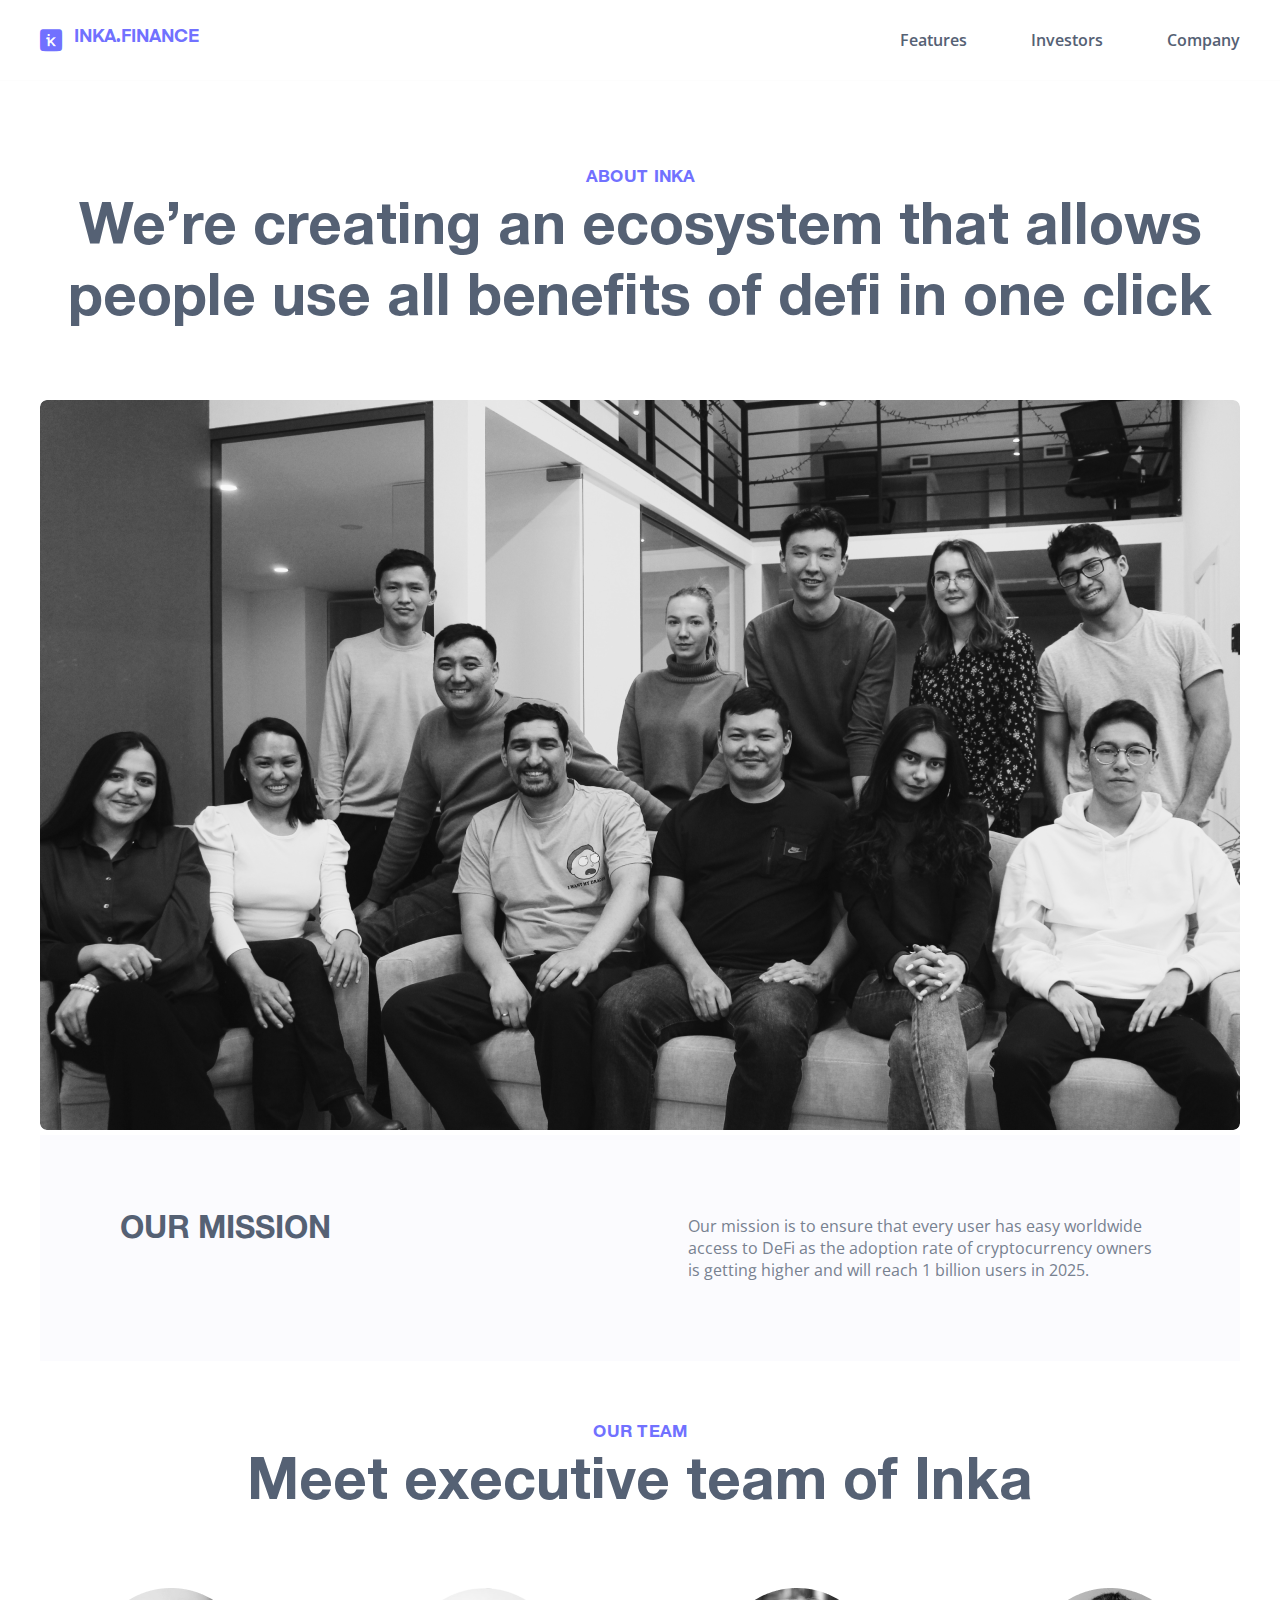
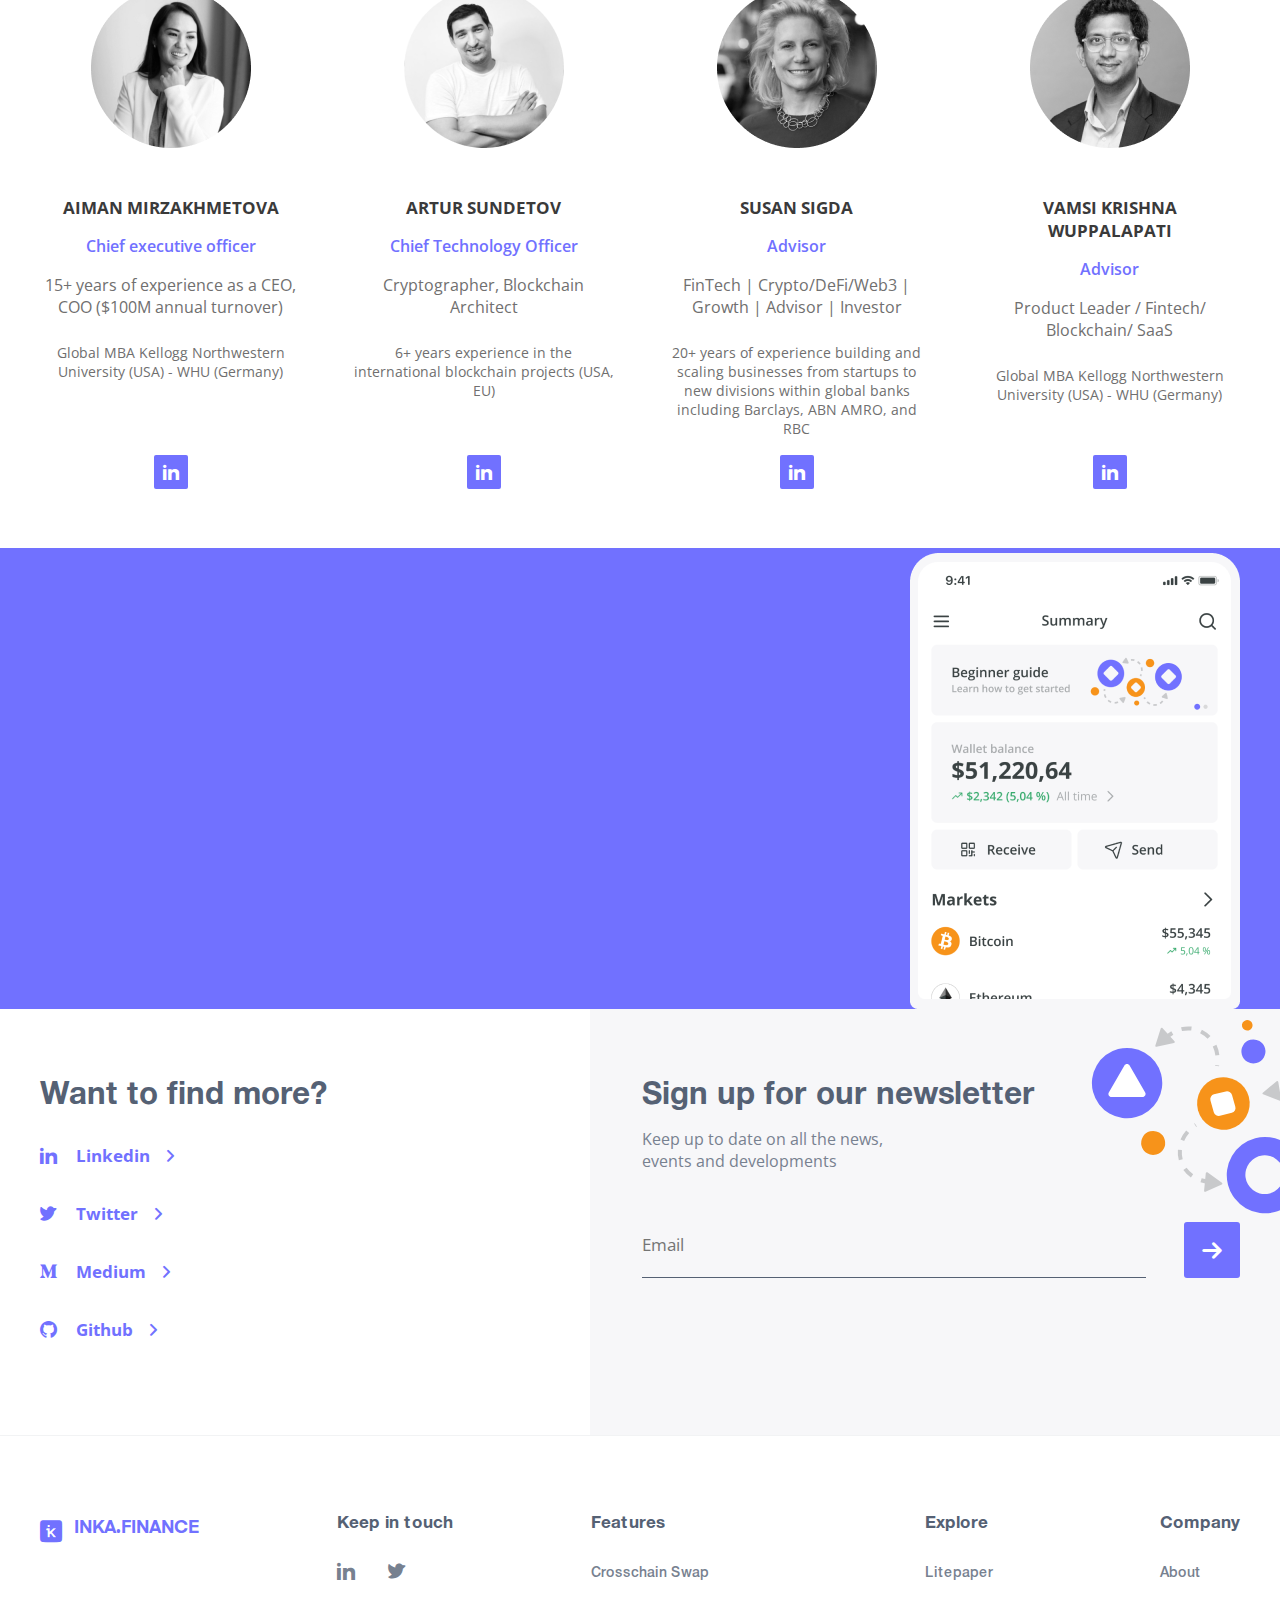
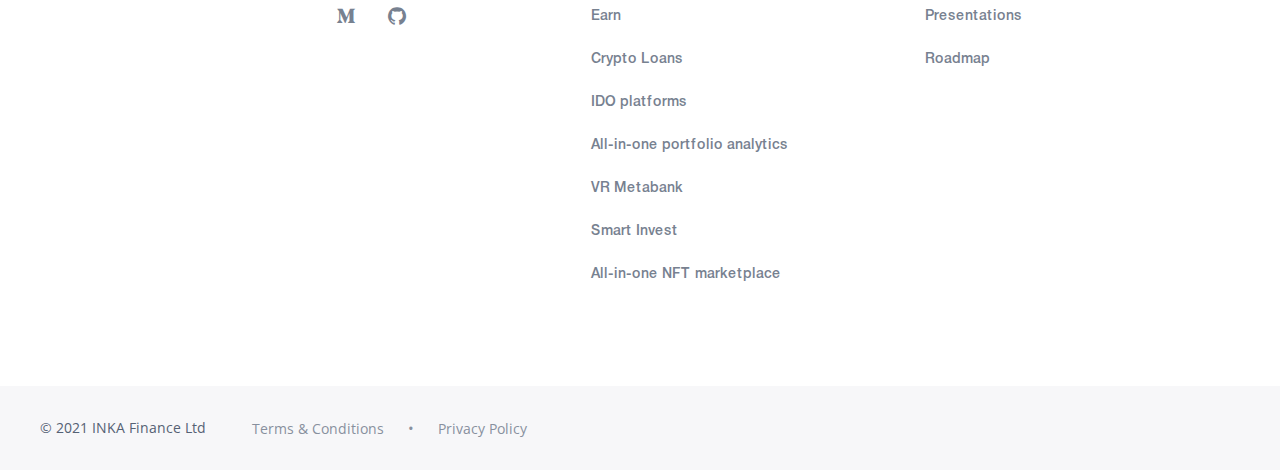
==== about-us.html @ 7fefb29f "update 02.16.2022" ====
<!DOCTYPE html>
<html lang="en">
<head>
    <meta charset="UTF-8">
    <meta http-equiv="X-UA-Compatible" content="IE=edge">
    <meta name="viewport" content="width=device-width, initial-scale=1.0">
    <title>Inka.Finance</title>
    <link rel="shortcut icon" href="favicon.png" type="image/x-icon">
    <link rel="stylesheet" href="assets/fonts/icons.css">
    <link rel="stylesheet" href="assets/fonts/fonts.css">
    <link href="https://fonts.googleapis.com/css?family=Open+Sans:300,regular,500,600,700,800" 
          rel="stylesheet" />
    <link rel="stylesheet" href="css/style.css">
</head>
<body class="lock">
    <div class="wrapper">
        <div class="preloader">
            <div class="preloader__pr">
                <img src="assets/images/preloader_03.gif" alt="preloader" width="300">
            </div>
        </div>
        <header class="header white">
            <div class="container">
                <a href="index.html" class="logo">
                    <div class="icon-logo-light"></div>
                    <span class="logo__text">inka.finance</span>
                </a>
                <nav class="header__nav nav">
                    <ul class="nav__list">
                        <li class="nav__list-item nav__has-child">
                            <a class="header__nav-link">Features</a>
                            <ul class="nav__sub-menu nav__sub-menu_features">
                                <div class="nav__sub-menu-body">
                                    <a href="#"><h3 class="nav__title">Discover Inka <span class="icon-arrow"></span></h3></a>
                                    <div class="nav__sub-menu-list">
                                        <li class="nav__list-item item">
                                            <a href="index.html#swap">
                                                <div class="item__image">
                                                    <img src="assets/images/menu/cross-chain.svg" alt="cross-chain">
                                                </div>
                                                <div class="item__text">
                                                    <h4 class="item__title">Cross-chain swap</h4>
                                                    <p>Swap crypto across different networks</p>
                                                </div>
                                            </a>
                                        </li>
                                        <li class="nav__list-item item">
                                            <a href="index.html#earn">
                                                <div class="item__image">
                                                    <img src="assets/images/menu/earn.svg" alt="earn">
                                                </div>
                                                <div class="item__text">
                                                    <h4 class="item__title">Earn</h4>
                                                    <p>Get up to 15% in crypto</p>
                                                </div>
                                            </a>
                                        </li>
                                        <li class="nav__list-item item">
                                            <a href="index.html#crypto-loans">
                                                <div class="item__image">
                                                    <img src="assets/images/menu/crypto-loans.svg" alt="crypto">
                                                </div>
                                                <div class="item__text">
                                                    <h4 class="item__title">Crypto Loans</h4>
                                                    <p>Borrow crypto using BTC or ETH </p>
                                                </div>
                                            </a>
                                        </li>
                                        <li class="nav__list-item item">
                                            <a href="index.html#ido-platforms">
                                                <div class="item__image">
                                                    <img src="assets/images/menu/IDO.svg" alt="IDO">
                                                </div>
                                                <div class="item__text">
                                                    <h4 class="item__title">IDO Platforms</h4>
                                                    <p>Invest in DeFi projects</p>
                                                </div>
                                            </a>
                                        </li>
                                        <li class="nav__list-item item">
                                            <a href="index.html#smart-invest">
                                                <div class="item__image">
                                                    <img src="assets/images/menu/smart-invest.svg" alt="smart-invest">
                                                </div>
                                                <div class="item__text">
                                                    <h4 class="item__title">Smart invest</h4>
                                                    <p>Let our AI to help your form portfolio</p>
                                                </div>
                                            </a>
                                        </li>
                                        <li class="nav__list-item item">
                                            <a href="index.html#vr-metabank">
                                                <div class="item__image">
                                                    <img src="assets/images/menu/vr-metabank.svg" alt="vr-metabank">
                                                </div>
                                                <div class="item__text">
                                                    <h4 class="item__title">VR metabank</h4>
                                                    <p>Use our services in virtual reality</p>
                                                </div>
                                            </a>
                                        </li>
                                        <li class="nav__list-item item">
                                            <a href="index.html#marketplace">
                                                <div class="item__image">
                                                    <img src="assets/images/menu/all-in-one.svg" alt="all-in-one">
                                                </div>
                                                <div class="item__text">
                                                    <h4 class="item__title">All in one NFT Marketplace</h4>
                                                    <p>Buy/sell/store crypto collectibles</p>
                                                </div>
                                            </a>
                                        </li>
                                        <li class="nav__list-item item">
                                            <a href="./index.html#portfolio">
                                                <div class="item__image">
                                                    <img src="assets/images/menu/all-in-one-wallet.svg" alt="all-in-one-wallet">
                                                </div>
                                                <div class="item__text">
                                                    <h4 class="item__title">All in one Portfolio Analytics</h4>
                                                    <p>Wallet with detailed analytics of your investments</p>
                                                </div>
                                            </a>
                                        </li>
                                    </div>
                                </div>
                            </ul>
                        </li>
                        <li class="nav__list-item nav__has-child">
                            <a class="header__nav-link">Investors</a>
                            <ul class="nav__sub-menu nav__sub-menu_investors">
                                <div class="nav__sub-menu-body">
                                    <h3 class="nav__title nav__title_mb">Investors</h3>
                                    <div class="nav__sub-menu-list">
                                        <li class="nav__list-item item">
                                            <a href="https://docsend.com/view/747i7c9jv3ng6vki" target="_blank">
                                                <div class="item__image">
                                                    <span class="icon-presentation"></span>
                                                </div>
                                                <div class="item__text">
                                                    <h4 class="item__title">Presentation</span></h4>
                                                    <p>Open presentation to see details</p>
                                                </div>
                                            </a>
                                        </li>
                                        <li class="nav__list-item item">
                                            <a href="https://docsend.com/view/4gwsfbhxuqc28wjc" target="_blank">
                                                <div class="item__image">
                                                    <span class="icon-paper"></span>
                                                </div>
                                                <div class="item__text">
                                                    <h4 class="item__title">Litepaper</span></h4>
                                                    <p>Check out litepaper to learn more</p>
                                                </div>
                                            </a>
                                        </li>
                                        <li class="nav__list-item item">
                                            <a href="index.html#roadmap">
                                                <div class="item__image">
                                                    <span class="icon-roadmap"></span>
                                                </div>
                                                <div class="item__text">
                                                    <h4 class="item__title">Roadmap</span></h4>
                                                    <p>See the current and coming features</p>
                                                </div>
                                            </a>
                                        </li>
                                    </div>
                                    <div class="nav__email">
                                        <h3 class="nav__title">We are fundraising</h3>
                                        <p>Invest in the future with us. Contact us to learn more</p>
                                        <div>
                                            <span class="icon-envelope"></span>
                                            <a href="mailto:a.mirzakhmetova@inka.finance">a.mirzakhmetova@inka.finance</a>
                                        </div>
                                        <img class="nav__bg-investors" src="assets/images/menu/bg-investors.svg" alt="bg-investors">
                                    </div>
                                </div>
                            </ul>
                        </li>
                        <li class="nav__list-item nav__has-child">
                            <a class="header__nav-link">Company</a>
                            <ul class="nav__sub-menu nav__sub-menu_company">
                                <div class="nav__sub-menu-body">
                                    <div class="nav__sub-menu-list">
                                        <li class="nav__list-item item">
                                            <a href="about-us.html">
                                                <h4 class="item__title">About us</h4>
                                            </a>
                                        </li>
                                    </div>
        
                                </div>
                            </ul>
                        </li>
                    </ul>
                </nav>
                <div class="header__menu"><div></div></div>
            </div>
        </header>
        <main>
            <section class="about-us">
                <div class="container">
                    <h2 class="suptitle">About inka</h2>
                    <h1 class="title">
                        We’re creating an ecosystem that allows people use all benefits of defi in one click
                    </h1>
                    <div class="about-us__image">
                        <img src="assets/images/about-us/team.png" alt="team">
                    </div>
                    <div class="about-us__our-mission">
                        <h2 class="title2">
                            our mission
                        </h2>
                        <p class="description">
                            Our mission is to ensure that every user has easy worldwide access to DeFi as the adoption rate of cryptocurrency owners is getting higher and will reach 1 billion users in 2025.
                        </p>
                    </div>
                </div>
            </section>
            <section class="our-team">
                <div class="container">
                    <h2 class="suptitle">
                        our team
                    </h2>
                    <h1 class="title">Meet executive team of Inka</h1>

                    <div class="our-team__items">
                        <div class="our-team__item item">
                            <div class="item__image">
                                <img src="assets/images/about-us/1.png" alt="1">
                            </div>
                            <h3 class="item__title">Aiman Mirzakhmetova</h3>
                            <h4 class="item__role">Chief executive officer</h4>
                            <p class="item__description">15+ years of experience as a CEO, COO ($100M annual turnover)
                            </p>
                            <p class="item__exp">Global MBA Kellogg Northwestern 
                                University (USA) - WHU (Germany)</p>
                            <a href="https://www.linkedin.com/in/aiman-mirzakhmetova/" target="_blank" class="item__social">
                                <span class="icon-linkedin"></span>
                            </a>
                        </div>
                        <div class="our-team__item item">
                            <div class="item__image">
                                <img src="assets/images/about-us/2.png" alt="2">
                            </div>
                            <h3 class="item__title">Artur sundetov</h3>
                            <h4 class="item__role"> Chief Technology Officer</h4>
                            <p class="item__description">Cryptographer, Blockchain Architect
                            </p>
                            <p class="item__exp">6+ years experience in the international 
                                blockchain projects (USA, EU)</p>
                            <a href="https://www.linkedin.com/in/sundetar/" target="_blank" class="item__social">
                                <span class="icon-linkedin"></span>
                            </a>
                        </div>
                        <div class="our-team__item item">
                            <div class="item__image">
                                <img src="assets/images/about-us/4.png" alt="4">
                            </div>
                            <h3 class="item__title">Susan Sigda</h3>
                            <h4 class="item__role">Advisor</h4>
                            <p class="item__description">FinTech | Crypto/DeFi/Web3 | Growth | Advisor | Investor
                            </p>
                            <p class="item__exp">20+ years of experience building and scaling businesses from startups to new
                                divisions within global banks including Barclays, ABN AMRO, and RBC</p>
                            <a href="https://www.linkedin.com/in/susansigda/" target="_blank" class="item__social">
                                <span class="icon-linkedin"></span>
                            </a>
                        </div>
                        <div class="our-team__item item">
                            <div class="item__image">
                                <img src="assets/images/about-us/3.png" alt="3">
                            </div>
                            <h3 class="item__title">Vamsi krishna wuppalapati</h3>
                            <h4 class="item__role">Advisor</h4>
                            <p class="item__description">Product Leader / Fintech/ Blockchain/ SaaS 

                            </p>
                            <p class="item__exp">Global MBA Kellogg Northwestern
                                University (USA) - WHU (Germany)</p>
                            <a href="https://www.linkedin.com/in/vamsi-krishna-wuppalapati-6b8b0111/" target="_blank" class="item__social">
                                <span class="icon-linkedin"></span>
                            </a>
                        </div>
                        
                    </div>
                </div>
            </section>
            <section class="use-all-benefits">
                <div class="banner banner_blue">
                     <div class="container">
                         <div class="banner__content">
                             <h1 class="banner__title">
                                 Use all benefits <br>
                                 of defi in one app
                             </h1>
                             <h3 class="banner__subtitle">
                                 Inka is the easiest place to buy and sell, earn interest, borrow, swap <br> cryptocurrency and NFT across different blockchain netwokrs in one app
                             </h3>
                             <h2 class="banner__suptitle">
                                 Coming soon on
                             </h2>
                             <div class="banner__buttons">
                                 <a href="#" disabled>
                                     <img src="assets/images/banners/app-store.svg" alt="app-store">
                                 </a>
                                 <a href="#" disabled>
                                     <img src="assets/images/banners/google-play.svg" alt="google-play">
                                 </a>
                             </div>
                         </div>
                         <div class="banner__image">
                             <img src="assets/images/banners/phone.png" alt="phone">
                         </div>
                     </div>
                </div>
            </section>
            <section class="cta">
                <div class="container">
                    <div class="cta__social">
                        <h2 class="title2">Want to find more?</h2>
                        <ul class="cta__list">
                            <li class="cta__list-item"><a href="https://www.linkedin.com/company/inka-finance" target="_blank"><span class="icon-linkedin"></span> Linkedin</a></li>
                            <li class="cta__list-item"><a href="https://twitter.com/inka_finance" ><span class="icon-twitter"></span>Twitter</a></li>
                            <li class="cta__list-item"><a href="https://inka-finance.medium.com" ><span class="icon-Medium"></span> Medium</a></li>
                            <li class="cta__list-item"><a href="https://github.com/Inka-Finance" ><span class="icon-github"></span>Github</a></li>
                        </ul>
                    </div>
                    <div class="cta__sign-up">
                         <h2 class="title2">Sign up for our newsletter</h2>
                         <p class="description">Keep up to date on all the news, events and developments</p>
                         <form action="" method="POST" id="0" class="cta__form" autocomplete="off">
                            <input type="text" id="email" name="email" class="cta__input" placeholder="Email">
                            <input id="honeypot" class="cta__honeypot" type="text" name="honeypot" value="">
                            <button type="submit" class="cta__btn icon-arrowl"></button>
                        </form>
                        <div class="cta__error">
                            Entered value does not match email format <br>
                            <div>ex: inka@finance@mail.com</div> 
                        </div>
                         
                    </div>
                </div>
                <img class="cta__img-for-bg" src="assets/images/sign-up.svg" alt="sign-up">
            </section>
         </main>
         <footer class="footer">
             <div class="footer__top">
                 <div class="container">
                     <a href="#" class="logo logo_dark">
                         <div class="icon-logo-light"></div>
                         <span class="logo__text">inka.finance</span>
                     </a>
                     <ul class="footer__list footer__social">
                         <h4 class="footer__title">Keep in touch</h4>
                         <div>
                         <li class="footer__list-item"><a href="https://www.linkedin.com/company/inka-finance/" class="icon-linkedin" target="_blank"></a><a href="https://twitter.com/inka_finance" class="icon-twitter" target="_blank"></a></li>
                         <li class="footer__list-item"><a href="https://inka-finance.medium.com" class="icon-Medium" target="_blank"></a><a href="https://github.com/Inka-Finance " class="icon-github" target="_blank"></a></li>
                         </div>
                     </ul>
                     <ul class="footer__list">
                        <h4 class="footer__title">Features</h4>
                        <li class="footer__list-item"><a href="index.html#swap">Crosschain Swap</a></li>
                        <li class="footer__list-item"><a href="index.html#earn">Earn</a></li>
                        <li class="footer__list-item"><a href="index.html#crypto-loans">Crypto Loans</a></li>
                        <li class="footer__list-item"><a href="index.html#ido-platforms">IDO platforms</a></li>
                        <li class="footer__list-item"><a href="index.html#portfolio">All-in-one portfolio analytics</a></li>
                        <li class="footer__list-item"><a href="index.html#vr-metabank">VR Metabank</a></li>
                        <li class="footer__list-item"><a href="index.html#smart-invest">Smart Invest</a></li>
                        <li class="footer__list-item"><a href="index.html#marketplace">All-in-one NFT marketplace</a></li>
                    </ul>
                     <ul class="footer__list">
                         <h4 class="footer__title">Explore</h4>
                         <li class="footer__list-item"><a href="https://docsend.com/view/4gwsfbhxuqc28wjc" target="_blank">Litepaper</a></li>
                         <li class="footer__list-item"><a href="https://docsend.com/view/747i7c9jv3ng6vki" target="_blank">Presentations</a></li>
                         <li class="footer__list-item"><a href="index.html#roadmap">Roadmap</a></li>
                     </ul>
                     <ul class="footer__list">
                         <h4 class="footer__title">Company</h4>
                         <li class="footer__list-item"><a href="about-us.html">About</a></li>
                     </ul>
                 </div>
             </div>
             <div class="footer__bottom">
                 <div class="container">
                     <span class="copyright">
                         © 2021 INKA Finance Ltd
                     </span>
                     <div>
                         <a href="terms-of-use.html" target="_blank">
                             Terms & Conditions
                         </a>
                     <span class="footer__dot">&bull;</span>
                         <a href="https://www.termsfeed.com/live/e58cbe23-321e-45a3-ae4c-c6cd169a164f" target="_blank">
                             Privacy Policy
                         </a>
                     </div>
                        
                 </div>
             </div>
         </footer>
     </div>
     <script src="assets/scripts/GSAP/umd/gsap.js"></script>
     <script src="assets/scripts/GSAP/umd/ScrollTrigger.js"></script>
     <script src="assets/scripts/animation-text.js"></script>
     <script src="assets/scripts/header.js"></script>
     <script src="https://ajax.googleapis.com/ajax/libs/jquery/3.5.1/jquery.min.js"></script>
     <script src="assets/scripts/signUpForm.js"></script>
 </body>
 </html>
---- assets/fonts/icons.css ----
@font-face {
  font-family: 'icomoon';
  src:  url('icomoon.eot?iobhyb');
  src:  url('icomoon.eot?iobhyb#iefix') format('embedded-opentype'),
    url('icomoon.ttf?iobhyb') format('truetype'),
    url('icomoon.woff?iobhyb') format('woff'),
    url('icomoon.svg?iobhyb#icomoon') format('svg');
  font-weight: normal;
  font-style: normal;
  font-display: block;
}

[class^="icon-"], [class*=" icon-"] {
  /* use !important to prevent issues with browser extensions that change fonts */
  font-family: 'icomoon' !important;
  speak: never;
  font-style: normal;
  font-weight: normal;
  font-variant: normal;
  text-transform: none;
  line-height: 1;

  /* Better Font Rendering =========== */
  -webkit-font-smoothing: antialiased;
  -moz-osx-font-smoothing: grayscale;
}

.icon-envelope::before{
  content: "\e90c";
  color: #9ea5b0;
}
.icon-presentation:before {
  content: "\e90a";
}
.icon-roadmap:before {
  content: "\e90b";
}
.icon-Polygon:before {
  content: "\e909";
}
.icon-check:before {
  content: "\e908";
}
.icon-arrowl:before {
  content: "\e901";
}
.icon-github:before {
  content: "\e902";
}
.icon-linkedin:before {
  content: "\e903";
}
.icon-logo-light:before {
  content: "\e904";
}
.icon-Medium:before {
  content: "\e905";
}
.icon-paper:before {
  content: "\e906";
}
.icon-twitter:before {
  content: "\e907";
}
.icon-arrow:before {
  content: "\e900";
}
.icon-spinner3:before {
  content: "\e97c";
}
.icon-happy2:before {
  content: "\e9e0";
}
---- assets/fonts/fonts.css ----
@font-face {
    font-family: 'Helvetica Neue';
    src: url('HelveticaNeueCyr-Bold.eot');
    src: local('HelveticaNeueCyr-Bold'),
        url('HelveticaNeueCyr-Bold.eot?#iefix') format('embedded-opentype'),
        url('HelveticaNeueCyr-Bold.ttf') format('truetype');
    font-weight: bold;
    font-style: normal;
}

@font-face {
    font-family: 'Helvetica Neue';
    src: url('HelveticaNeueCyr-Medium.eot');
    src: local('HelveticaNeueCyr-Medium'),
        url('HelveticaNeueCyr-Medium.eot?#iefix') format('embedded-opentype'),
        url('HelveticaNeueCyr-Medium.ttf') format('truetype');
    font-weight: 500;
    font-style: normal;
}

@font-face {
  font-family: "Eina01-Bold";
  src: url("2d57f676e3d6955778fb8acac0176b9a.eot"); /* IE9*/
  src: url("2d57f676e3d6955778fb8acac0176b9a.eot?#iefix") format("embedded-opentype"), /* IE6-IE8 */
  url("2d57f676e3d6955778fb8acac0176b9a.woff2") format("woff2"), /* chrome、firefox */
  url("2d57f676e3d6955778fb8acac0176b9a.woff") format("woff"), /* chrome、firefox */
  url("2d57f676e3d6955778fb8acac0176b9a.ttf") format("truetype"), /* chrome、firefox、opera、Safari, Android, iOS 4.2+*/
  url("2d57f676e3d6955778fb8acac0176b9a.svg#Eina01-Bold") format("svg"); /* iOS 4.1- */
}

@font-face { 
    font-family: "Helvetica";
    src:
    url("HelveticaBold.ttf") format("truetype");
    font-style: normal;
    font-weight: 700;
}
---- css/style.css ----
* {
  margin: 0;
  padding: 0;
  -webkit-box-sizing: border-box;
          box-sizing: border-box;
}

html {
  scroll-behavior: smooth;
}

.preloader.hide {
  opacity: 0;
  visibility: hidden;
}

.preloader {
  width: 100%;
  height: 100vh;
  background: #fff;
  position: fixed;
  top: 0;
  left: 0;
  z-index: 100;
  display: -webkit-box;
  display: -ms-flexbox;
  display: flex;
  -webkit-box-pack: center;
      -ms-flex-pack: center;
          justify-content: center;
  -webkit-box-align: center;
      -ms-flex-align: center;
          align-items: center;
  opacity: 1;
  -webkit-transition: all ease 0.3s;
  transition: all ease 0.3s;
}

img {
  image-rendering: -webkit-optimize-contrast;
  image-rendering: optimizeSpeed;
}

body {
  font-family: Open Sans;
  font-size: 16px;
  color: #556174;
}

@media screen and (max-width: 490px) {
  body {
    font-size: 14px;
  }
}

a {
  text-decoration: none;
}

li {
  list-style: none;
}

.wrapper {
  min-width: 100%;
  position: relative;
  overflow: hidden;
}

.container {
  padding: 0 10px;
  width: 100%;
  margin: 0 auto;
  display: -webkit-box;
  display: -ms-flexbox;
  display: flex;
}

@media screen and (min-width: 1200px) {
  .container {
    max-width: 1200px;
    padding: 0;
  }
}

section {
  padding-top: 64px;
}

.suptitle {
  font-family: Helvetica;
  font-size: 17px;
  text-transform: uppercase;
  color: #7171FF;
}

.title {
  font-family: Helvetica Neue;
  font-weight: bold;
  font-size: 58px;
  line-height: 71px;
  margin: 8px 0 16px 0px;
  color: #556174;
}

.title2 {
  font-family: Helvetica Neue;
  font-weight: bold;
  font-size: 31.25px;
  margin-bottom: 16px;
}

.description {
  color: #778190;
}

.logo {
  display: -webkit-box;
  display: -ms-flexbox;
  display: flex;
  -webkit-box-align: center;
      -ms-flex-align: center;
          align-items: center;
  color: #fff;
}

.logo_dark {
  color: #7171FF;
}

.logo .icon-logo-light {
  font-size: 22px;
}

.logo__text {
  font-family: Eina01-Bold;
  text-transform: uppercase;
  font-size: 18px;
  margin-left: 12px;
  margin-bottom: 5px;
}

.header {
  position: fixed;
  top: 0;
  left: 0;
  width: 100%;
  padding: 25px 0;
  border-bottom: 1px solid rgba(234, 234, 234, 0.11);
  background: #7171FF;
  z-index: 20;
  -webkit-transition: background 0.3s ease;
  transition: background 0.3s ease;
}

.header .nav__title {
  font-weight: bold;
  font-size: 21.25px;
  margin-bottom: 32px;
  width: auto;
}

.header .nav__title .icon-arrow {
  font-size: 14px;
  margin-left: 7px;
  color: #556174;
}

.header .nav a:hover .nav__title, .header .nav a:hover .item__title {
  color: #7171FF;
}

.header .nav__list {
  display: -ms-grid;
  display: grid;
  grid-auto-flow: column;
  gap: 64px;
}

.header .nav__list > li {
  position: relative;
}

.header .nav__list > li:hover::before {
  content: "\e909";
  color: #fff;
  font-family: icomoon;
  position: absolute;
  left: 50%;
  bottom: -20px;
  -webkit-transform: translateX(-10px);
          transform: translateX(-10px);
}

.header .nav__list > li::after {
  content: "";
  position: absolute;
  width: 100%;
  bottom: -20px;
  left: 0;
  height: 20px;
  background: transparent;
}

.header .nav__sub-menu {
  top: 38px;
  right: -50%;
  position: absolute;
  visibility: hidden;
  opacity: 0;
  -webkit-transition: all 0.3s ease;
  transition: all 0.3s ease;
  -webkit-box-shadow: 5px 44px 63px 7px rgba(34, 60, 80, 0.2);
  box-shadow: 5px 44px 63px 7px rgba(34, 60, 80, 0.2);
}

.header .nav__sub-menu a {
  color: #556174;
}

.header .nav__sub-menu li a {
  display: -ms-grid;
  display: grid;
  grid-auto-flow: column;
  gap: 16px;
}

.header .nav__sub-menu li a .item__text {
  display: -ms-grid;
  display: grid;
  grid-auto-flow: row;
  justify-items: start;
  gap: 4px;
  width: 295px;
}

.header .nav__sub-menu li a .item__title {
  font-weight: 600;
  font-size: 14px;
  color: #556174;
}

.header .nav__sub-menu li a p {
  font-size: 14px;
  color: rgba(101, 108, 108, 0.65);
}

.header .nav__sub-menu_company {
  right: 0;
}

.header .nav__sub-menu_company .nav__sub-menu-body {
  width: 200px;
}

.header .nav__sub-menu_company .nav__sub-menu-list {
  -ms-grid-rows: 1fr;
      grid-template-rows: 1fr;
}

.header .nav__sub-menu_company a:hover .item__title::after {
  content: "\e900";
  margin-left: 63px;
  color: #7171FF;
  font-family: icomoon;
  font-size: 12px;
}

.header .nav__sub-menu_investors {
  overflow: hidden;
}

.header .nav__sub-menu_investors .nav__sub-menu-body {
  display: -webkit-box;
  display: -ms-flexbox;
  display: flex;
  -webkit-box-pack: justify;
      -ms-flex-pack: justify;
          justify-content: space-between;
  padding: 8px;
  -webkit-box-align: stretch;
      -ms-flex-align: stretch;
          align-items: stretch;
}

.header .nav__sub-menu_investors .nav__title {
  margin-bottom: 16px;
}

.header .nav__sub-menu_investors .nav__title_mb {
  display: none;
}

.header .nav__sub-menu_investors li a {
  -webkit-box-align: start;
      -ms-flex-align: start;
          align-items: flex-start;
}

.header .nav__sub-menu_investors a:hover .item__title {
  color: #556174;
}

.header .nav__sub-menu_investors a:hover .item__title::after {
  content: "\e900";
  margin-left: 12px;
  color: #7171FF;
  font-family: icomoon;
  font-size: 12px;
}

.header .nav__sub-menu_investors a:hover .item__image {
  color: #7171FF;
}

.header .nav__sub-menu_investors .item__image {
  color: #9EA5B0;
}

.header .nav__sub-menu_investors .nav__email {
  background: #F7F7F9;
  border-radius: 0px 10px 9px 0px;
  position: relative;
  width: -webkit-fit-content;
  width: -moz-fit-content;
  width: fit-content;
}

.header .nav__sub-menu_investors .nav__email p, .header .nav__sub-menu_investors .nav__email a {
  font-size: 14px;
  color: rgba(101, 108, 108, 0.65);
  margin-bottom: 18px;
}

.header .nav__sub-menu_investors .nav__email a {
  text-decoration: underline;
}

.header .nav__sub-menu_investors .nav__email .icon-envelope {
  margin-right: 8px;
}

.header .nav__sub-menu_investors .nav__email .nav__bg-investors {
  position: absolute;
  bottom: -20px;
  right: -20px;
}

.header .nav__sub-menu_investors .nav__sub-menu-list, .header .nav__sub-menu_investors .nav__email {
  padding: 19px;
}

.header .nav__sub-menu-body {
  padding: 32px 30px;
  background: #FFFFFF;
  -webkit-box-shadow: 0px 8px 8px -4px rgba(24, 39, 75, 0.08);
          box-shadow: 0px 8px 8px -4px rgba(24, 39, 75, 0.08);
  border-radius: 10px;
  width: 100vw;
  max-width: 754px;
}

.header .nav .nav__has-child:hover {
  cursor: pointer;
}

.header .nav__list-item:hover .nav__sub-menu {
  visibility: visible;
  opacity: 1;
}

.header .nav__sub-menu-list {
  display: -ms-grid;
  display: grid;
  grid-auto-flow: column;
  -ms-grid-rows: 1fr 1fr 1fr 1fr;
      grid-template-rows: 1fr 1fr 1fr 1fr;
  gap: 24px;
  max-height: 261px;
}

.header.white {
  background: #fff;
}

.header.white .logo {
  color: #7171FF;
}

.header.white .header__menu div, .header.white .header__menu::before, .header.white .header__menu::after {
  background: #7171FF;
}

.header.white .header__nav a {
  color: #556174;
}

.header .container {
  -webkit-box-pack: justify;
      -ms-flex-pack: justify;
          justify-content: space-between;
  -webkit-box-align: center;
      -ms-flex-align: center;
          align-items: center;
}

.header__nav-link {
  font-weight: 600;
  font-size: 16px;
  color: #fff;
}

.header__menu {
  display: none;
}

@media screen and (max-width: 1180px) {
  .header__menu {
    display: -webkit-box;
    display: -ms-flexbox;
    display: flex;
    width: 25px;
    height: 17px;
    position: relative;
    display: flex;
    -webkit-box-align: center;
        -ms-flex-align: center;
            align-items: center;
    cursor: pointer;
  }
  .header__menu div {
    width: 25px;
    height: 2px;
    background: #fff;
  }
  .header__menu::before, .header__menu::after {
    width: 25px;
    height: 2.14px;
    background: #fff;
    -webkit-transition: all ease 0.3s;
    transition: all ease 0.3s;
  }
  .header__menu::before, .header__menu::after {
    content: "";
    position: absolute;
  }
  .header__menu::before {
    top: 0;
  }
  .header__menu::after {
    bottom: 0;
  }
  .header__menu.active div {
    display: none;
  }
  .header__menu.active::before {
    top: 7px;
    -webkit-transform: rotate(45deg);
            transform: rotate(45deg);
  }
  .header__menu.active::after {
    top: 7px;
    bottom: auto;
    -webkit-transform: rotate(-45deg);
            transform: rotate(-45deg);
  }
  .header__nav {
    display: none;
    background: white !important;
  }
  /*-------------------------------------*/
  .nav_active {
    position: absolute;
    display: -webkit-box;
    display: -ms-flexbox;
    display: flex;
    top: 76px;
    left: 0;
    padding: 16px 9px;
    width: 100%;
    border-top: 1px solid rgba(234, 234, 234, 0.99);
    min-height: calc(100vh - 76px);
    overflow-y: scroll;
    overflow-x: hidden;
    background: #fff;
  }
  .nav_active .nav__list {
    width: 100%;
    -webkit-box-pack: justify;
        -ms-flex-pack: justify;
            justify-content: space-between;
    -webkit-box-align: start;
        -ms-flex-align: start;
            align-items: start;
    gap: 0;
  }
  .nav_active .nav__has-child {
    padding: 8px 11px;
    position: static !important;
  }
  .nav_active .nav__has-child:hover .nav__sub-menu {
    visibility: hidden;
    opacity: 0;
  }
  .nav_active .nav__has-child.active {
    background: #7171FF;
    border-radius: 2px;
  }
  .nav_active .nav__has-child.active > a {
    color: #fff;
  }
  .nav_active .nav__has-child.active .nav__sub-menu {
    visibility: visible;
    opacity: 1;
  }
  .nav_active .nav__has-child .nav__sub-menu {
    width: 100%;
    max-width: none;
    left: 0;
    top: 60px;
    padding: 0;
    -webkit-box-shadow: none;
            box-shadow: none;
  }
  .nav_active .nav__has-child .nav__sub-menu .nav__sub-menu-body {
    padding: 32px 20px;
    -webkit-box-shadow: none;
            box-shadow: none;
    -webkit-box-orient: vertical;
    -webkit-box-direction: normal;
        -ms-flex-direction: column;
            flex-direction: column;
  }
  .nav_active .nav__has-child .nav__sub-menu .nav__sub-menu-body .nav__sub-menu-list {
    max-height: none;
    padding: 0;
    -ms-grid-rows: 1fr;
        grid-template-rows: 1fr;
    grid-auto-flow: row;
    justify-items: start;
  }
  .nav_active .nav__has-child .nav__sub-menu .nav__email {
    margin-top: 24px;
    min-height: 234px;
    width: 100%;
  }
  .nav_active .nav__has-child .nav__sub-menu .nav__email .nav__bg-investors {
    bottom: 0;
    right: 0;
  }
  .nav_active .nav__has-child .nav__title_mb {
    display: block;
  }
  body.lock {
    overflow: hidden;
  }
}

.first-screen {
  width: 100%;
  height: 100vh;
  background: #7171FF;
}

.first-screen .container {
  height: 100%;
  display: -webkit-box;
  display: -ms-flexbox;
  display: flex;
  -webkit-box-align: end;
      -ms-flex-align: end;
          align-items: flex-end;
}

.first-screen__content {
  -ms-flex-item-align: center;
      -ms-grid-row-align: center;
      align-self: center;
  color: #fff;
  -webkit-box-flex: 1;
      -ms-flex-positive: 1;
          flex-grow: 1;
}

.first-screen .suptitle {
  color: #fff;
}

.first-screen .title {
  text-transform: uppercase;
  max-width: 614px;
  color: #fff;
}

.first-screen__description {
  max-width: 490px;
  margin-bottom: 32px;
}

.first-screen__image {
  position: relative;
  width: 50%;
  height: 656px;
}

.first-screen__image img {
  width: 1166px;
  height: 656px;
  position: absolute;
  bottom: 0;
  left: -300px;
  pointer-events: none;
}

.first-screen__btn {
  background: #fff;
  border: none;
  padding: 14px 26px;
  font-size: 16px;
  color: #7171FF;
  font-family: Helvetica Neue;
  font-weight: bold;
  border-radius: 4px;
  cursor: pointer;
}

.first-screen .icon-paper {
  margin-right: 8px;
}

@media screen and (max-width: 1006px) {
  .first-screen {
    padding-top: 163px;
    height: auto;
  }
  .first-screen .container {
    -webkit-box-orient: vertical;
    -webkit-box-direction: normal;
        -ms-flex-direction: column;
            flex-direction: column;
  }
  .first-screen__content {
    text-align: center;
    display: -webkit-box;
    display: -ms-flexbox;
    display: flex;
    -webkit-box-orient: vertical;
    -webkit-box-direction: normal;
        -ms-flex-direction: column;
            flex-direction: column;
    -webkit-box-align: center;
        -ms-flex-align: center;
            align-items: center;
  }
  .first-screen form {
    -ms-flex-item-align: stretch;
        -ms-grid-row-align: stretch;
        align-self: stretch;
    width: 100%;
  }
  .first-screen__btn {
    width: 100%;
  }
}

@media screen and (max-width: 600px) {
  .title {
    font-size: 33.2px;
    line-height: 41px;
  }
  .suptitle {
    font-size: 12px;
  }
}

@media screen and (max-width: 850px) {
  .first-screen {
    overflow: hidden;
  }
  .first-screen__image {
    width: 100%;
    margin-top: 73px;
    height: 461px;
    -webkit-transform: translateY(40px);
            transform: translateY(40px);
  }
  .first-screen__image img {
    width: 100%;
    height: 100%;
    left: 10px;
    -o-object-fit: cover;
       object-fit: cover;
    -o-object-position: top;
       object-position: top;
  }
  .first-screen__btn {
    -ms-flex-item-align: stretch;
        -ms-grid-row-align: stretch;
        align-self: stretch;
  }
}

.save-your-time {
  padding-top: 64px;
}

.save-your-time .container {
  -webkit-box-orient: vertical;
  -webkit-box-direction: normal;
      -ms-flex-direction: column;
          flex-direction: column;
  text-align: center;
  -webkit-box-align: center;
      -ms-flex-align: center;
          align-items: center;
}

.save-your-time .suptitle {
  color: #7171FF;
}

.save-your-time .description {
  max-width: 522px;
  margin-bottom: 48px;
}

.visible, .invisible {
  opacity: 0.0;
  -webkit-transition: opacity 0.5s ease;
  transition: opacity 0.5s ease;
}

.visible {
  opacity: 1.0;
}

.banner {
  width: 100%;
  border-radius: 7px;
  padding: 56px 80px 49px 80px;
  display: -webkit-box;
  display: -ms-flexbox;
  display: flex;
  -webkit-box-pack: justify;
      -ms-flex-pack: justify;
          justify-content: space-between;
  color: #fff;
  position: relative;
  overflow: hidden;
}

.banner__content {
  text-align: start;
  max-width: 500px;
  width: 100%;
  position: relative;
  opacity: 0;
  -webkit-transform: translateY(20px);
          transform: translateY(20px);
  display: -webkit-box;
  display: -ms-flexbox;
  display: flex;
  -webkit-box-orient: vertical;
  -webkit-box-direction: normal;
      -ms-flex-direction: column;
          flex-direction: column;
}

.banner__content .banner__image {
  height: 270px;
}

.banner__content .banner__image img {
  width: 100%;
  height: 100%;
  -o-object-fit: contain;
     object-fit: contain;
  -o-object-position: center;
     object-position: center;
}

.banner__image img {
  width: 100%;
  height: 100%;
  -o-object-fit: contain;
     object-fit: contain;
}

.banner_portfolio, .banner__content {
  max-width: 622px;
}

.banner__suptitle {
  letter-spacing: 0.04em;
  text-transform: uppercase;
  font-size: 14px;
}

.banner__title {
  font-family: Helvetica Neue;
  font-weight: bold;
  font-size: 31.25px;
  line-height: 38px;
  margin: 16px 0;
  text-transform: uppercase;
  max-width: 465px;
}

.banner__subtitle {
  font-size: 16px;
  font-weight: normal;
  margin-bottom: 32px;
}

.banner__btn {
  position: relative;
  margin-top: auto;
  background: none;
  border: none;
  font-weight: bold;
  font-size: 17px;
  color: #fff;
  display: -webkit-box;
  display: -ms-flexbox;
  display: flex;
  -webkit-box-align: center;
      -ms-flex-align: center;
          align-items: center;
  cursor: pointer;
}

.banner__btn span {
  margin-left: 25px;
}

.banner .banner__image_bottom {
  -ms-flex-item-align: end;
      align-self: flex-end;
  position: relative;
  width: 100%;
  max-width: 1px;
  height: 240px;
}

.banner .banner__image_bottom .banner__image_small {
  display: none;
}

.banner .banner__image_bottom img {
  width: auto;
  height: auto;
  position: absolute;
  bottom: -55px;
  right: 0;
}

.banner__slider {
  width: 100%;
  height: 200px;
  position: relative;
}

.banner__slider .slide {
  width: 100%;
  height: 100%;
}

.banner__slider .slide__image {
  margin-bottom: 20px;
}

.banner__slider .slide__title {
  font-family: Helvetica;
  margin-bottom: 16px;
}

.banner__slider .slide__subtitle {
  font-size: 14px;
  max-width: 180px;
}

.banner__slider .swiper-pagination {
  text-align: start;
}

.banner__slider .swiper-pagination-bullet {
  width: 7.2px;
  height: 7.18px;
  color: rgba(85, 97, 116, 0.26);
}

.banner__slider .swiper-pagination-bullet-active {
  color: #7171FF;
}

.banner__buttons {
  margin-top: 20px;
  display: -webkit-box;
  display: -ms-flexbox;
  display: flex;
  width: 100%;
  max-width: 350px;
  -webkit-box-pack: justify;
      -ms-flex-pack: justify;
          justify-content: space-between;
}

.banner_blue {
  background: #7171FF;
}

.banner_white {
  background: #F7F7F9;
  margin: 24px 0;
  color: #556174;
}

.banner_white .banner__suptitle {
  color: #7171FF;
}

.banner_white .banner__btn {
  color: #556174;
}

.banner_orange {
  background: #F7931A;
}

.banner_gray {
  background: #556174;
}

.banner_gradient {
  background: linear-gradient(223.03deg, #7171FF 5.21%, #F68084 100%);
}

.two-banners {
  display: -ms-grid;
  display: grid;
  grid-auto-flow: column;
  width: 100%;
  margin-bottom: 24px;
  gap: 22px;
}

.two-banners .banner {
  max-width: 590px;
}

@media screen and (max-width: 938px) {
  .banner {
    -webkit-box-orient: vertical;
    -webkit-box-direction: normal;
        -ms-flex-direction: column;
            flex-direction: column;
    -webkit-box-align: center;
        -ms-flex-align: center;
            align-items: center;
  }
  .banner__content {
    margin-bottom: 32px;
  }
  .banner .banner__image_bottom {
    width: auto;
    max-width: none;
    -ms-flex-item-align: center;
        -ms-grid-row-align: center;
        align-self: center;
    height: 100%;
  }
  .banner .banner__image_bottom .banner__image_small {
    display: block;
    bottom: 0;
  }
  .banner .banner__image_bottom .banner__image_big {
    display: none;
  }
  .banner .banner__image_bottom img {
    width: 100%;
    height: 100%;
    position: relative;
  }
  .two-banners {
    grid-auto-flow: row;
  }
  .two-banners .banner {
    max-width: none;
  }
}

@media screen and (max-width: 530px) {
  .banner {
    padding: 32px;
  }
  .banner__suptitle {
    font-size: 12px;
  }
  .banner__title {
    font-size: 25px;
  }
}

.one-app {
  background: #FBFBFE;
}

.one-app .title {
  margin-bottom: 66px;
}

.one-app .container {
  text-align: start;
  -webkit-box-orient: vertical;
  -webkit-box-direction: normal;
      -ms-flex-direction: column;
          flex-direction: column;
  -webkit-box-align: start;
      -ms-flex-align: start;
          align-items: flex-start;
  max-width: 990px;
}

.one-app__brands {
  width: 100%;
  height: calc(100vw/2);
  max-height: 445px;
  display: -ms-grid;
  display: grid;
  grid-auto-flow: column;
  -ms-grid-columns: 1fr 1fr 1fr 1fr;
      grid-template-columns: 1fr 1fr 1fr 1fr;
  -ms-grid-rows: 1fr 1fr 1fr;
      grid-template-rows: 1fr 1fr 1fr;
  position: relative;
  margin-bottom: 41px;
  gap: 15px;
  -webkit-transition: all 0.3s ease;
  transition: all 0.3s ease;
}

.one-app__brands-item {
  width: 100%;
  height: 100%;
  display: -webkit-box;
  display: -ms-flexbox;
  display: flex;
  -webkit-box-pack: center;
      -ms-flex-pack: center;
          justify-content: center;
  -webkit-box-align: center;
      -ms-flex-align: center;
          align-items: center;
  border-radius: 5px;
  position: relative;
  -webkit-transition: 0.3s all ease;
  transition: 0.3s all ease;
}

.one-app__brands-item img {
  position: absolute;
  -webkit-transition: all 0.3s ease;
  transition: all 0.3s ease;
  -o-object-position: center;
     object-position: center;
  -o-object-fit: contain;
     object-fit: contain;
}

.one-app__brands-item::before {
  content: "";
  position: absolute;
  top: 0;
  left: 0;
  width: 100%;
  height: 100%;
  background: #7171FF;
  opacity: 0;
  -webkit-transition: all 0.3s ease;
  transition: all 0.3s ease;
}

.one-app__brands-item:nth-child(2) {
  background: #53DEE9;
  -webkit-transform: rotate(-7.52deg) translateY(-40px) translateX(-40px);
          transform: rotate(-7.52deg) translateY(-40px) translateX(-40px);
}

.one-app__brands-item:nth-child(3) {
  -webkit-transform: rotate(4.82deg) translateY(-30px);
          transform: rotate(4.82deg) translateY(-30px);
  border: 1px solid #E5E5E5;
}

.one-app__brands-item:nth-child(4) {
  -webkit-transform: rotate(-4.57deg) translateY(-30px);
          transform: rotate(-4.57deg) translateY(-30px);
}

.one-app__brands-item:nth-child(4), .one-app__brands-item:nth-child(8) {
  background: #1E1E1E;
}

.one-app__brands-item:nth-child(5) {
  background: linear-gradient(244.69deg, #B5519F 1.21%, #35B6C5 99.91%);
  -webkit-transform: rotate(5.66deg);
          transform: rotate(5.66deg);
}

.one-app__brands-item:nth-child(6) {
  background: #2081E2;
}

.one-app__brands-item:nth-child(7) {
  background: #FEDA03;
  -webkit-transform: rotate(6.55deg);
          transform: rotate(6.55deg);
}

.one-app__brands-item:nth-child(8) {
  -webkit-transform: rotate(2.9deg);
          transform: rotate(2.9deg);
}

.one-app__brands-item:nth-child(9) {
  -webkit-transform: rotate(7.98deg);
          transform: rotate(7.98deg);
  border: 1px solid #E5E5E5;
}

.one-app__brands-item:nth-child(10) {
  background: #F5BB50;
  -webkit-transform: rotate(-11.28deg) translateY(1rem) translateX(-2rem);
          transform: rotate(-11.28deg) translateY(1rem) translateX(-2rem);
}

.one-app__brands-item:nth-child(11) {
  -webkit-transform: rotate(9.32deg) translateY(20px);
          transform: rotate(9.32deg) translateY(20px);
  border: 1px solid #E5E5E5;
  background: white;
}

.one-app__brands-item:nth-child(12) {
  -webkit-transform: rotate(7.98deg) translateY(-20px);
          transform: rotate(7.98deg) translateY(-20px);
  border: 1px solid #E5E5E5;
  background: white;
}

.one-app__brands-item:nth-child(13) {
  -webkit-transform: rotate(-10.85deg) translateY(30px);
          transform: rotate(-10.85deg) translateY(30px);
  background: white;
  border: 1px solid #E5E5E5;
}

.one-app__logo {
  position: absolute;
  width: 100%;
  height: 100%;
  top: 0;
  left: 0;
  z-index: 10;
  display: -webkit-box;
  display: -ms-flexbox;
  display: flex;
  -webkit-box-pack: center;
      -ms-flex-pack: center;
          justify-content: center;
  -webkit-box-align: center;
      -ms-flex-align: center;
          align-items: center;
}

.one-app__logo img {
  -webkit-transform: translateY(-20px);
          transform: translateY(-20px);
  opacity: 0;
  -webkit-transition: all ease 0.5s;
  transition: all ease 0.5s;
}

.one-app__reviews {
  width: 100%;
  display: -webkit-box;
  display: -ms-flexbox;
  display: flex;
  -webkit-box-pack: justify;
      -ms-flex-pack: justify;
          justify-content: space-between;
  -webkit-box-align: start;
      -ms-flex-align: start;
          align-items: flex-start;
}

.one-app__reviews .item {
  max-width: 295px;
  width: 100%;
  -webkit-box-shadow: 0px 8px 8px -4px rgba(24, 39, 75, 0.08);
          box-shadow: 0px 8px 8px -4px rgba(24, 39, 75, 0.08);
  border-radius: 5px;
  padding: 32px 16px;
  background: #fff;
  z-index: 10;
  -webkit-transition: all 0.3s ease;
  transition: all 0.3s ease;
}

.one-app__reviews .item__info {
  display: -webkit-box;
  display: -ms-flexbox;
  display: flex;
  margin-bottom: 16px;
}

.one-app__reviews .item__column {
  display: -webkit-box;
  display: -ms-flexbox;
  display: flex;
  -webkit-box-orient: vertical;
  -webkit-box-direction: normal;
      -ms-flex-direction: column;
          flex-direction: column;
  margin-left: 15.24px;
}

.one-app__reviews .item__title {
  font-weight: bold;
  font-size: 16px;
  margin-bottom: 2px;
}

.one-app__reviews .item__subtitle {
  font-weight: 600;
  font-size: 12px;
  color: #7171FF;
}

.one-app__reviews .item__text {
  font-weight: 600;
  font-size: 14px;
}

.one-app__reviews .item:nth-child(1) {
  position: relative;
  -webkit-transform: translateY(-350px) translateX(-100px);
          transform: translateY(-350px) translateX(-100px);
}

.one-app__reviews .item:nth-child(2) {
  position: relative;
  -webkit-transform: translateY(-100px) translateX(60px);
          transform: translateY(-100px) translateX(60px);
}

.one-app__reviews .item:nth-child(3) {
  position: relative;
  -webkit-transform: translateY(-410px) translateX(100px);
          transform: translateY(-410px) translateX(100px);
}

.one-app__description {
  margin-top: 22px;
  opacity: 0;
  position: relative;
}

.one-app__description .description {
  max-width: 586px;
  text-align: start;
}

.one-app__description .title2 {
  text-align: start;
}

@media screen and (max-width: 1200px) {
  .one-app__brands {
    gap: 1vw;
  }
}

@media screen and (max-width: 850px) {
  .one-app__reviews {
    -webkit-box-orient: vertical;
    -webkit-box-direction: normal;
        -ms-flex-direction: column;
            flex-direction: column;
    -webkit-box-align: stretch;
        -ms-flex-align: stretch;
            align-items: stretch;
  }
  .one-app__reviews-item {
    margin-bottom: 32px;
    -webkit-transform: none !important;
            transform: none !important;
    opacity: 1 !important;
    max-width: none !important;
  }
  .one-app__brands-item img {
    width: calc((100% / 4.2)*0.9);
    height: auto;
  }
  .one-app__description {
    margin: 0 auto;
  }
  .title, .title2, .subtitle, .description {
    text-align: center;
  }
}

@media screen and (max-width: 333px) {
  .one-app__logo img {
    width: 49.42px;
    height: 49.36px;
    -webkit-transform: none;
            transform: none;
  }
}

.all-assets .container {
  -webkit-box-orient: vertical;
  -webkit-box-direction: normal;
      -ms-flex-direction: column;
          flex-direction: column;
  -webkit-box-align: center;
      -ms-flex-align: center;
          align-items: center;
}

.roadmap {
  text-align: center;
}

.roadmap .title2 {
  color: #7171FF;
  margin: 59px 0 30px 0;
  text-transform: uppercase;
}

.roadmap .container {
  position: relative;
  text-align: start;
}

.roadmap__check {
  display: -webkit-box;
  display: -ms-flexbox;
  display: flex;
  -webkit-box-orient: vertical;
  -webkit-box-direction: normal;
      -ms-flex-direction: column;
          flex-direction: column;
  -webkit-box-align: start;
      -ms-flex-align: start;
          align-items: flex-start;
}

.roadmap__check-title {
  font-weight: bold;
  font-size: 17px;
  color: #7171FF;
  margin-bottom: 20px;
}

.roadmap__check .icon-check {
  background: #E6E6E7;
  padding: 8px;
  border-radius: 3px;
  color: #fff;
}

.roadmap__check_one {
  position: absolute;
  left: 0;
  top: -65px;
}

.roadmap__check_two {
  -webkit-box-align: end;
      -ms-flex-align: end;
          align-items: flex-end;
  position: absolute;
  right: 0;
  top: -65px;
}

.roadmap__line {
  display: -webkit-box;
  display: -ms-flexbox;
  display: flex;
  -webkit-box-align: center;
      -ms-flex-align: center;
          align-items: center;
  -ms-flex-wrap: wrap;
      flex-wrap: wrap;
}

.roadmap__phase {
  border-top: 7px dashed #E6E6E7;
  position: relative;
}

.roadmap__phase .roadmap__marker {
  position: absolute;
  top: -25px;
  left: -50px;
  z-index: 10;
}

.roadmap__phase:not(.roadmap__phase_one) .container {
  display: -ms-grid;
  display: grid;
  -ms-grid-columns: 1fr 1fr;
      grid-template-columns: 1fr 1fr;
  gap: 25px 16px;
}

.roadmap__phase:not(.roadmap__phase_one) .item {
  background: #F7F7F9;
  border-radius: 6px;
  padding: 24px 33px;
  display: -webkit-box;
  display: -ms-flexbox;
  display: flex;
  -webkit-box-orient: vertical;
  -webkit-box-direction: normal;
      -ms-flex-direction: column;
          flex-direction: column;
  -webkit-box-align: start;
      -ms-flex-align: start;
          align-items: flex-start;
  color: #778190;
  position: relative;
  width: 100%;
}

.roadmap__phase:not(.roadmap__phase_one) .item__list-item {
  list-style: inside;
}

.roadmap__phase:not(.roadmap__phase_one) .item__list_al {
  display: -ms-grid;
  display: grid;
  -ms-grid-columns: 1fr 1fr;
      grid-template-columns: 1fr 1fr;
  gap: 8px 51px;
}

.roadmap__phase:not(.roadmap__phase_one) .item__list_al li {
  list-style: none;
  color: #7171FF;
}

.roadmap__phase:not(.roadmap__phase_one) .item p {
  max-width: 500px;
}

.roadmap__phase:not(.roadmap__phase_one) .item__icon {
  position: absolute;
  top: 0;
  right: 0;
  background: #E1E1FF;
  border-radius: 0px 6px 0px 30px;
  height: 71px;
  width: 98px;
  display: -webkit-box;
  display: -ms-flexbox;
  display: flex;
  -webkit-box-pack: center;
      -ms-flex-pack: center;
          justify-content: center;
  -webkit-box-align: center;
      -ms-flex-align: center;
          align-items: center;
}

.roadmap__phase:not(.roadmap__phase_one) .item__suptitle {
  font-weight: 600;
  font-size: 14px;
  color: #7171FF;
  background: #E1E1FF;
  border-radius: 2px;
  padding: 3px 6px;
}

.roadmap__phase:not(.roadmap__phase_one) .item .title2 {
  color: #556174;
  margin: 8px 0 24px 0;
}

.roadmap__phase:not(.roadmap__phase_one) .item:nth-child(2) .item__brands {
  gap: 14.22px;
}

.roadmap__phase:not(.roadmap__phase_one) .item__brands {
  display: -ms-grid;
  display: grid;
  -ms-grid-rows: 1fr 1fr;
      grid-template-rows: 1fr 1fr;
  -ms-grid-columns: (1fr)[2];
      grid-template-columns: repeat(2, 1fr);
  gap: 32px 29px;
  -ms-flex-wrap: wrap;
      flex-wrap: wrap;
  max-width: 195px;
  margin: 31px 0;
}

.roadmap__phase:not(.roadmap__phase_one) .item__brands-item {
  color: #556174;
  font-weight: 600;
  display: -webkit-box;
  display: -ms-flexbox;
  display: flex;
  -webkit-box-align: center;
      -ms-flex-align: center;
          align-items: center;
  font-size: 17px;
}

.roadmap__phase:not(.roadmap__phase_one) .item__brands-item img {
  margin-right: 10px;
}

.roadmap__phase .title2 {
  color: white;
  text-transform: none;
  margin: 0;
}

.roadmap__phase .container {
  padding-top: 61px;
}

.roadmap__phase_one {
  border: none;
  color: #fff;
}

.roadmap__phase_one .roadmap__marker {
  left: calc((100vw - 1200px)/2 + 50px);
  content: "";
}

.roadmap__phase_one::before {
  content: "";
  width: calc((100vw - 1200px) / 2);
  height: 20px;
  top: 0;
  right: 0;
  position: absolute;
  border-top: 7px dashed #7171FF;
}

.roadmap__phase_one .container {
  display: -ms-grid;
  display: grid;
  -ms-grid-columns: 1fr, 1fr, minmax(1fr, 325px);
      grid-template-columns: 1fr, 1fr, minmax(1fr, 325px);
  -ms-grid-rows: (0.5fr)[3];
      grid-template-rows: repeat(3, 0.5fr);
  grid-column-gap: 17px;
  grid-row-gap: 17px;
  position: relative;
  border-top: 7px dashed #7171FF;
}

.roadmap__phase_one .roadmap__title {
  font-size: 17px;
  text-transform: uppercase;
  font-weight: 600;
  text-align: start;
  margin-bottom: 24px;
}

.roadmap__phase_one .roadmap__list {
  display: -webkit-box;
  display: -ms-flexbox;
  display: flex;
  -webkit-box-orient: vertical;
  -webkit-box-direction: normal;
      -ms-flex-direction: column;
          flex-direction: column;
  -webkit-box-align: start;
      -ms-flex-align: start;
          align-items: flex-start;
}

.roadmap__phase_one .roadmap__list-item {
  display: -webkit-box;
  display: -ms-flexbox;
  display: flex;
  -webkit-box-align: center;
      -ms-flex-align: center;
          align-items: center;
  margin-bottom: 18px;
}

.roadmap__phase_one .roadmap__list-item img {
  margin-right: 12px;
}

.roadmap__phase_one .roadmap__phase-item {
  background: #7171FF;
  padding: 32px;
  border-radius: 9px;
}

.roadmap__phase_one .roadmap__phase-item:nth-child(1) {
  -ms-grid-row: 1;
  -ms-grid-row-span: 2;
  -ms-grid-column: 1;
  -ms-grid-column-span: 1;
  grid-area: 1 / 1 / 3 / 2;
}

.roadmap__phase_one .roadmap__phase-item:nth-child(2) {
  -ms-grid-row: 1;
  -ms-grid-row-span: 1;
  -ms-grid-column: 2;
  -ms-grid-column-span: 1;
  grid-area: 1 / 2 / 2 / 3;
}

.roadmap__phase_one .roadmap__phase-item:nth-child(2) img {
  margin-left: 10px;
}

.roadmap__phase_one .roadmap__phase-item:nth-child(3) {
  -ms-grid-row: 2;
  -ms-grid-row-span: 1;
  -ms-grid-column: 2;
  -ms-grid-column-span: 1;
  grid-area: 2 / 2 / 3 / 3;
}

.roadmap__phase_one .roadmap__phase-item:nth-child(4) {
  -ms-grid-row: 1;
  -ms-grid-row-span: 2;
  -ms-grid-column: 3;
  -ms-grid-column-span: 1;
  grid-area: 1 / 3 / 3 / 4;
}

.roadmap__phase_one .roadmap__phase-item:nth-child(4) ul {
  margin-top: 16px;
}

.roadmap__phase_one .roadmap__phase-item:nth-child(5) {
  -ms-grid-row: 3;
  -ms-grid-row-span: 1;
  -ms-grid-column: 1;
  -ms-grid-column-span: 3;
  grid-area: 3 / 1 / 4 / 4;
  display: -webkit-box;
  display: -ms-flexbox;
  display: flex;
  -webkit-box-align: end;
      -ms-flex-align: end;
          align-items: flex-end;
  height: auto;
}

.roadmap__phase_one .roadmap__phase-item:nth-child(5) .title2 {
  margin: 0 16px;
}

.roadmap__phase_one .icon-check {
  background: #7171FF;
}

.roadmap .roadmap__phase_two .container {
  -webkit-box-align: start;
      -ms-flex-align: start;
          align-items: flex-start;
}

.roadmap .roadmap__phase_two .container .item:nth-child(1), .roadmap .roadmap__phase_two .container .item:nth-child(2) {
  min-height: 369px;
}

.roadmap .roadmap__phase_two .item_fixed-height2 {
  min-height: 176px;
  position: relative;
  -webkit-transform: translateY(-15px);
          transform: translateY(-15px);
}

@media screen and (max-width: 1200px) {
  .roadmap__check_one {
    left: 10px;
  }
  .roadmap__check_two {
    right: 10px;
    -webkit-box-align: start;
        -ms-flex-align: start;
            align-items: flex-start;
  }
  .roadmap__phase_one .roadmap__marker {
    left: 25%;
  }
}

@media screen and (max-width: 1174px) {
  .roadmap__phase_two .item_fixed-height2 {
    -webkit-transform: translate(0) !important;
            transform: translate(0) !important;
  }
  .roadmap__logos {
    margin-top: 16px;
  }
  .roadmap__logos img:first-child {
    margin-left: 0 !important;
  }
  .roadmap__phase:not(.roadmap__phase_one) .container {
    -webkit-box-pack: center;
        -ms-flex-pack: center;
            justify-content: center;
  }
}

@media screen and (max-width: 858px) {
  .roadmap .title2 {
    font-size: 25px;
  }
  .roadmap__phase:not(.roadmap__phase_one) .container {
    -ms-grid-columns: 1fr;
        grid-template-columns: 1fr;
  }
  .roadmap__phase_one .container {
    display: -webkit-box;
    display: -ms-flexbox;
    display: flex;
    -webkit-box-orient: vertical;
    -webkit-box-direction: normal;
        -ms-flex-direction: column;
            flex-direction: column;
  }
  .roadmap__phase_one .container .roadmap__phase-item {
    margin: 10px 0;
  }
  .roadmap__phase_one .container .title2 {
    text-align: start;
    margin-bottom: 11px;
    font-size: 25px;
  }
  .roadmap__line {
    -webkit-box-orient: vertical;
    -webkit-box-direction: normal;
        -ms-flex-direction: column;
            flex-direction: column;
    -webkit-box-align: start;
        -ms-flex-align: start;
            align-items: flex-start;
  }
  .roadmap .roadmap__phase_one .container .roadmap__phase-item:nth-child(5) {
    -webkit-box-orient: vertical;
    -webkit-box-direction: normal;
        -ms-flex-direction: column;
            flex-direction: column;
    -webkit-box-align: start;
        -ms-flex-align: start;
            align-items: flex-start;
  }
  .roadmap .roadmap__phase_one .container .roadmap__phase-item:nth-child(5) .title2 {
    margin: 16px 0 4px 0;
  }
  .roadmap .roadmap__phase_one .container .roadmap__phase-item:nth-child(5) p:first-child {
    font-size: 17px;
  }
}

@media screen and (max-width: 574px) {
  .roadmap__phase:not(.roadmap__phase_one) .item .title2 {
    text-align: start;
    font-size: 25px;
  }
  .roadmap__phase:not(.roadmap__phase_one) .item__icon {
    width: 59px;
    height: 42.74px;
  }
  .roadmap__phase:not(.roadmap__phase_one) .item__icon img {
    -o-object-fit: contain;
       object-fit: contain;
    width: 30px;
    height: 30px;
  }
  .roadmap__phase_one .roadmap__marker {
    left: -50px;
  }
}

@media screen and (max-width: 374px) {
  .roadmap .item__list_al {
    -ms-grid-columns: 1fr !important;
        grid-template-columns: 1fr !important;
  }
}

.use-all-benefits .banner {
  padding: 0;
  border-radius: 0;
}

.use-all-benefits .banner__image {
  position: relative;
  -webkit-transform: translateY(5px);
          transform: translateY(5px);
}

.use-all-benefits .banner__image img {
  height: 100%;
  width: 100%;
}

.use-all-benefits .container {
  -webkit-box-pack: justify;
      -ms-flex-pack: justify;
          justify-content: space-between;
  -webkit-box-align: center;
      -ms-flex-align: center;
          align-items: center;
  position: relative;
}

@media screen and (max-width: 356px) {
  .use-all-benefits .banner__buttons {
    display: -ms-grid;
    display: grid;
    grid-auto-flow: row;
    gap: 5px;
  }
}

@media screen and (max-width: 854px) {
  .use-all-benefits .container {
    -webkit-box-orient: vertical;
    -webkit-box-direction: reverse;
        -ms-flex-direction: column-reverse;
            flex-direction: column-reverse;
  }
  .use-all-benefits .banner {
    padding-top: 31px;
  }
  .use-all-benefits .banner__image {
    -ms-flex-item-align: center;
        -ms-grid-row-align: center;
        align-self: center;
  }
  .use-all-benefits .banner__image img {
    width: 100%;
    height: 100%;
  }
  .use-all-benefits .banner__title, .use-all-benefits .banner__subtitle {
    text-align: center;
    -ms-flex-item-align: center;
        -ms-grid-row-align: center;
        align-self: center;
    margin-left: auto;
    margin-right: auto;
  }
}

.cta {
  padding: 0;
  position: relative;
}

.cta .container {
  -webkit-box-pack: justify;
      -ms-flex-pack: justify;
          justify-content: space-between;
}

.cta__social {
  padding-top: 72px;
}

.cta__social .title2 {
  margin-bottom: 32px;
}

.cta .cta__list-item {
  margin-bottom: 35px;
  display: -webkit-box;
  display: -ms-flexbox;
  display: flex;
  -webkit-box-align: center;
      -ms-flex-align: center;
          align-items: center;
}

.cta .cta__list-item::after {
  content: "\e900";
  font-family: icomoon;
  color: #7171FF;
  font-size: 12px;
  margin-left: 17px;
}

.cta .cta__list a {
  color: #7171FF;
  font-size: 17px;
  font-family: Open Sans;
  font-weight: bold;
  display: -webkit-box;
  display: -ms-flexbox;
  display: flex;
  -webkit-box-align: center;
      -ms-flex-align: center;
          align-items: center;
}

.cta .cta__list a span {
  margin-right: 19px;
}

.cta__sign-up {
  width: 100%;
  max-width: 650px;
  padding: 72px 52px;
  padding-right: 0;
  position: relative;
  z-index: 1;
}

.cta__sign-up::before {
  content: "";
  width: 1000px;
  height: 100%;
  position: absolute;
  background: #F7F7F9;
  top: 0;
  left: 0;
  z-index: -1;
}

.cta .description {
  max-width: 271px;
}

.cta__form {
  margin-top: 50px;
  width: 100%;
  display: -webkit-box;
  display: -ms-flexbox;
  display: flex;
  -webkit-box-pack: justify;
      -ms-flex-pack: justify;
          justify-content: space-between;
}

.cta__form_error .cta__input {
  border-bottom: 1px solid #E85858;
  color: #E85858;
}

.cta__honeypot {
  visibility: hidden;
  position: absolute;
}

.cta__error {
  color: #E85858;
  font-size: 17px;
  padding-left: 29px;
  margin-top: 23px;
  position: relative;
  visibility: hidden;
}

.cta__error::before, .cta__error::after {
  content: "";
  position: absolute;
  left: 0;
  top: 11px;
  width: 14px;
  height: 2px;
  background: #E85858;
  -webkit-transform: rotate(45deg);
          transform: rotate(45deg);
}

.cta__error::after {
  -webkit-transform: rotate(-45deg);
          transform: rotate(-45deg);
}

.cta__error div {
  margin-top: 16px;
}

.cta__input {
  width: 100%;
  max-width: 504px;
  font-family: Open Sans;
  border: none;
  background: none;
  border-bottom: 1px solid #556174;
  padding: 11px 0 21px 0;
  font-size: 17px;
  outline: none;
}

.cta__btn {
  width: 56px;
  height: 56px;
  color: white;
  background: #7171FF;
  outline: none;
  border: none;
  border-radius: 3px;
  font-size: 20px;
}

.cta__img-for-bg {
  position: absolute;
  top: 0;
  right: 0;
  z-index: 2;
}

@media screen and (max-width: 970px) {
  .cta .container {
    -webkit-box-orient: vertical;
    -webkit-box-direction: normal;
        -ms-flex-direction: column;
            flex-direction: column;
  }
  .cta .title2, .cta .description {
    text-align: start;
  }
}

@media screen and (max-width: 570px) {
  .cta__sign-up {
    padding-bottom: 198px;
  }
  .cta .container > div {
    padding-left: 10px;
  }
  .cta__img-for-bg {
    top: auto;
    bottom: 0;
    right: 5px;
    -webkit-transform: scale(-1, 1) rotate(90deg) translateX(10px);
            transform: scale(-1, 1) rotate(90deg) translateX(10px);
  }
}

.footer__top {
  padding: 80px 0;
  border-top: 1px solid rgba(85, 97, 116, 0.08);
}

.footer__top .container {
  -webkit-box-pack: justify;
      -ms-flex-pack: justify;
          justify-content: space-between;
  -webkit-box-align: start;
      -ms-flex-align: start;
          align-items: flex-start;
  -ms-flex-wrap: wrap;
      flex-wrap: wrap;
}

.footer__title {
  margin-bottom: 29.5px;
  font-family: Helvetica Neue;
  font-size: 17px;
}

.footer__social li a:last-child {
  margin-left: 33px;
}

.footer__social a {
  color: #556174;
  font-size: 18px;
}

.footer__list-item {
  margin-bottom: 24px;
  font-size: 14px;
}

.footer__list-item a {
  color: #778190;
  font-family: Helvetica Neue;
}

.footer__bottom {
  background: #F7F7F9;
  padding: 32px 0;
  font-size: 14px;
}

.footer__bottom .copyright {
  margin-right: 46px;
}

.footer__bottom a {
  color: #88909E;
}

.footer .footer__dot {
  color: #88909E;
  margin: 0 20px;
  font-size: 15px;
}

@media screen and (max-width: 710px) {
  .footer__top .container {
    -webkit-box-orient: vertical;
    -webkit-box-direction: normal;
        -ms-flex-direction: column;
            flex-direction: column;
    -webkit-box-align: center;
        -ms-flex-align: center;
            align-items: center;
    text-align: center;
  }
  .footer .logo {
    margin-bottom: 40px;
  }
  .footer__title {
    margin-top: 20px;
    font-family: Helvetica Neue;
  }
  .footer__social {
    width: 100%;
    max-width: 228px;
  }
  .footer__social div {
    display: -webkit-box;
    display: -ms-flexbox;
    display: flex;
    width: 100%;
    -webkit-box-pack: justify;
        -ms-flex-pack: justify;
            justify-content: space-between;
  }
  .footer__social div li {
    display: -webkit-box;
    display: -ms-flexbox;
    display: flex;
    width: 100%;
    -ms-flex-pack: distribute;
        justify-content: space-around;
  }
  .footer__social div .footer__list-item a {
    margin: 0;
  }
  .footer__bottom .container {
    -webkit-box-orient: vertical;
    -webkit-box-direction: reverse;
        -ms-flex-direction: column-reverse;
            flex-direction: column-reverse;
    -webkit-box-align: center;
        -ms-flex-align: center;
            align-items: center;
  }
  .footer__bottom .copyright {
    margin: 0;
    margin-top: 16px;
  }
}

/*about-us*/
.about-us {
  padding-top: 170px;
}

.about-us .container {
  -webkit-box-orient: vertical;
  -webkit-box-direction: normal;
      -ms-flex-direction: column;
          flex-direction: column;
  -webkit-box-align: center;
      -ms-flex-align: center;
          align-items: center;
  text-align: center;
}

.about-us .title {
  margin-bottom: 64px;
}

.about-us__image img {
  width: 100%;
  height: 100%;
  border-radius: 7px;
}

.about-us__our-mission {
  display: -webkit-box;
  display: -ms-flexbox;
  display: flex;
  -webkit-box-pack: justify;
      -ms-flex-pack: justify;
          justify-content: space-between;
  width: 100%;
  background: #FBFBFE;
  padding: 80px;
  text-align: start;
  -ms-flex-wrap: wrap;
      flex-wrap: wrap;
}

.about-us__our-mission .title2 {
  text-transform: uppercase;
}

.about-us .description {
  max-width: 472px;
}

.our-team .container {
  -webkit-box-orient: vertical;
  -webkit-box-direction: normal;
      -ms-flex-direction: column;
          flex-direction: column;
  text-align: center;
}

.our-team .title {
  margin-bottom: 68px;
}

.our-team__items {
  width: 100%;
  display: -webkit-box;
  display: -ms-flexbox;
  display: flex;
  -webkit-box-pack: justify;
      -ms-flex-pack: justify;
          justify-content: space-between;
  -ms-flex-wrap: wrap;
      flex-wrap: wrap;
}

.our-team .item {
  max-width: 261px;
  display: -webkit-box;
  display: -ms-flexbox;
  display: flex;
  -webkit-box-orient: vertical;
  -webkit-box-direction: normal;
      -ms-flex-direction: column;
          flex-direction: column;
  -webkit-box-align: center;
      -ms-flex-align: center;
          align-items: center;
  -webkit-box-pack: start;
      -ms-flex-pack: start;
          justify-content: start;
}

.our-team .item__image {
  width: 160px;
  height: 160px;
  border-radius: 105px;
  margin-bottom: 48px;
  position: relative;
}

.our-team .item__image img {
  width: 100%;
  height: 100%;
  -o-object-fit: cover;
     object-fit: cover;
}

.our-team .item__title {
  font-weight: bold;
  font-size: 17px;
  color: #3A3A3A;
  text-transform: uppercase;
  margin-bottom: 16px;
}

.our-team .item__role {
  font-weight: 600;
  font-size: 16px;
  color: #7171FF;
  margin-bottom: 17px;
}

.our-team .item__description {
  font-size: 16px;
  color: #706F6F;
  margin-bottom: 25px;
}

.our-team .item__exp {
  font-size: 14px;
  color: #706F6F;
}

.our-team .item__social {
  margin-top: auto;
  padding-top: 24px;
}

.our-team .item__social span {
  background: #7171FF;
  padding: 9px;
  border-radius: 2px;
  color: #fff;
}

@media screen and (max-width: 1063px) {
  .our-team .item {
    margin-bottom: 62px;
  }
}

@media screen and (max-width: 841px) {
  .about-us__our-mission {
    padding-left: 0;
    padding-right: 0;
    -webkit-box-orient: vertical;
    -webkit-box-direction: normal;
        -ms-flex-direction: column;
            flex-direction: column;
    -webkit-box-align: center;
        -ms-flex-align: center;
            align-items: center;
    text-align: center;
  }
}

@media screen and (max-width: 535px) {
  .our-team__items {
    -webkit-box-pack: center;
        -ms-flex-pack: center;
            justify-content: center;
  }
}
/*# sourceMappingURL=style.css.map */
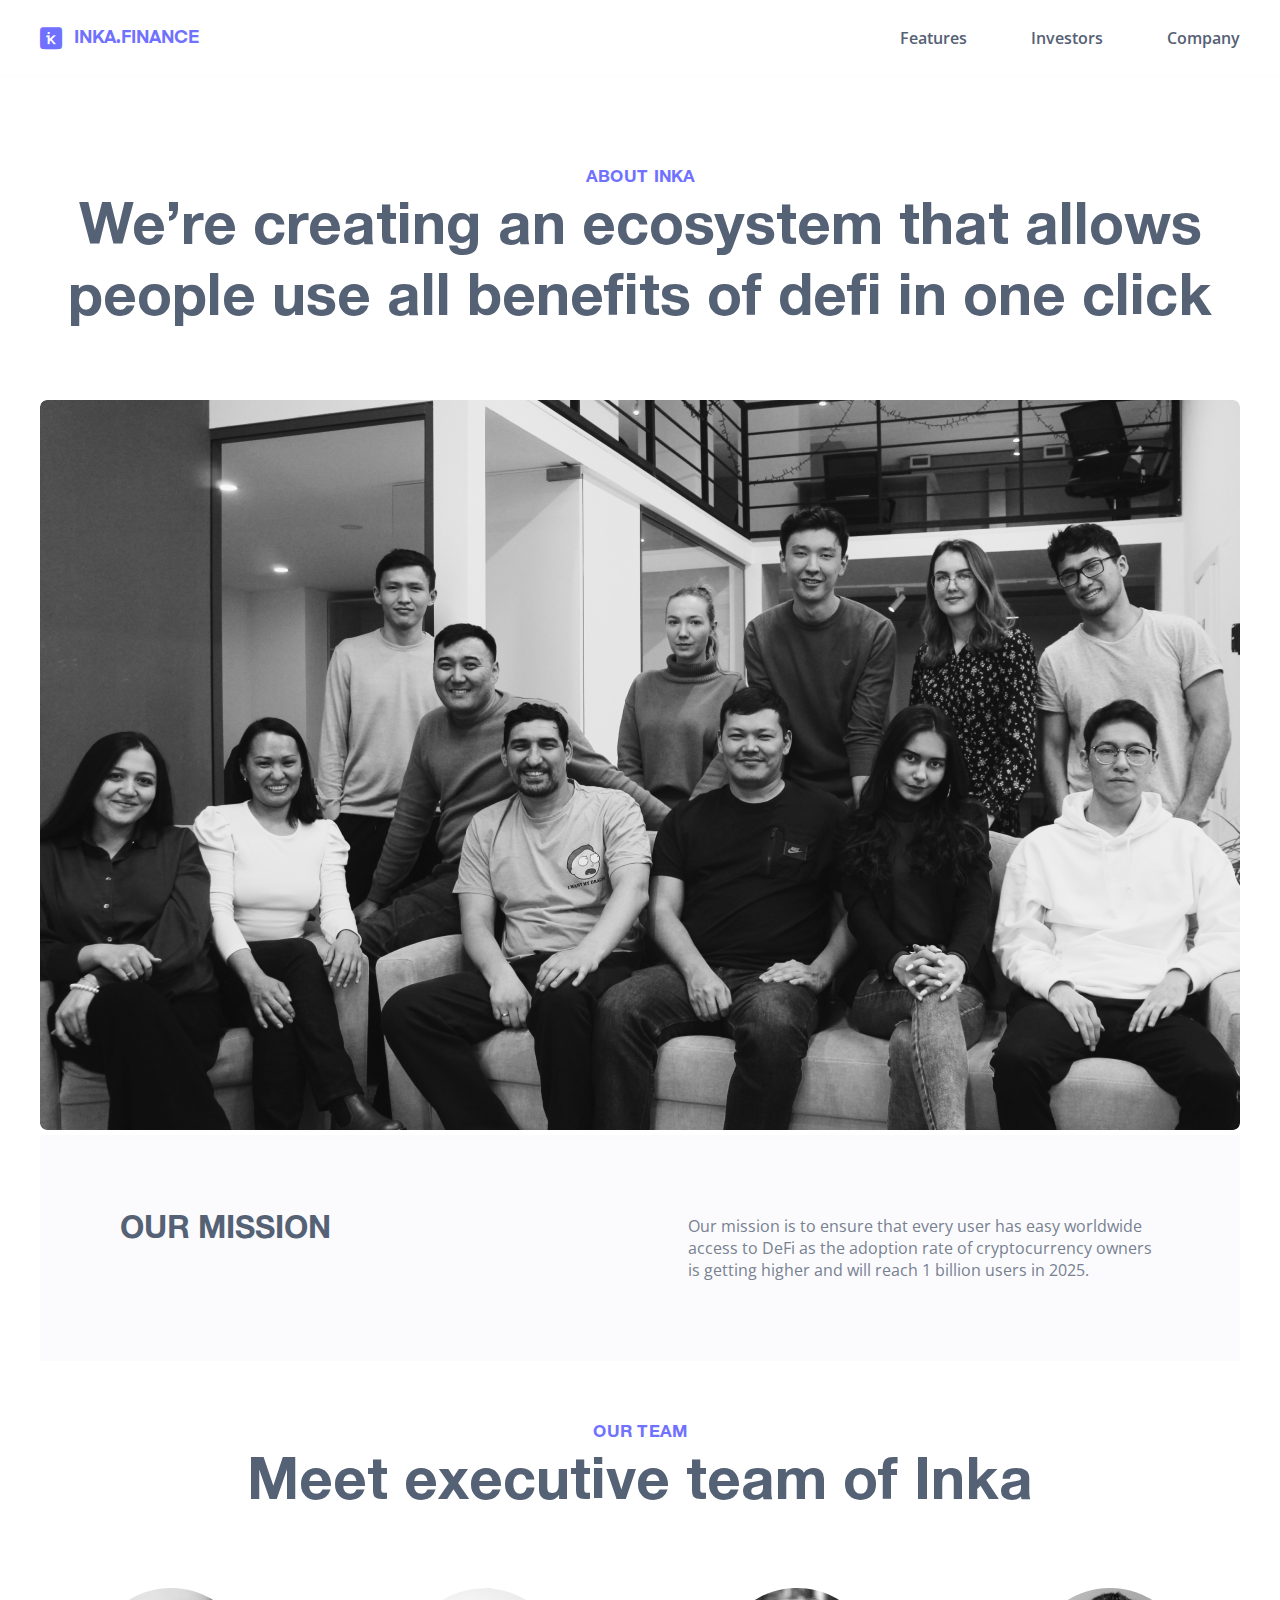
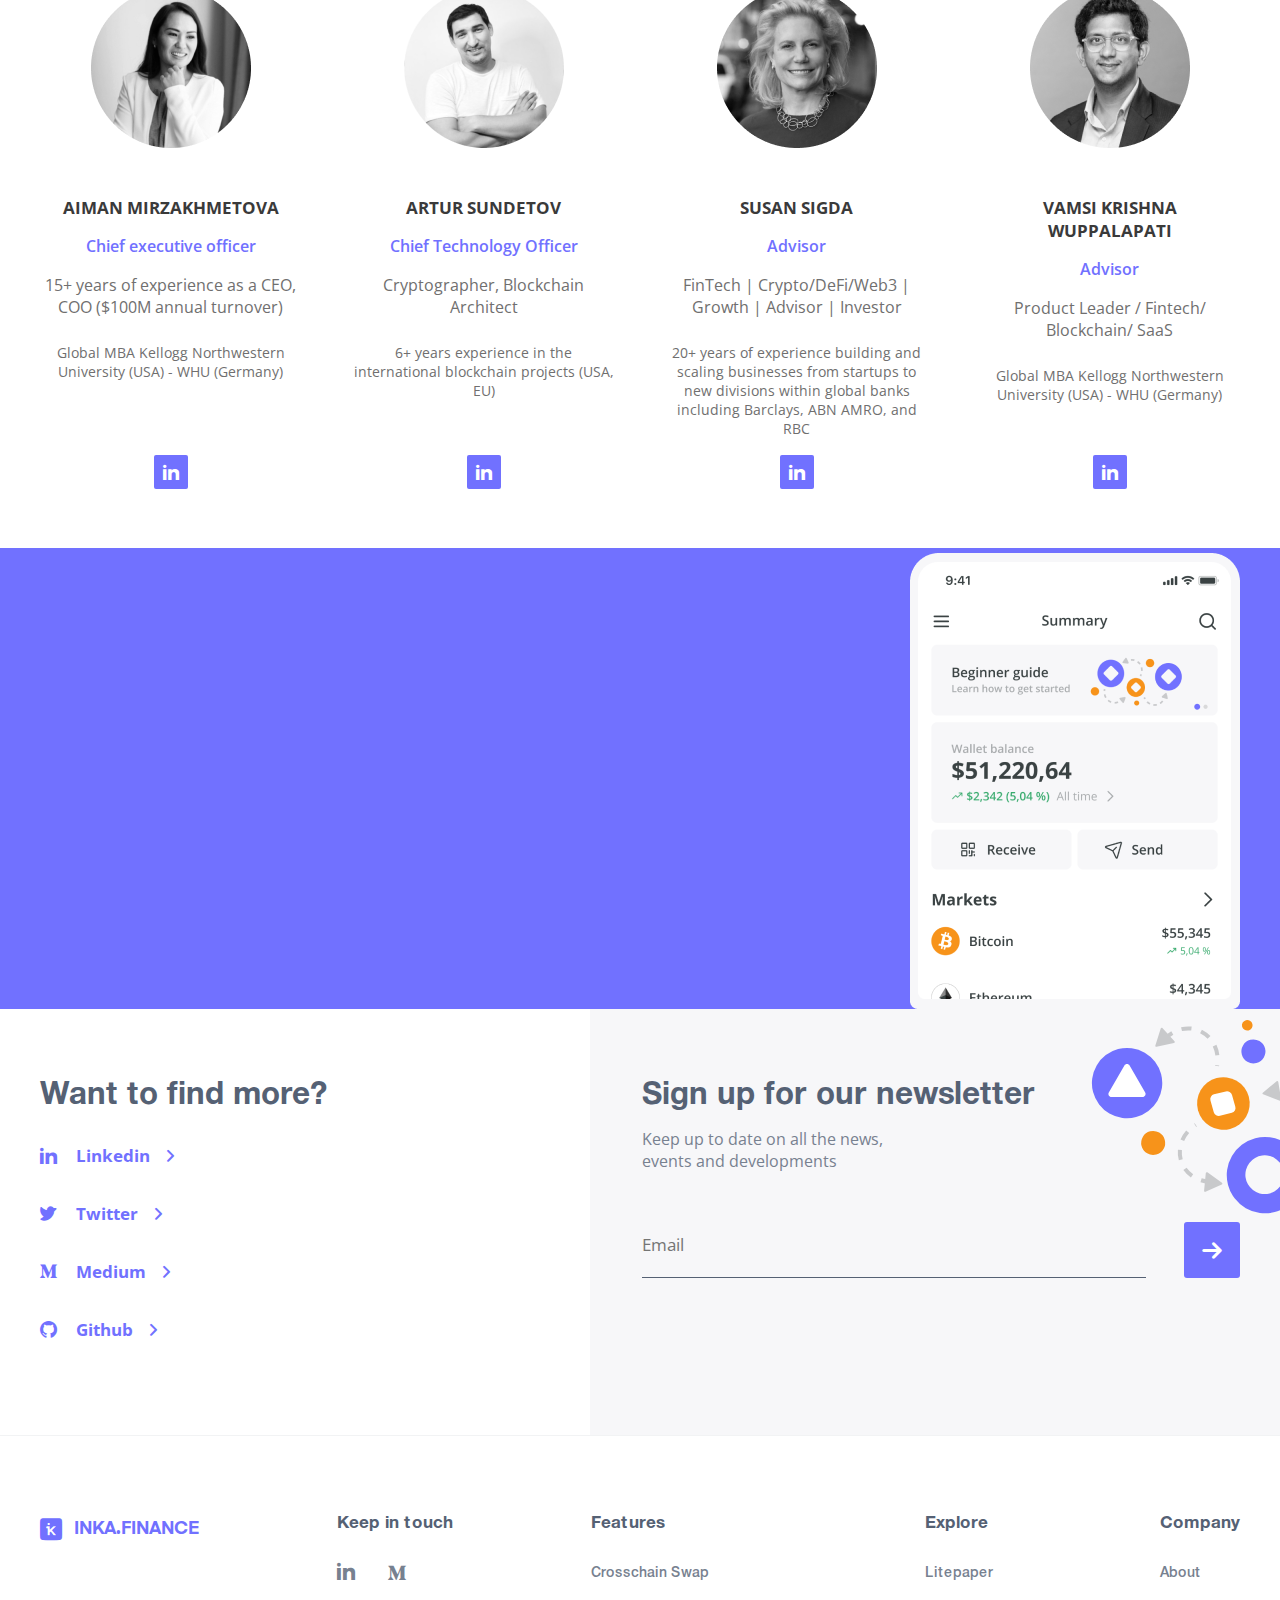
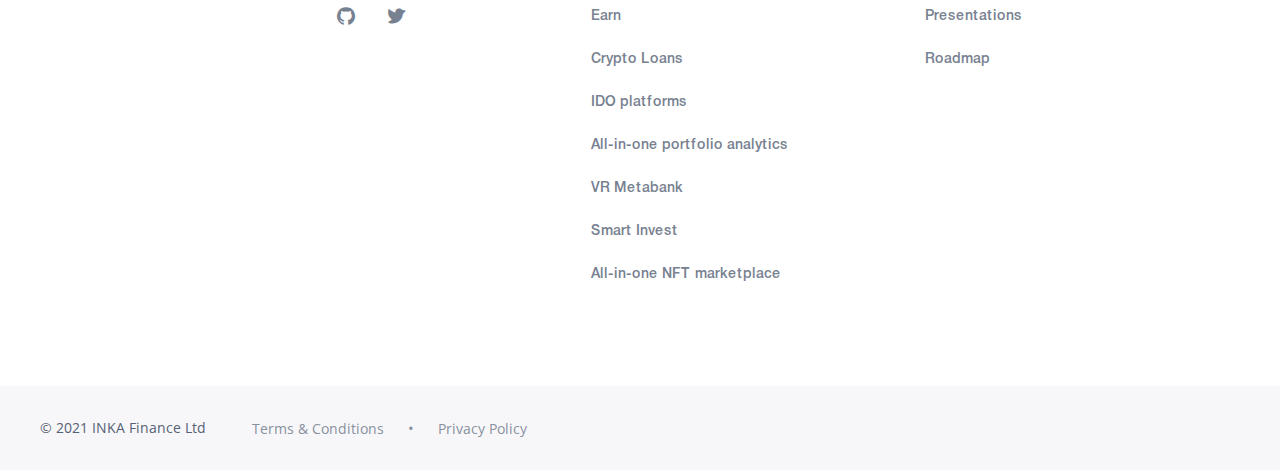
==== commit 6d62f30a: "fix 02.17.2022" ====
--- a/about-us.html
+++ b/about-us.html
@@ -354,8 +354,8 @@
                      <ul class="footer__list footer__social">
                          <h4 class="footer__title">Keep in touch</h4>
                          <div>
-                         <li class="footer__list-item"><a href="https://www.linkedin.com/company/inka-finance/" class="icon-linkedin" target="_blank"></a><a href="https://twitter.com/inka_finance" class="icon-twitter" target="_blank"></a></li>
-                         <li class="footer__list-item"><a href="https://inka-finance.medium.com" class="icon-Medium" target="_blank"></a><a href="https://github.com/Inka-Finance " class="icon-github" target="_blank"></a></li>
+                            <li class="footer__list-item"><a href="https://www.linkedin.com/company/inka-finance/" class="icon-linkedin" target="_blank"></a><a href="https://inka-finance.medium.com" class="icon-Medium" target="_blank"></a></li>
+                            <li class="footer__list-item"><a href="https://github.com/Inka-Finance " class="icon-github" target="_blank"></a><a href="https://twitter.com/inka_finance" class="icon-twitter" target="_blank"></a></li>
                          </div>
                      </ul>
                      <ul class="footer__list">
@@ -387,7 +387,7 @@
                          © 2021 INKA Finance Ltd
                      </span>
                      <div>
-                         <a href="terms-of-use.html" target="_blank">
+                         <a href="https://www.termsofusegenerator.net/live.php?token=aU7t289Lgwg1KRO05ssLqTaYXlDNVR3A" target="_blank">
                              Terms & Conditions
                          </a>
                      <span class="footer__dot">&bull;</span>
--- a/css/style.css
+++ b/css/style.css
@@ -137,7 +137,7 @@
   text-transform: uppercase;
   font-size: 18px;
   margin-left: 12px;
-  margin-bottom: 5px;
+  margin-top: 1px;
 }
 
 .header {
@@ -212,6 +212,7 @@
   transition: all 0.3s ease;
   -webkit-box-shadow: 5px 44px 63px 7px rgba(34, 60, 80, 0.2);
   box-shadow: 5px 44px 63px 7px rgba(34, 60, 80, 0.2);
+  border-radius: 20px;
 }
 
 .header .nav__sub-menu a {
@@ -1671,23 +1672,6 @@
   background: #7171FF;
 }
 
-.roadmap .roadmap__phase_two .container {
-  -webkit-box-align: start;
-      -ms-flex-align: start;
-          align-items: flex-start;
-}
-
-.roadmap .roadmap__phase_two .container .item:nth-child(1), .roadmap .roadmap__phase_two .container .item:nth-child(2) {
-  min-height: 369px;
-}
-
-.roadmap .roadmap__phase_two .item_fixed-height2 {
-  min-height: 176px;
-  position: relative;
-  -webkit-transform: translateY(-15px);
-          transform: translateY(-15px);
-}
-
 @media screen and (max-width: 1200px) {
   .roadmap__check_one {
     left: 10px;
@@ -2109,6 +2093,13 @@
   color: #88909E;
   margin: 0 20px;
   font-size: 15px;
+}
+
+.footer .icon-Medium::before {
+  position: relative;
+  display: inline-block;
+  -webkit-transform: translateY(2px);
+          transform: translateY(2px);
 }
 
 @media screen and (max-width: 710px) {
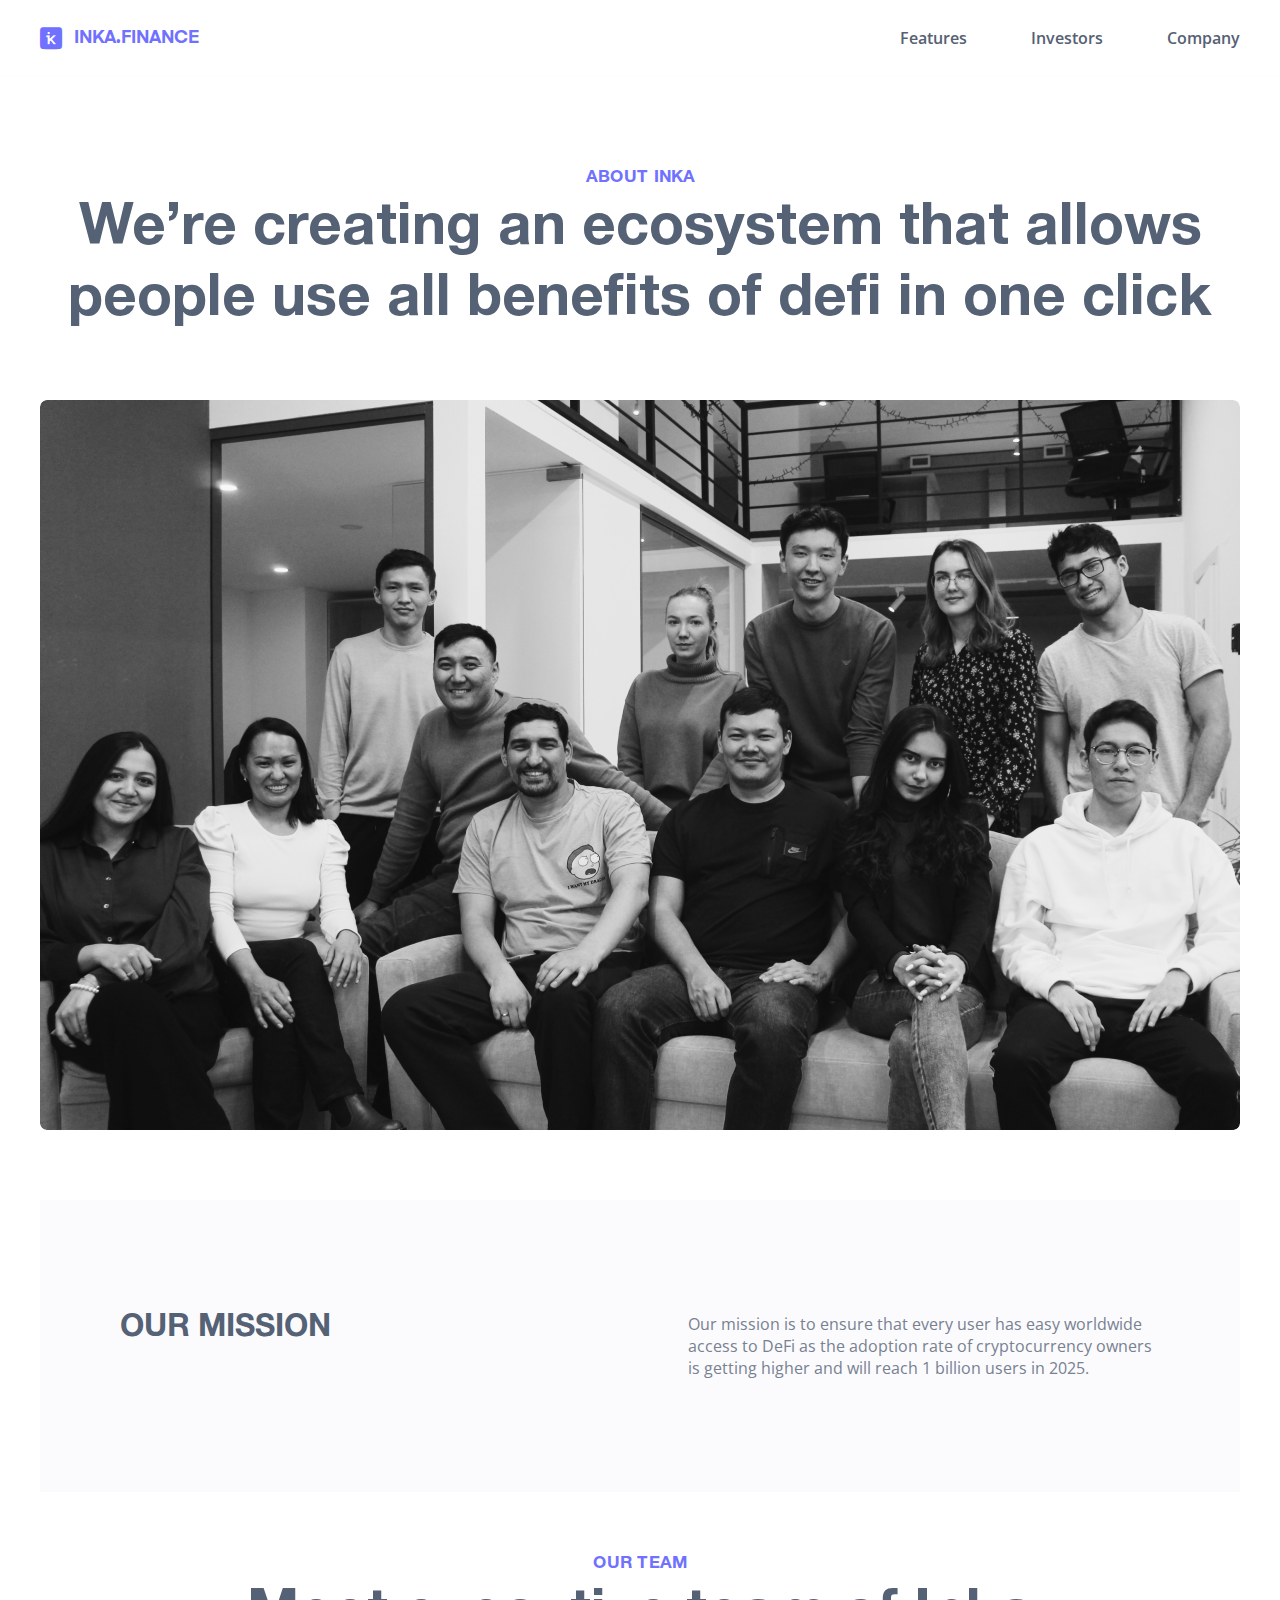
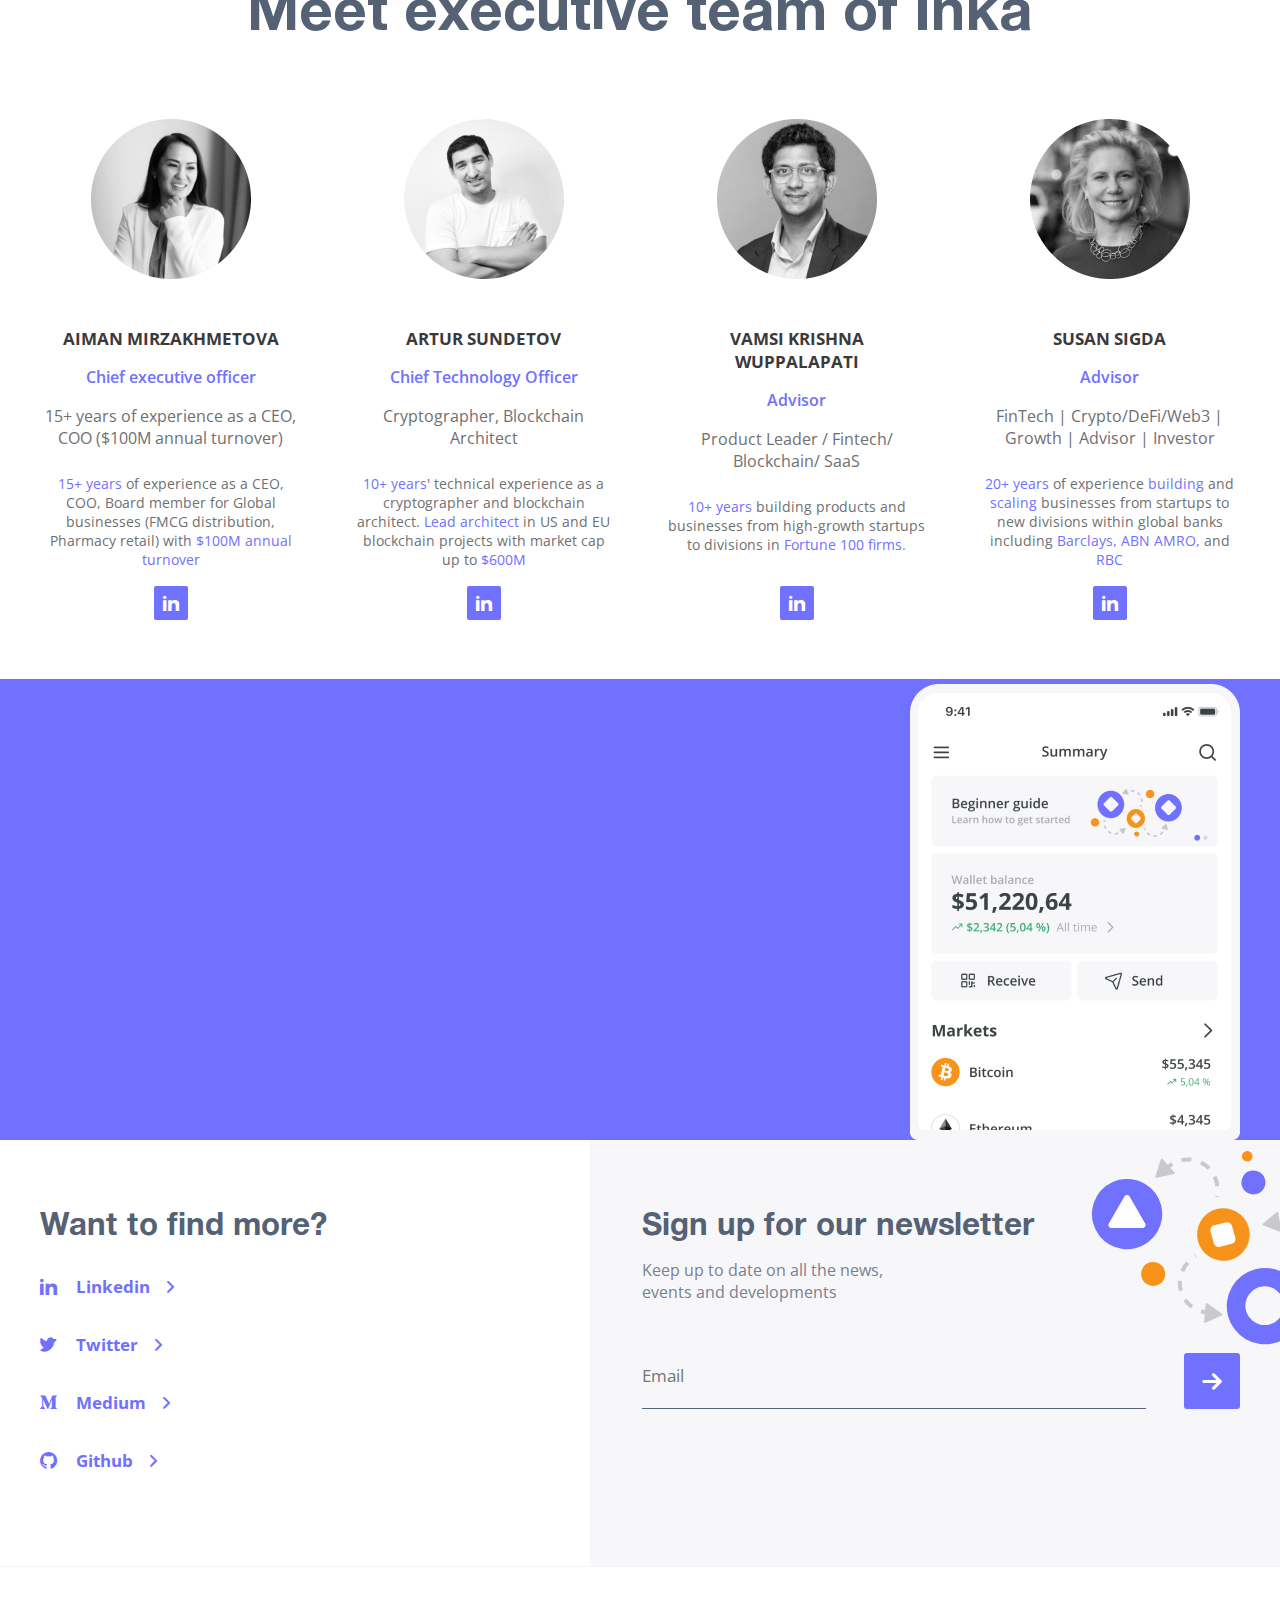
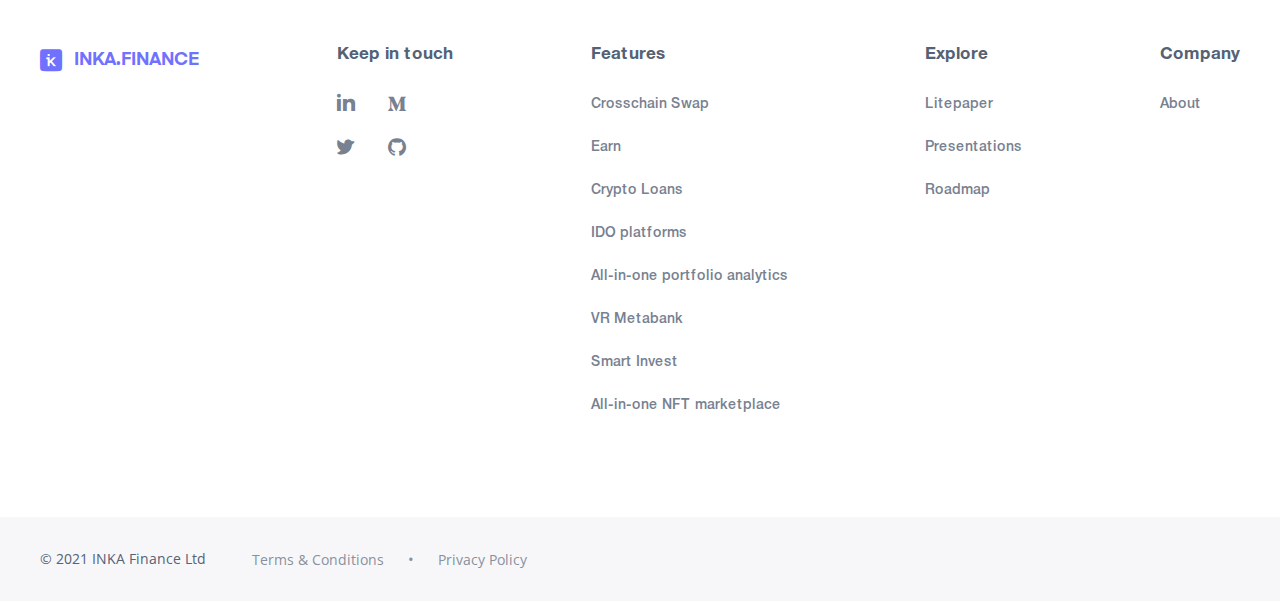
==== commit 917e46f9: "update 02.19.2022" ====
--- a/about-us.html
+++ b/about-us.html
@@ -233,8 +233,9 @@
                             <h4 class="item__role">Chief executive officer</h4>
                             <p class="item__description">15+ years of experience as a CEO, COO ($100M annual turnover)
                             </p>
-                            <p class="item__exp">Global MBA Kellogg Northwestern 
-                                University (USA) - WHU (Germany)</p>
+                            <p class="item__exp"><span>15+ years</span> of experience as a CEO, COO, Board member for Global businesses (FMCG distribution, Pharmacy retail) with <span>$100M annual turnover </span>
+
+                            </p>
                             <a href="https://www.linkedin.com/in/aiman-mirzakhmetova/" target="_blank" class="item__social">
                                 <span class="icon-linkedin"></span>
                             </a>
@@ -247,23 +248,8 @@
                             <h4 class="item__role"> Chief Technology Officer</h4>
                             <p class="item__description">Cryptographer, Blockchain Architect
                             </p>
-                            <p class="item__exp">6+ years experience in the international 
-                                blockchain projects (USA, EU)</p>
+                            <p class="item__exp"><span>10+ years</span>' technical experience as a cryptographer and blockchain architect. <span>Lead architect</span> in US and EU blockchain projects with market cap up to <span>$600M</span></p>
                             <a href="https://www.linkedin.com/in/sundetar/" target="_blank" class="item__social">
-                                <span class="icon-linkedin"></span>
-                            </a>
-                        </div>
-                        <div class="our-team__item item">
-                            <div class="item__image">
-                                <img src="assets/images/about-us/4.png" alt="4">
-                            </div>
-                            <h3 class="item__title">Susan Sigda</h3>
-                            <h4 class="item__role">Advisor</h4>
-                            <p class="item__description">FinTech | Crypto/DeFi/Web3 | Growth | Advisor | Investor
-                            </p>
-                            <p class="item__exp">20+ years of experience building and scaling businesses from startups to new
-                                divisions within global banks including Barclays, ABN AMRO, and RBC</p>
-                            <a href="https://www.linkedin.com/in/susansigda/" target="_blank" class="item__social">
                                 <span class="icon-linkedin"></span>
                             </a>
                         </div>
@@ -276,12 +262,25 @@
                             <p class="item__description">Product Leader / Fintech/ Blockchain/ SaaS 
 
                             </p>
-                            <p class="item__exp">Global MBA Kellogg Northwestern
-                                University (USA) - WHU (Germany)</p>
+                            <p class="item__exp"><span>10+ years</span> building products and businesses from high-growth startups to divisions in <span>Fortune 100 firms.</span></p>
                             <a href="https://www.linkedin.com/in/vamsi-krishna-wuppalapati-6b8b0111/" target="_blank" class="item__social">
                                 <span class="icon-linkedin"></span>
                             </a>
                         </div>
+                        <div class="our-team__item item">
+                            <div class="item__image">
+                                <img src="assets/images/about-us/4.png" alt="4">
+                            </div>
+                            <h3 class="item__title">Susan Sigda</h3>
+                            <h4 class="item__role">Advisor</h4>
+                            <p class="item__description">FinTech | Crypto/DeFi/Web3 | Growth | Advisor | Investor
+                            </p>
+                            <p class="item__exp"><span>20+ years</span> of experience <span>building</span> and <span>scaling</span> businesses from startups to new divisions within global banks including <span>Barclays, ABN AMRO,</span> and <span>RBC</span></p>
+                            <a href="https://www.linkedin.com/in/susansigda/" target="_blank" class="item__social">
+                                <span class="icon-linkedin"></span>
+                            </a>
+                        </div>
+                        
                         
                     </div>
                 </div>
@@ -355,7 +354,7 @@
                          <h4 class="footer__title">Keep in touch</h4>
                          <div>
                             <li class="footer__list-item"><a href="https://www.linkedin.com/company/inka-finance/" class="icon-linkedin" target="_blank"></a><a href="https://inka-finance.medium.com" class="icon-Medium" target="_blank"></a></li>
-                            <li class="footer__list-item"><a href="https://github.com/Inka-Finance " class="icon-github" target="_blank"></a><a href="https://twitter.com/inka_finance" class="icon-twitter" target="_blank"></a></li>
+                            <li class="footer__list-item"><a href="https://twitter.com/inka_finance" class="icon-twitter" target="_blank"></a><a href="https://github.com/Inka-Finance " class="icon-github" target="_blank"></a></li>
                          </div>
                      </ul>
                      <ul class="footer__list">
--- a/css/style.css
+++ b/css/style.css
@@ -353,7 +353,7 @@
 
 .header .nav__sub-menu-body {
   padding: 32px 30px;
-  background: #FFFFFF;
+  background: #FBFBFE;
   -webkit-box-shadow: 0px 8px 8px -4px rgba(24, 39, 75, 0.08);
           box-shadow: 0px 8px 8px -4px rgba(24, 39, 75, 0.08);
   border-radius: 10px;
@@ -467,7 +467,7 @@
   }
   .header__nav {
     display: none;
-    background: white !important;
+    background: #FBFBFE !important;
   }
   /*-------------------------------------*/
   .nav_active {
@@ -483,7 +483,7 @@
     min-height: calc(100vh - 76px);
     overflow-y: scroll;
     overflow-x: hidden;
-    background: #fff;
+    background: #FBFBFE;
   }
   .nav_active .nav__list {
     width: 100%;
@@ -522,6 +522,7 @@
     padding: 0;
     -webkit-box-shadow: none;
             box-shadow: none;
+    background: #FBFBFE;
   }
   .nav_active .nav__has-child .nav__sub-menu .nav__sub-menu-body {
     padding: 32px 20px;
@@ -605,7 +606,7 @@
 }
 
 .first-screen__image img {
-  width: 1166px;
+  width: 1130px;
   height: 656px;
   position: absolute;
   bottom: 0;
@@ -623,6 +624,7 @@
   font-weight: bold;
   border-radius: 4px;
   cursor: pointer;
+  min-width: 179px;
 }
 
 .first-screen .icon-paper {
@@ -679,7 +681,7 @@
     overflow: hidden;
   }
   .first-screen__image {
-    width: 100%;
+    width: 100vw;
     margin-top: 73px;
     height: 461px;
     -webkit-transform: translateY(40px);
@@ -1004,6 +1006,7 @@
 
 .one-app {
   background: #FBFBFE;
+  margin-bottom: 64px;
 }
 
 .one-app .title {
@@ -1311,10 +1314,10 @@
   }
 }
 
-@media screen and (max-width: 333px) {
+@media screen and (max-width: 390px) {
   .one-app__logo img {
-    width: 49.42px;
-    height: 49.36px;
+    width: 27.18px;
+    height: 27.15px;
     -webkit-transform: none;
             transform: none;
   }
@@ -2179,6 +2182,10 @@
   margin-bottom: 64px;
 }
 
+.about-us__image {
+  margin-bottom: 65px;
+}
+
 .about-us__image img {
   width: 100%;
   height: 100%;
@@ -2194,7 +2201,7 @@
           justify-content: space-between;
   width: 100%;
   background: #FBFBFE;
-  padding: 80px;
+  padding: 113px 80px;
   text-align: start;
   -ms-flex-wrap: wrap;
       flex-wrap: wrap;
@@ -2288,6 +2295,10 @@
 .our-team .item__exp {
   font-size: 14px;
   color: #706F6F;
+}
+
+.our-team .item__exp span {
+  color: #7171FF;
 }
 
 .our-team .item__social {
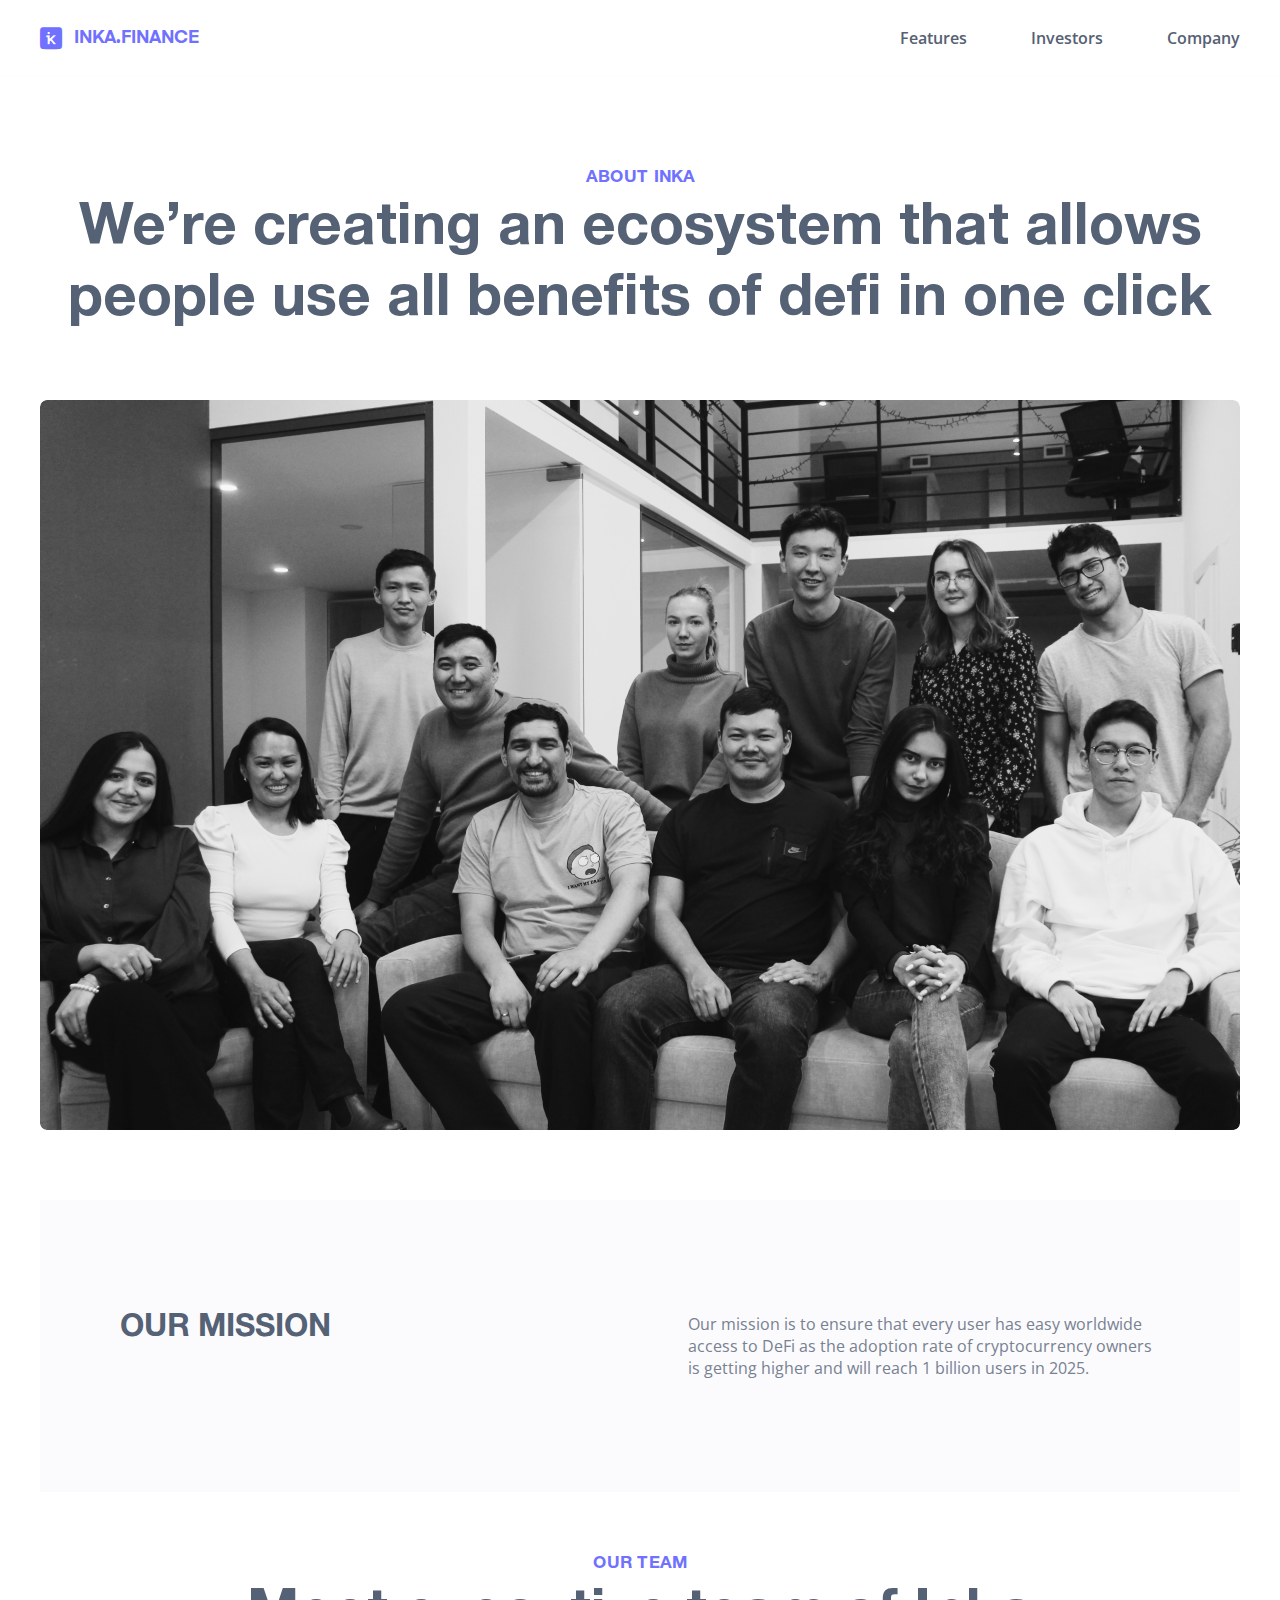
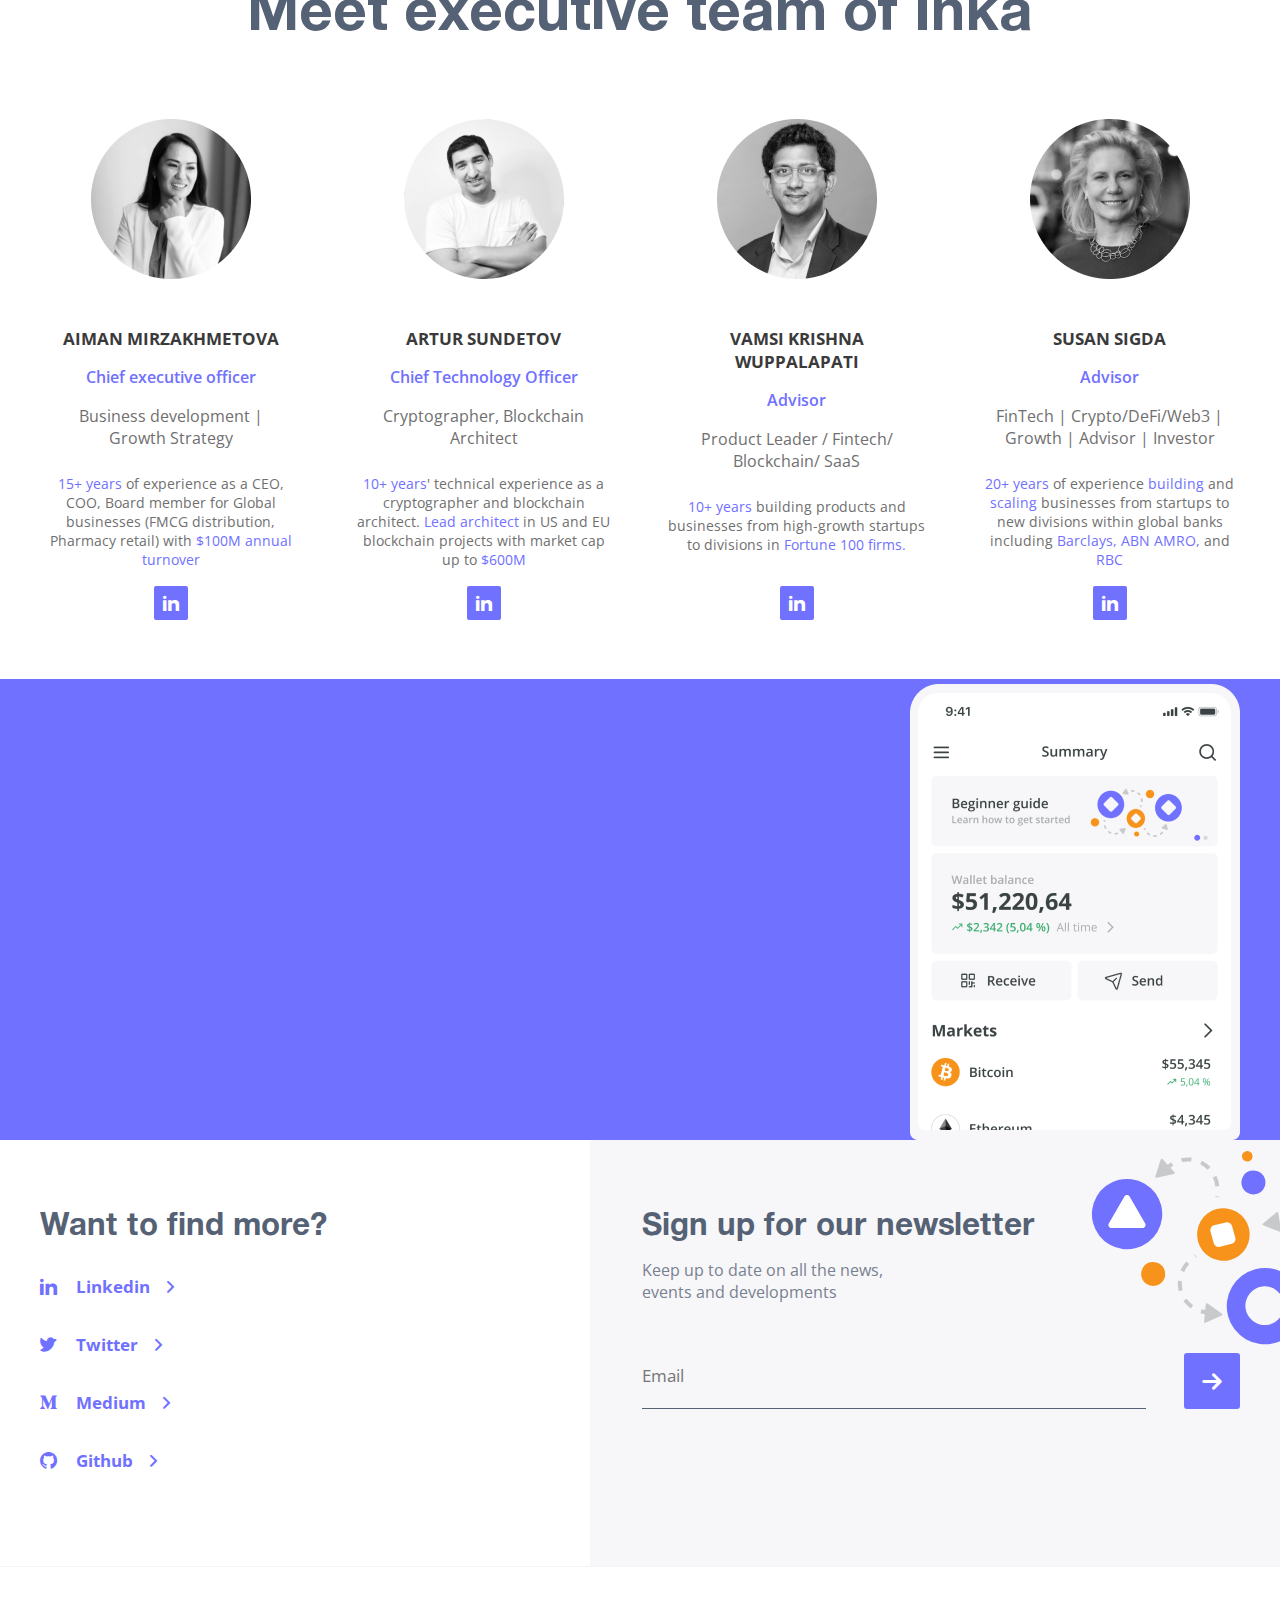
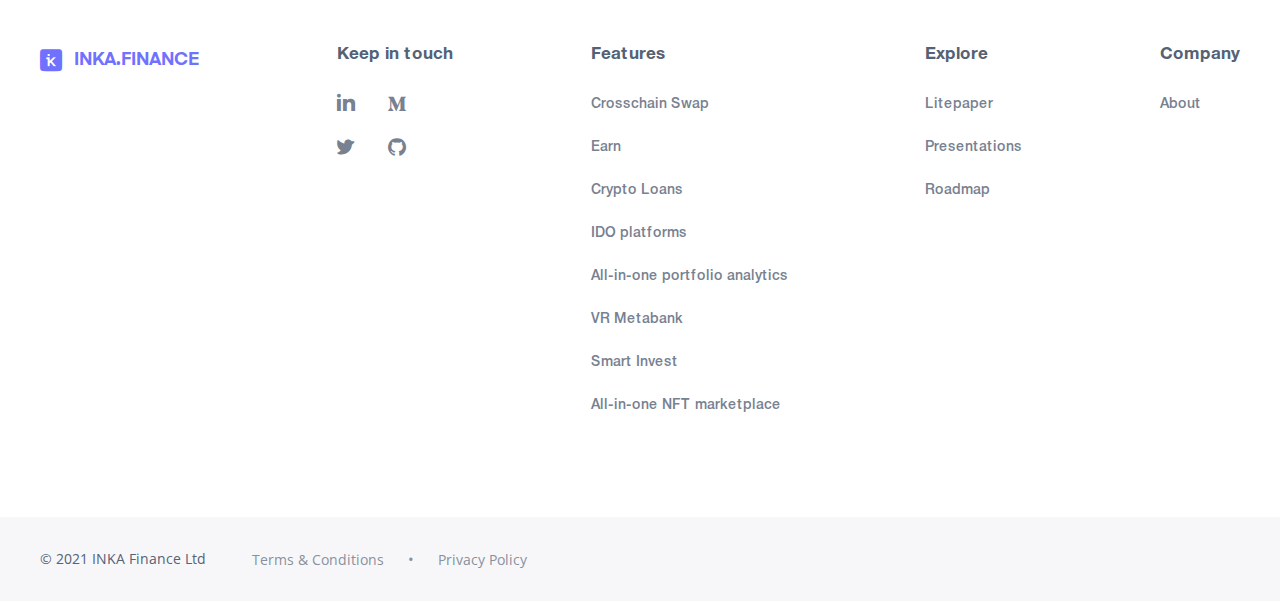
==== commit ac4b4276: "02.20.2022" ====
--- a/about-us.html
+++ b/about-us.html
@@ -231,7 +231,8 @@
                             </div>
                             <h3 class="item__title">Aiman Mirzakhmetova</h3>
                             <h4 class="item__role">Chief executive officer</h4>
-                            <p class="item__description">15+ years of experience as a CEO, COO ($100M annual turnover)
+                            <p class="item__description">Business development | <br> Growth Strategy
+
                             </p>
                             <p class="item__exp"><span>15+ years</span> of experience as a CEO, COO, Board member for Global businesses (FMCG distribution, Pharmacy retail) with <span>$100M annual turnover </span>
 
@@ -399,6 +400,7 @@
              </div>
          </footer>
      </div>
+     <script src="assets/scripts/cookies.js"></script>
      <script src="assets/scripts/GSAP/umd/gsap.js"></script>
      <script src="assets/scripts/GSAP/umd/ScrollTrigger.js"></script>
      <script src="assets/scripts/animation-text.js"></script>
--- a/css/style.css
+++ b/css/style.css
@@ -1006,7 +1006,7 @@
 
 .one-app {
   background: #FBFBFE;
-  margin-bottom: 64px;
+  padding-bottom: 64px;
 }
 
 .one-app .title {
@@ -1314,7 +1314,7 @@
   }
 }
 
-@media screen and (max-width: 390px) {
+@media screen and (max-width: 500px) {
   .one-app__logo img {
     width: 27.18px;
     height: 27.15px;
@@ -2341,4 +2341,89 @@
             justify-content: center;
   }
 }
+
+.cookies {
+  position: fixed;
+  bottom: 10px;
+  left: 10px;
+  width: 100%;
+  height: 100%;
+  max-width: 360px;
+  max-height: 168px;
+  background: #fff;
+  -webkit-box-shadow: 0px 12px 24px -6px rgba(96, 96, 96, 0.15), 0px 0px 1px rgba(96, 96, 96, 0.1);
+          box-shadow: 0px 12px 24px -6px rgba(96, 96, 96, 0.15), 0px 0px 1px rgba(96, 96, 96, 0.1);
+  border-radius: 6px;
+  padding: 16px;
+  opacity: 0;
+  visibility: hidden;
+  pointer-events: none;
+  -webkit-transition: all ease 0.3s;
+  transition: all ease 0.3s;
+}
+
+.cookies.show {
+  visibility: visible;
+  z-index: 100;
+  opacity: 1;
+  pointer-events: all;
+}
+
+.cookies__title {
+  font-weight: 500;
+  font-size: 16px;
+  font-family: Helvetica Neue;
+  color: black;
+  margin-bottom: 8px;
+}
+
+.cookies p {
+  font-size: 14px;
+  color: #585858;
+  margin-bottom: 16px;
+}
+
+.cookies img {
+  position: absolute;
+  top: 0;
+  right: 0;
+  border-radius: 0 6px 0 0;
+}
+
+.cookies__buttons {
+  display: -ms-grid;
+  display: grid;
+  grid-auto-flow: column;
+  -webkit-column-gap: 8px;
+          column-gap: 8px;
+}
+
+.cookies__btn {
+  padding: 8px 0;
+  font-family: Open Sans;
+  line-height: 16px;
+  font-weight: 500;
+  border: none;
+  outline: none;
+  border-radius: 4px;
+  cursor: pointer;
+}
+
+.cookies .btn-accept {
+  background: #7171FF;
+  color: white;
+}
+
+.cookies .btn-close {
+  background: #DCDCFA;
+  color: #7171FF;
+}
+
+@media screen and (max-width: 374px) {
+  .cookies {
+    left: 0;
+    bottom: 0;
+    padding-bottom: 20px;
+  }
+}
 /*# sourceMappingURL=style.css.map */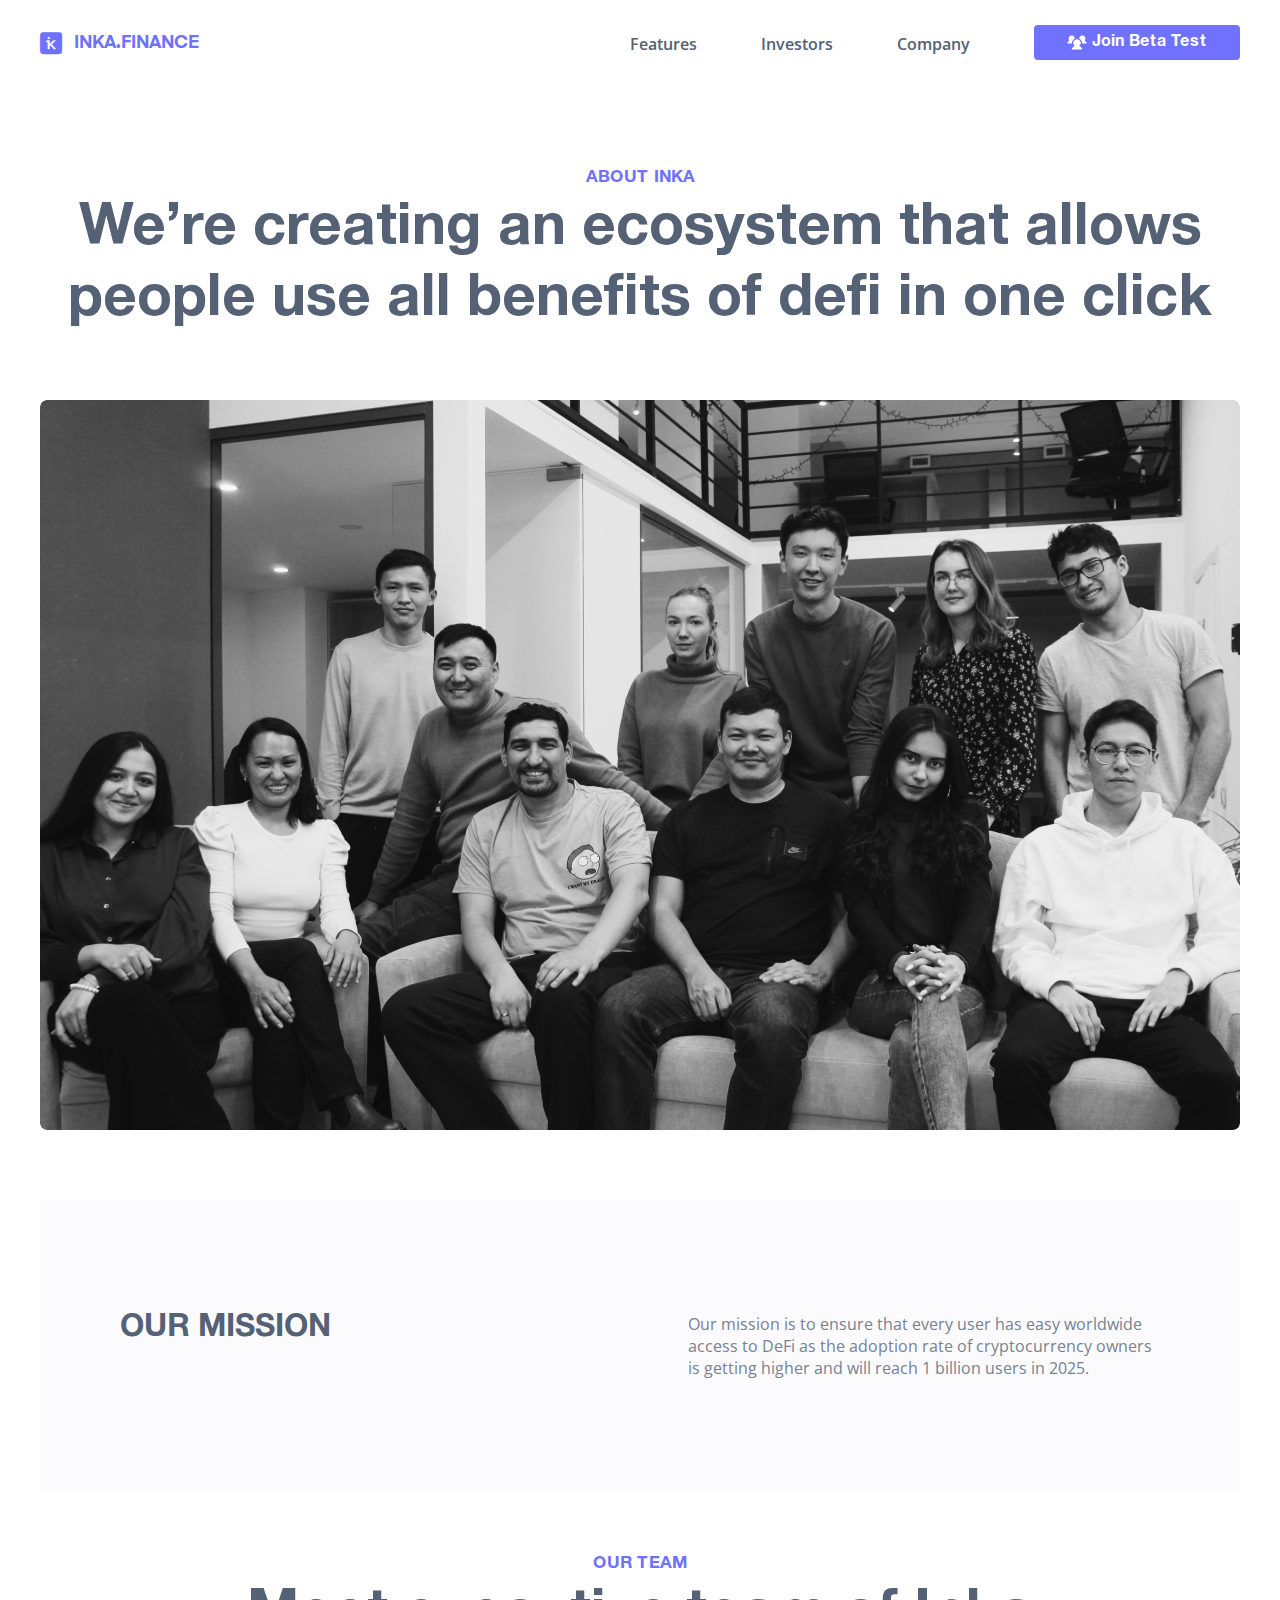
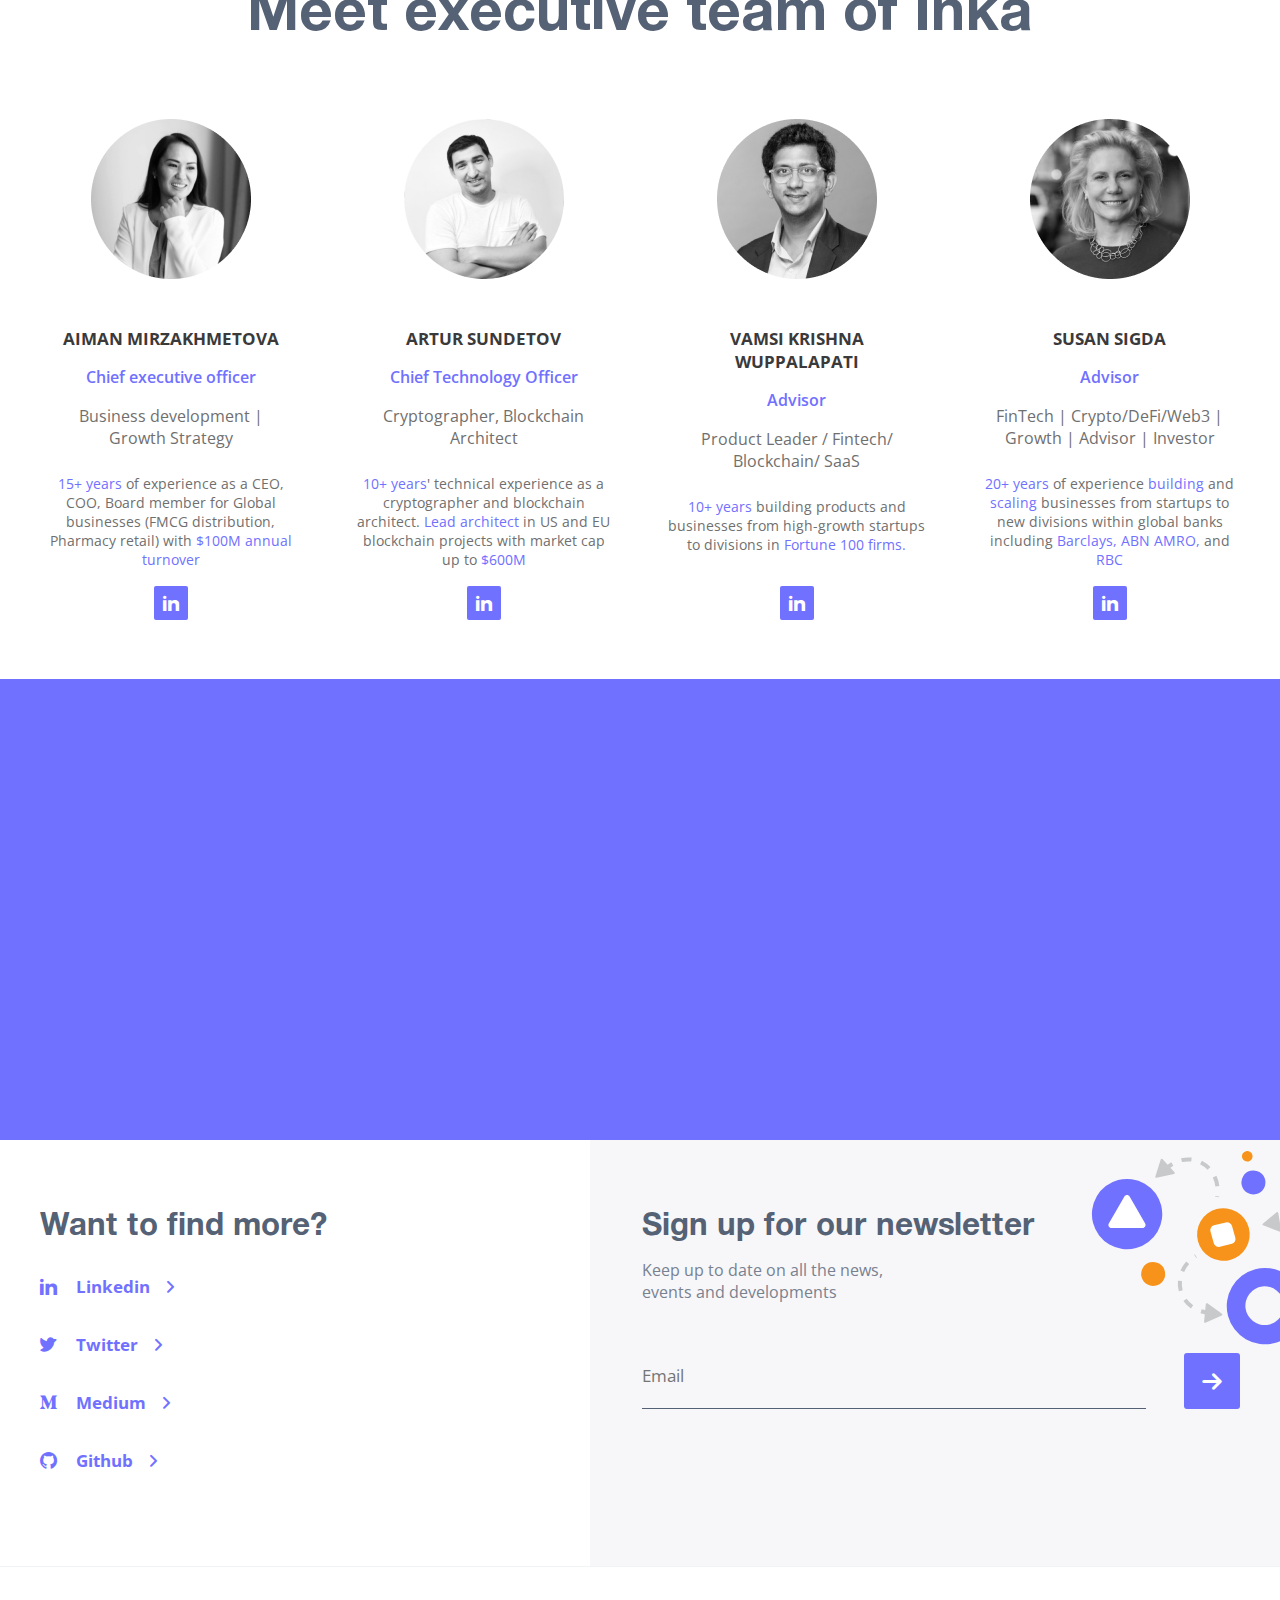
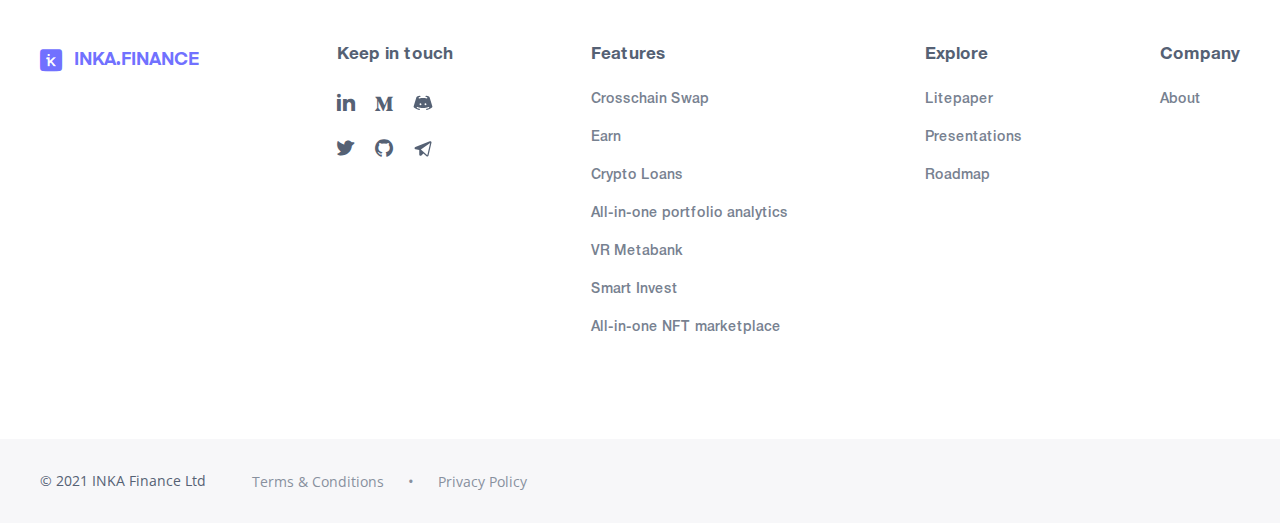
==== commit 1da03760: "10.04.2022" ====
--- a/about-us.html
+++ b/about-us.html
@@ -67,17 +67,6 @@
                                             </a>
                                         </li>
                                         <li class="nav__list-item item">
-                                            <a href="index.html#ido-platforms">
-                                                <div class="item__image">
-                                                    <img src="assets/images/menu/IDO.svg" alt="IDO">
-                                                </div>
-                                                <div class="item__text">
-                                                    <h4 class="item__title">IDO Platforms</h4>
-                                                    <p>Invest in DeFi projects</p>
-                                                </div>
-                                            </a>
-                                        </li>
-                                        <li class="nav__list-item item">
                                             <a href="index.html#smart-invest">
                                                 <div class="item__image">
                                                     <img src="assets/images/menu/smart-invest.svg" alt="smart-invest">
@@ -191,6 +180,9 @@
         
                                 </div>
                             </ul>
+                        </li>
+                        <li class="header__button">
+                            <a href="#" class="btn"><img class="icon" src="assets/images/icon-join-white.svg" alt="">Join Beta Test</a>
                         </li>
                     </ul>
                 </nav>
@@ -354,8 +346,8 @@
                      <ul class="footer__list footer__social">
                          <h4 class="footer__title">Keep in touch</h4>
                          <div>
-                            <li class="footer__list-item"><a href="https://www.linkedin.com/company/inka-finance/" class="icon-linkedin" target="_blank"></a><a href="https://inka-finance.medium.com" class="icon-Medium" target="_blank"></a></li>
-                            <li class="footer__list-item"><a href="https://twitter.com/inka_finance" class="icon-twitter" target="_blank"></a><a href="https://github.com/Inka-Finance " class="icon-github" target="_blank"></a></li>
+                            <li class="footer__list-item"><a href="https://www.linkedin.com/company/inka-finance/" class="icon-linkedin" target="_blank"></a><a href="https://inka-finance.medium.com" class="icon-Medium" target="_blank"></a><a href="#" target="_blank"><img src="assets/images/footer/discord.svg" alt="discord"></a></li>
+                            <li class="footer__list-item"><a href="https://twitter.com/inka_finance" class="icon-twitter" target="_blank"></a><a href="https://github.com/Inka-Finance " class="icon-github" target="_blank"></a><a href="#" target="_blank"><img src="assets/images/footer/telegram.svg" alt="telegram"></a></li>
                          </div>
                      </ul>
                      <ul class="footer__list">
@@ -363,7 +355,6 @@
                         <li class="footer__list-item"><a href="index.html#swap">Crosschain Swap</a></li>
                         <li class="footer__list-item"><a href="index.html#earn">Earn</a></li>
                         <li class="footer__list-item"><a href="index.html#crypto-loans">Crypto Loans</a></li>
-                        <li class="footer__list-item"><a href="index.html#ido-platforms">IDO platforms</a></li>
                         <li class="footer__list-item"><a href="index.html#portfolio">All-in-one portfolio analytics</a></li>
                         <li class="footer__list-item"><a href="index.html#vr-metabank">VR Metabank</a></li>
                         <li class="footer__list-item"><a href="index.html#smart-invest">Smart Invest</a></li>
--- a/css/style.css
+++ b/css/style.css
@@ -138,6 +138,10 @@
   font-size: 18px;
   margin-left: 12px;
   margin-top: 1px;
+}
+
+.header .nav__list > .header__button:hover::before {
+  visibility: hidden;
 }
 
 .header {
@@ -166,6 +170,10 @@
   color: #556174;
 }
 
+.header .nav .btn {
+  padding: 10px 33px;
+}
+
 .header .nav a:hover .nav__title, .header .nav a:hover .item__title {
   color: #7171FF;
 }
@@ -175,6 +183,9 @@
   display: grid;
   grid-auto-flow: column;
   gap: 64px;
+  -webkit-box-align: baseline;
+      -ms-flex-align: baseline;
+          align-items: baseline;
 }
 
 .header .nav__list > li {
@@ -386,6 +397,11 @@
 
 .header.white .logo {
   color: #7171FF;
+}
+
+.header.white .header__button a {
+  background: #7171FF;
+  color: #FFFFFF !important;
 }
 
 .header.white .header__menu div, .header.white .header__menu::before, .header.white .header__menu::after {
@@ -470,6 +486,9 @@
     background: #FBFBFE !important;
   }
   /*-------------------------------------*/
+  .header .nav__list > .header__button {
+    display: none;
+  }
   .nav_active {
     position: absolute;
     display: -webkit-box;
@@ -558,114 +577,99 @@
   }
 }
 
-.first-screen {
-  width: 100%;
-  height: 100vh;
-  background: #7171FF;
-}
-
-.first-screen .container {
-  height: 100%;
-  display: -webkit-box;
-  display: -ms-flexbox;
-  display: flex;
-  -webkit-box-align: end;
-      -ms-flex-align: end;
-          align-items: flex-end;
-}
-
-.first-screen__content {
-  -ms-flex-item-align: center;
-      -ms-grid-row-align: center;
-      align-self: center;
-  color: #fff;
-  -webkit-box-flex: 1;
-      -ms-flex-positive: 1;
-          flex-grow: 1;
-}
-
-.first-screen .suptitle {
-  color: #fff;
-}
-
-.first-screen .title {
-  text-transform: uppercase;
-  max-width: 614px;
-  color: #fff;
-}
-
-.first-screen__description {
-  max-width: 490px;
-  margin-bottom: 32px;
-}
-
-.first-screen__image {
-  position: relative;
-  width: 50%;
-  height: 656px;
-}
-
-.first-screen__image img {
-  width: 1130px;
-  height: 656px;
-  position: absolute;
-  bottom: 0;
-  left: -300px;
-  pointer-events: none;
-}
-
-.first-screen__btn {
-  background: #fff;
-  border: none;
-  padding: 14px 26px;
-  font-size: 16px;
-  color: #7171FF;
-  font-family: Helvetica Neue;
-  font-weight: bold;
-  border-radius: 4px;
-  cursor: pointer;
-  min-width: 179px;
-}
-
-.first-screen .icon-paper {
-  margin-right: 8px;
-}
-
-@media screen and (max-width: 1006px) {
-  .first-screen {
-    padding-top: 163px;
-    height: auto;
-  }
-  .first-screen .container {
-    -webkit-box-orient: vertical;
-    -webkit-box-direction: normal;
-        -ms-flex-direction: column;
+/*
+.first-screen{
+    width: 100%;
+    height: 100vh;
+    background: $violet;
+    
+    .container{
+        height: 100%;
+        display: flex;
+        align-items: flex-end;
+    }
+
+    &__content{
+        align-self: center;
+        color: #fff;
+        flex-grow: 1;
+    }
+
+    .suptitle{
+        color: #fff;
+    }
+
+    .title{
+        text-transform: uppercase;
+        max-width: 614px;
+        color: #fff;
+    }
+
+    &__description{
+        max-width: 490px;
+        margin-bottom: 32px;
+    }
+
+    &__image{
+        position: relative;
+        width: 50%;
+        height: 656px;
+
+        img{
+            width: 1030px;
+            height: 656px;
+            position: absolute;
+            bottom: 0;
+            left: -300px;
+            pointer-events: none;
+        }
+    }
+
+    &__btn{
+        background: #fff;
+        border: none;
+        padding: 14px 26px;
+        font-size: 16px;
+        color: $violet;
+        font-family: Helvetica Neue;
+        font-weight: bold;
+        border-radius: 4px;
+        cursor: pointer;
+        min-width: 179px;
+    }
+
+    .icon-paper{
+        margin-right: 8px;
+    }
+
+
+}
+
+@media screen and (max-width:1006px){
+    .first-screen{
+        padding-top: 163px;
+        height: auto;
+        
+        .container{
             flex-direction: column;
-  }
-  .first-screen__content {
-    text-align: center;
-    display: -webkit-box;
-    display: -ms-flexbox;
-    display: flex;
-    -webkit-box-orient: vertical;
-    -webkit-box-direction: normal;
-        -ms-flex-direction: column;
+        }
+
+        &__content{
+            text-align: center;
+            display: flex;
             flex-direction: column;
-    -webkit-box-align: center;
-        -ms-flex-align: center;
             align-items: center;
-  }
-  .first-screen form {
-    -ms-flex-item-align: stretch;
-        -ms-grid-row-align: stretch;
-        align-self: stretch;
-    width: 100%;
-  }
-  .first-screen__btn {
-    width: 100%;
-  }
-}
-
+        }
+
+        form{
+            align-self: stretch;
+            width: 100%;
+        }
+        &__btn{
+            width: 100%;
+        }
+    }
+}*/
 @media screen and (max-width: 600px) {
   .title {
     font-size: 33.2px;
@@ -676,33 +680,30 @@
   }
 }
 
-@media screen and (max-width: 850px) {
-  .first-screen {
-    overflow: hidden;
-  }
-  .first-screen__image {
-    width: 100vw;
-    margin-top: 73px;
-    height: 461px;
-    -webkit-transform: translateY(40px);
-            transform: translateY(40px);
-  }
-  .first-screen__image img {
-    width: 100%;
-    height: 100%;
-    left: 10px;
-    -o-object-fit: cover;
-       object-fit: cover;
-    -o-object-position: top;
-       object-position: top;
-  }
-  .first-screen__btn {
-    -ms-flex-item-align: stretch;
-        -ms-grid-row-align: stretch;
-        align-self: stretch;
-  }
-}
-
+/*
+@media screen and (max-width:850px){
+    .first-screen{
+        overflow: hidden;
+        &__image{
+           width: 100vw;
+           margin-top: 73px;
+           height: 461px;
+           transform: translateY(40px);
+           img{
+               width: 100%;
+               height: 100%;
+               left: 10px;
+               object-fit: cover;
+               object-position: top;
+           }
+        }
+
+        &__btn{
+            align-self: stretch;
+            
+        }
+    }
+}*/
 .save-your-time {
   padding-top: 64px;
 }
@@ -780,6 +781,12 @@
      object-fit: contain;
   -o-object-position: center;
      object-position: center;
+}
+
+.banner__image {
+  -webkit-transform: translateY(20px);
+          transform: translateY(20px);
+  opacity: 0;
 }
 
 .banner__image img {
@@ -1382,9 +1389,9 @@
 }
 
 .roadmap__check_two {
-  -webkit-box-align: end;
-      -ms-flex-align: end;
-          align-items: flex-end;
+  -webkit-box-align: end !important;
+      -ms-flex-align: end !important;
+          align-items: flex-end !important;
   position: absolute;
   right: 0;
   top: -65px;
@@ -1408,8 +1415,8 @@
 
 .roadmap__phase .roadmap__marker {
   position: absolute;
-  top: -25px;
-  left: -50px;
+  top: -34px;
+  left: -60px;
   z-index: 10;
 }
 
@@ -1494,24 +1501,6 @@
   margin: 8px 0 24px 0;
 }
 
-.roadmap__phase:not(.roadmap__phase_one) .item:nth-child(2) .item__brands {
-  gap: 14.22px;
-}
-
-.roadmap__phase:not(.roadmap__phase_one) .item__brands {
-  display: -ms-grid;
-  display: grid;
-  -ms-grid-rows: 1fr 1fr;
-      grid-template-rows: 1fr 1fr;
-  -ms-grid-columns: (1fr)[2];
-      grid-template-columns: repeat(2, 1fr);
-  gap: 32px 29px;
-  -ms-flex-wrap: wrap;
-      flex-wrap: wrap;
-  max-width: 195px;
-  margin: 31px 0;
-}
-
 .roadmap__phase:not(.roadmap__phase_one) .item__brands-item {
   color: #556174;
   font-weight: 600;
@@ -1544,7 +1533,7 @@
 }
 
 .roadmap__phase_one .roadmap__marker {
-  left: calc((100vw - 1200px)/2 + 50px);
+  left: calc((100vw - 1200px)/2 + 80px);
   content: "";
 }
 
@@ -1708,7 +1697,7 @@
   }
 }
 
-@media screen and (max-width: 858px) {
+@media screen and (max-width: 1148px) {
   .roadmap .title2 {
     font-size: 25px;
   }
@@ -2059,18 +2048,23 @@
   font-size: 17px;
 }
 
-.footer__social li a:last-child {
-  margin-left: 33px;
+.footer__social li:first-child a:last-child {
+  margin-top: 2px;
 }
 
 .footer__social a {
-  color: #556174;
+  color: #556174 !important;
   font-size: 18px;
 }
 
 .footer__list-item {
   margin-bottom: 24px;
   font-size: 14px;
+  display: -ms-grid;
+  display: grid;
+  grid-auto-flow: column;
+  -webkit-column-gap: 1px;
+          column-gap: 1px;
 }
 
 .footer__list-item a {
@@ -2201,7 +2195,7 @@
           justify-content: space-between;
   width: 100%;
   background: #FBFBFE;
-  padding: 113px 80px;
+  padding: 113px 80px 113px 80px;
   text-align: start;
   -ms-flex-wrap: wrap;
       flex-wrap: wrap;
@@ -2331,6 +2325,7 @@
         -ms-flex-align: center;
             align-items: center;
     text-align: center;
+    padding: 48px 20px 73px 20px;
   }
 }
 
@@ -2426,4 +2421,903 @@
     padding-bottom: 20px;
   }
 }
+
+.modal-join {
+  width: 100%;
+  position: fixed;
+  left: 0;
+  top: 87px;
+  background: #FDC98B;
+  z-index: 19;
+  padding: 13px 0;
+  -webkit-transition: all ease 0.3s;
+  transition: all ease 0.3s;
+  opacity: 1;
+}
+
+.modal-join__text {
+  font-family: 'Open Sans';
+  font-style: normal;
+  font-weight: 700;
+  font-size: 14px;
+  line-height: 150%;
+  color: #556174;
+}
+
+.modal-join .container {
+  position: relative;
+  text-align: center;
+  -webkit-box-pack: center;
+      -ms-flex-pack: center;
+          justify-content: center;
+  max-width: 1043px;
+}
+
+.modal-join__close {
+  position: absolute;
+  top: 50%;
+  -webkit-transform: translateY(-50%);
+          transform: translateY(-50%);
+  right: 0;
+  cursor: pointer;
+}
+
+@media screen and (max-width: 1178px) {
+  .modal-join {
+    top: 77px;
+  }
+}
+
+@media screen and (max-width: 712px) {
+  .modal-join__text {
+    display: block;
+    white-space: nowrap;
+    max-width: 202px;
+    overflow: hidden;
+  }
+}
+
+@media screen and (max-width: 486px) {
+  .modal-join .container {
+    -webkit-box-pack: start;
+        -ms-flex-pack: start;
+            justify-content: flex-start;
+    padding-left: 20px;
+  }
+}
+
+.first-screen {
+  padding-top: 77px;
+  display: -webkit-box;
+  display: -ms-flexbox;
+  display: flex;
+  height: 793px;
+}
+
+.first-screen__left {
+  width: 50.8vw;
+  background: #7171FF;
+  padding-left: calc((100vw - 1215px)/2);
+  display: -webkit-box;
+  display: -ms-flexbox;
+  display: flex;
+  -webkit-box-orient: vertical;
+  -webkit-box-direction: normal;
+      -ms-flex-direction: column;
+          flex-direction: column;
+  -webkit-box-pack: center;
+      -ms-flex-pack: center;
+          justify-content: center;
+  height: 100%;
+}
+
+.first-screen__right {
+  width: 50.5vw;
+  background: #E1E1FF;
+}
+
+.first-screen__title {
+  font-family: 'Helvetica Neue';
+  font-style: normal;
+  font-weight: 700;
+  font-size: 72px;
+  -webkit-box-align: center;
+      -ms-flex-align: center;
+          align-items: center;
+  text-transform: capitalize;
+  color: #FFFFFF;
+  margin-bottom: 10px;
+}
+
+.first-screen__title span.reverted {
+  color: #7171FF;
+  background: #E1E1FF;
+  padding: 10px;
+  border-radius: 3px;
+  margin-left: -10px;
+  display: block;
+  width: -webkit-fit-content;
+  width: -moz-fit-content;
+  width: fit-content;
+}
+
+.first-screen__subtitle {
+  font-family: 'Open Sans';
+  font-style: normal;
+  font-weight: 600;
+  font-size: 16px;
+  line-height: 150%;
+  color: rgba(255, 255, 255, 0.9);
+  max-width: 516px;
+  margin-bottom: 32px;
+}
+
+.first-screen__buttons {
+  display: -ms-grid;
+  display: grid;
+  grid-auto-flow: column;
+  -webkit-column-gap: 24px;
+          column-gap: 24px;
+  width: -webkit-fit-content;
+  width: -moz-fit-content;
+  width: fit-content;
+}
+
+.first-screen__ani {
+  max-width: 696px;
+  height: 100%;
+  position: relative;
+}
+
+.first-screen .ani {
+  display: -webkit-box;
+  display: -ms-flexbox;
+  display: flex;
+  -webkit-box-align: center;
+      -ms-flex-align: center;
+          align-items: center;
+  -webkit-box-pack: center;
+      -ms-flex-pack: center;
+          justify-content: center;
+  pointer-events: none;
+}
+
+.first-screen .ani__images img {
+  position: absolute;
+}
+
+.first-screen .ani__images img:nth-child(1) {
+  top: 0;
+  left: 0;
+}
+
+.first-screen .ani__images img:nth-child(2) {
+  top: 0;
+  right: 0;
+}
+
+.first-screen .ani__images img:nth-child(3) {
+  bottom: 0;
+  left: 0;
+}
+
+.first-screen .ani__images img:nth-child(4) {
+  bottom: 0;
+  right: 0;
+}
+
+.first-screen .ani__wheel {
+  position: relative;
+}
+
+.first-screen .ani__wheel .round {
+  position: absolute;
+  width: 110.46px;
+  height: 111.33px;
+  border-radius: 100px;
+  border: 6px solid #556174;
+  display: -webkit-box;
+  display: -ms-flexbox;
+  display: flex;
+  -webkit-box-pack: center;
+      -ms-flex-pack: center;
+          justify-content: center;
+  -webkit-box-align: center;
+      -ms-flex-align: center;
+          align-items: center;
+  z-index: 5;
+}
+
+.first-screen .ani__wheel .round:nth-child(3) {
+  top: -38px;
+  left: 50%;
+  -webkit-transform: translateX(-50%);
+          transform: translateX(-50%);
+  background: #E1E1FF;
+  -webkit-animation: 8s 0.4s coloredCoin1 infinite linear;
+          animation: 8s 0.4s coloredCoin1 infinite linear;
+}
+
+.first-screen .ani__wheel .round:nth-child(4) {
+  top: 46px;
+  right: -23px;
+  background: #FDC98B;
+  -webkit-animation: 8s  1.8s coloredCoin2 infinite linear;
+          animation: 8s  1.8s coloredCoin2 infinite linear;
+}
+
+.first-screen .ani__wheel .round:nth-child(5) {
+  top: 211px;
+  right: -23px;
+  background: #FDF1D5;
+  -webkit-animation: 8s  3s coloredCoin3 infinite linear;
+          animation: 8s  3s coloredCoin3 infinite linear;
+}
+
+.first-screen .ani__wheel .round:nth-child(6) {
+  bottom: -50px;
+  left: 50%;
+  -webkit-transform: translateX(-50%);
+          transform: translateX(-50%);
+  background: #B9C7E9;
+  -webkit-animation: 8s  4.2s coloredCoin4 infinite linear;
+          animation: 8s  4.2s coloredCoin4 infinite linear;
+}
+
+.first-screen .ani__wheel .round:nth-child(7) {
+  top: 211px;
+  left: -29px;
+  background: #94E6DB;
+  -webkit-animation: 8s  5.3s coloredCoin5 infinite linear;
+          animation: 8s  5.3s coloredCoin5 infinite linear;
+}
+
+.first-screen .ani__wheel .round:nth-child(8) {
+  top: 46px;
+  left: -28px;
+  background: #FAD9D9;
+  -webkit-animation: 8s  6.8s coloredCoin6 infinite linear;
+          animation: 8s  6.8s coloredCoin6 infinite linear;
+}
+
+.first-screen .ani .coin {
+  position: absolute;
+  top: 50%;
+  left: 50%;
+  -webkit-transform: translate(-36px, -39px);
+          transform: translate(-36px, -39px);
+  z-index: 3;
+  -webkit-animation: linear 8s coin-animation infinite;
+          animation: linear 8s coin-animation infinite;
+}
+
+.btn {
+  background: #FBFBFE;
+  border-radius: 4px;
+  font-family: 'Helvetica Neue';
+  font-style: normal;
+  font-weight: 700;
+  font-size: 16px;
+  color: #7171FF;
+  width: -webkit-fit-content;
+  width: -moz-fit-content;
+  width: fit-content;
+  display: -webkit-box;
+  display: -ms-flexbox;
+  display: flex;
+  -webkit-box-align: center;
+      -ms-flex-align: center;
+          align-items: center;
+  padding: 17px 33px;
+}
+
+.btn .icon {
+  margin-right: 5px;
+}
+
+.btn_light {
+  background: none;
+  color: white;
+  border: 2px solid #FFFFFF;
+  padding: 17px 40px;
+}
+
+@-webkit-keyframes coin-animation {
+  0% {
+    -webkit-transform: translate(-36px, -39px);
+            transform: translate(-36px, -39px);
+  }
+  7.69% {
+    -webkit-transform: translate(-36px, -190px);
+            transform: translate(-36px, -190px);
+  }
+  15.38% {
+    -webkit-transform: translate(-36px, -39px);
+            transform: translate(-36px, -39px);
+  }
+  23.07% {
+    -webkit-transform: translate(110px, -122px);
+            transform: translate(110px, -122px);
+  }
+  30.76% {
+    -webkit-transform: translate(-36px, -39px);
+            transform: translate(-36px, -39px);
+  }
+  38.45% {
+    -webkit-transform: translate(116px, 43px);
+            transform: translate(116px, 43px);
+  }
+  46.14% {
+    -webkit-transform: translate(-36px, -39px);
+            transform: translate(-36px, -39px);
+  }
+  53.83% {
+    -webkit-transform: translate(-36px, 143px);
+            transform: translate(-36px, 143px);
+  }
+  61.52% {
+    -webkit-transform: translate(-36px, -39px);
+            transform: translate(-36px, -39px);
+  }
+  69.21% {
+    -webkit-transform: translate(-198px, 43px);
+            transform: translate(-198px, 43px);
+  }
+  76.9% {
+    -webkit-transform: translate(-36px, -39px);
+            transform: translate(-36px, -39px);
+  }
+  87.69% {
+    -webkit-transform: translate(-198px, -121px);
+            transform: translate(-198px, -121px);
+  }
+  100% {
+    -webkit-transform: translate(-36px, -39px);
+            transform: translate(-36px, -39px);
+  }
+}
+
+@keyframes coin-animation {
+  0% {
+    -webkit-transform: translate(-36px, -39px);
+            transform: translate(-36px, -39px);
+  }
+  7.69% {
+    -webkit-transform: translate(-36px, -190px);
+            transform: translate(-36px, -190px);
+  }
+  15.38% {
+    -webkit-transform: translate(-36px, -39px);
+            transform: translate(-36px, -39px);
+  }
+  23.07% {
+    -webkit-transform: translate(110px, -122px);
+            transform: translate(110px, -122px);
+  }
+  30.76% {
+    -webkit-transform: translate(-36px, -39px);
+            transform: translate(-36px, -39px);
+  }
+  38.45% {
+    -webkit-transform: translate(116px, 43px);
+            transform: translate(116px, 43px);
+  }
+  46.14% {
+    -webkit-transform: translate(-36px, -39px);
+            transform: translate(-36px, -39px);
+  }
+  53.83% {
+    -webkit-transform: translate(-36px, 143px);
+            transform: translate(-36px, 143px);
+  }
+  61.52% {
+    -webkit-transform: translate(-36px, -39px);
+            transform: translate(-36px, -39px);
+  }
+  69.21% {
+    -webkit-transform: translate(-198px, 43px);
+            transform: translate(-198px, 43px);
+  }
+  76.9% {
+    -webkit-transform: translate(-36px, -39px);
+            transform: translate(-36px, -39px);
+  }
+  87.69% {
+    -webkit-transform: translate(-198px, -121px);
+            transform: translate(-198px, -121px);
+  }
+  100% {
+    -webkit-transform: translate(-36px, -39px);
+            transform: translate(-36px, -39px);
+  }
+}
+
+@-webkit-keyframes coloredCoin1 {
+  0% {
+    background: #E1E1FF;
+  }
+  4% {
+    background: #7171FF;
+  }
+  6.777% {
+    background: #E1E1FF;
+  }
+  /* 1s */
+  80% {
+    background: #E1E1FF;
+  }
+}
+
+@keyframes coloredCoin1 {
+  0% {
+    background: #E1E1FF;
+  }
+  4% {
+    background: #7171FF;
+  }
+  6.777% {
+    background: #E1E1FF;
+  }
+  /* 1s */
+  80% {
+    background: #E1E1FF;
+  }
+}
+
+@-webkit-keyframes coloredCoin2 {
+  0% {
+    background: #FDC98B;
+  }
+  3% {
+    background: #F7941F;
+  }
+  6.777% {
+    background: #FDC98B;
+  }
+  /* 1s */
+  80% {
+    background: #FDC98B;
+  }
+}
+
+@keyframes coloredCoin2 {
+  0% {
+    background: #FDC98B;
+  }
+  3% {
+    background: #F7941F;
+  }
+  6.777% {
+    background: #FDC98B;
+  }
+  /* 1s */
+  80% {
+    background: #FDC98B;
+  }
+}
+
+@-webkit-keyframes coloredCoin3 {
+  0% {
+    background: #FDF1D5;
+  }
+  3% {
+    background: #F0B90B;
+  }
+  6.777% {
+    background: #FDF1D5;
+  }
+  /* 1s */
+  80% {
+    background: #FDF1D5;
+  }
+}
+
+@keyframes coloredCoin3 {
+  0% {
+    background: #FDF1D5;
+  }
+  3% {
+    background: #F0B90B;
+  }
+  6.777% {
+    background: #FDF1D5;
+  }
+  /* 1s */
+  80% {
+    background: #FDF1D5;
+  }
+}
+
+@-webkit-keyframes coloredCoin4 {
+  0% {
+    background: #B9C7E9;
+  }
+  3% {
+    background: #172854;
+  }
+  6.777% {
+    background: #B9C7E9;
+  }
+  /* 1s */
+  80% {
+    background: #B9C7E9;
+  }
+}
+
+@keyframes coloredCoin4 {
+  0% {
+    background: #B9C7E9;
+  }
+  3% {
+    background: #172854;
+  }
+  6.777% {
+    background: #B9C7E9;
+  }
+  /* 1s */
+  80% {
+    background: #B9C7E9;
+  }
+}
+
+@-webkit-keyframes coloredCoin5 {
+  0% {
+    background: #94E6DB;
+  }
+  3% {
+    background: #44FFE6;
+  }
+  6.777% {
+    background: #94E6DB;
+  }
+  /* 1s */
+  80% {
+    background: #94E6DB;
+  }
+}
+
+@keyframes coloredCoin5 {
+  0% {
+    background: #94E6DB;
+  }
+  3% {
+    background: #44FFE6;
+  }
+  6.777% {
+    background: #94E6DB;
+  }
+  /* 1s */
+  80% {
+    background: #94E6DB;
+  }
+}
+
+@-webkit-keyframes coloredCoin6 {
+  0% {
+    background: #FAD9D9;
+  }
+  3% {
+    background: #E84142;
+  }
+  6.777% {
+    background: #FAD9D9;
+  }
+  /* 1s */
+  80% {
+    background: #FAD9D9;
+  }
+}
+
+@keyframes coloredCoin6 {
+  0% {
+    background: #FAD9D9;
+  }
+  3% {
+    background: #E84142;
+  }
+  6.777% {
+    background: #FAD9D9;
+  }
+  /* 1s */
+  80% {
+    background: #FAD9D9;
+  }
+}
+
+@media screen and (max-width: 1234px) {
+  .first-screen__left {
+    padding-left: 20px;
+  }
+}
+
+@media screen and (max-width: 838px) {
+  .modal-join__close {
+    right: 20px;
+  }
+  .first-screen {
+    -webkit-box-orient: vertical;
+    -webkit-box-direction: normal;
+        -ms-flex-direction: column;
+            flex-direction: column;
+    padding-top: 123px;
+    background: #7171FF;
+    height: auto;
+  }
+  .first-screen__left, .first-screen__right {
+    width: 100%;
+    height: 388px;
+  }
+  .first-screen__left {
+    display: -webkit-box;
+    display: -ms-flexbox;
+    display: flex;
+    -webkit-box-orient: vertical;
+    -webkit-box-direction: normal;
+        -ms-flex-direction: column;
+            flex-direction: column;
+    -webkit-box-pack: center;
+        -ms-flex-pack: center;
+            justify-content: center;
+    -webkit-box-align: center;
+        -ms-flex-align: center;
+            align-items: center;
+  }
+  .first-screen__subtitle {
+    font-size: 14px;
+    max-width: 341px;
+  }
+  .first-screen__right {
+    height: 540px;
+  }
+  .first-screen__right .ani {
+    width: 100%;
+    max-width: none;
+  }
+}
+
+@media screen and (max-width: 486px) {
+  .first-screen__title {
+    font-size: 31px;
+  }
+  .first-screen__title span.reverted {
+    margin-left: -6px;
+  }
+  .first-screen__subtitle {
+    text-align: center;
+  }
+  .first-screen__left {
+    padding-left: 20px;
+    padding-right: 20px;
+  }
+  .first-screen__right {
+    height: 389px;
+  }
+  .first-screen__buttons {
+    grid-auto-flow: row;
+    row-gap: 8px;
+    width: 100%;
+  }
+  .first-screen__buttons .btn {
+    width: 100%;
+    -webkit-box-pack: center;
+        -ms-flex-pack: center;
+            justify-content: center;
+  }
+  .first-screen .ani__wheel {
+    -webkit-transform: scale(0.6);
+            transform: scale(0.6);
+  }
+  .first-screen .ani__images img {
+    height: 63px;
+  }
+}
+
+.roadmap__phase_two .item {
+  padding-bottom: 53px !important;
+}
+
+.roadmap__phase_two .item p {
+  font-weight: 600;
+  color: #556174;
+}
+
+.roadmap__phase_two .item p a {
+  -webkit-text-decoration-line: underline;
+          text-decoration-line: underline;
+  color: #7171FF;
+}
+
+.roadmap__phase_two .item .item__brands-item {
+  color: #556174;
+  font-size: 24px;
+  font-weight: 700;
+  display: -webkit-box;
+  display: -ms-flexbox;
+  display: flex;
+  -webkit-box-align: end;
+      -ms-flex-align: end;
+          align-items: flex-end;
+}
+
+.roadmap__phase_two .item__brands {
+  margin: 24px 0 51px 0;
+  display: -ms-grid;
+  display: grid;
+  grid-auto-flow: column;
+  -ms-grid-rows: auto auto auto;
+      grid-template-rows: auto auto auto;
+  row-gap: 32px;
+  -webkit-column-gap: 64px;
+          column-gap: 64px;
+}
+
+.phase_three .container {
+  -ms-grid-columns: auto minmax(100px, 409px) !important;
+      grid-template-columns: auto minmax(100px, 409px) !important;
+  -webkit-column-gap: 22px !important;
+          column-gap: 22px !important;
+}
+
+.phase_three .roadmap__right {
+  max-width: 409px;
+  display: -ms-grid;
+  display: grid;
+  row-gap: 17px;
+}
+
+.phase_three .roadmap__right p {
+  max-width: 297px !important;
+}
+
+.phase_three .roadmap__left {
+  display: -ms-grid;
+  display: grid;
+  width: 100%;
+  row-gap: 24px;
+}
+
+.phase_three .roadmap .item p {
+  color: #778190 !important;
+  font-weight: 600;
+}
+
+.phase_three .roadmap__steps {
+  display: -webkit-box;
+  display: -ms-flexbox;
+  display: flex;
+}
+
+.phase_three .roadmap__steps .item {
+  background: none;
+  padding: 0;
+  position: relative;
+}
+
+.phase_three .roadmap__steps .item .arrow {
+  position: absolute;
+}
+
+.phase_three .roadmap__steps .item:nth-child(1) .arrow {
+  right: 12px;
+  top: 30px;
+}
+
+.phase_three .roadmap__steps .item:nth-child(2) .arrow {
+  right: 9px;
+  top: 63px;
+}
+
+.phase_three .roadmap__steps .item__text {
+  display: -webkit-box;
+  display: -ms-flexbox;
+  display: flex;
+  height: 63px;
+  margin-top: auto;
+}
+
+.phase_three .roadmap__steps .item__number {
+  font-family: 'Helvetica Neue';
+  font-style: normal;
+  font-weight: 700;
+  font-size: 20px;
+  color: #7171FF;
+}
+
+.phase_three .roadmap__steps .item__desc {
+  font-family: 'Helvetica Neue';
+  font-style: normal;
+  font-weight: 700;
+  font-size: 14px;
+  line-height: 150%;
+  color: #556174;
+  max-width: 182px !important;
+  margin-left: 6px;
+  margin-top: 3px;
+}
+
+@media screen and (max-width: 1040px) {
+  .phase_three .container {
+    -ms-grid-columns: 1fr !important;
+        grid-template-columns: 1fr !important;
+  }
+  .phase_three .roadmap__right {
+    max-width: none;
+  }
+}
+
+@media screen and (max-width: 736px) {
+  .phase_three .roadmap__steps {
+    display: -ms-grid;
+    display: grid;
+    -webkit-box-align: center;
+        -ms-flex-align: center;
+            align-items: center;
+    -webkit-box-pack: center;
+        -ms-flex-pack: center;
+            justify-content: center;
+    row-gap: 67px;
+  }
+  .phase_three .roadmap__steps .item__desc {
+    max-width: 268px !important;
+    margin-top: 0;
+  }
+  .phase_three .roadmap__steps .item__text {
+    margin-top: 24px;
+  }
+  .phase_three .roadmap__steps .item .arrow {
+    -webkit-transform: rotate(90deg);
+            transform: rotate(90deg);
+    right: auto !important;
+    left: 60px;
+    top: auto !important;
+    bottom: -50px;
+  }
+}
+
+@media screen and (max-width: 648px) {
+  .roadmap__marker {
+    width: 32.03px;
+    height: 32px;
+    top: -20px !important;
+  }
+  .roadmap__phase_two .item {
+    padding: 26px 13px !important;
+  }
+  .roadmap__phase_two .item__brands {
+    -webkit-column-gap: 11px;
+            column-gap: 11px;
+    row-gap: 18px;
+  }
+  .roadmap__phase_two .item__brands-item {
+    font-size: 16px;
+  }
+  .roadmap__phase_two .item__brands-item img {
+    width: 32px;
+    height: 32px;
+  }
+  .roadmap__phase_two .item p {
+    font-size: 14px;
+  }
+}
+
+@media screen and (max-width: 648px) {
+  .roadmap__phase_two .item {
+    padding: 26px 13px !important;
+  }
+  .roadmap__phase_two .item__brands {
+    -webkit-column-gap: 11px;
+            column-gap: 11px;
+    row-gap: 18px;
+    grid-auto-flow: row;
+    -ms-grid-columns: auto auto;
+        grid-template-columns: auto auto;
+  }
+}
+
+@media screen and (max-width: 282px) {
+  .roadmap__phase_two .item__brands {
+    -ms-grid-columns: auto;
+        grid-template-columns: auto;
+  }
+}
 /*# sourceMappingURL=style.css.map */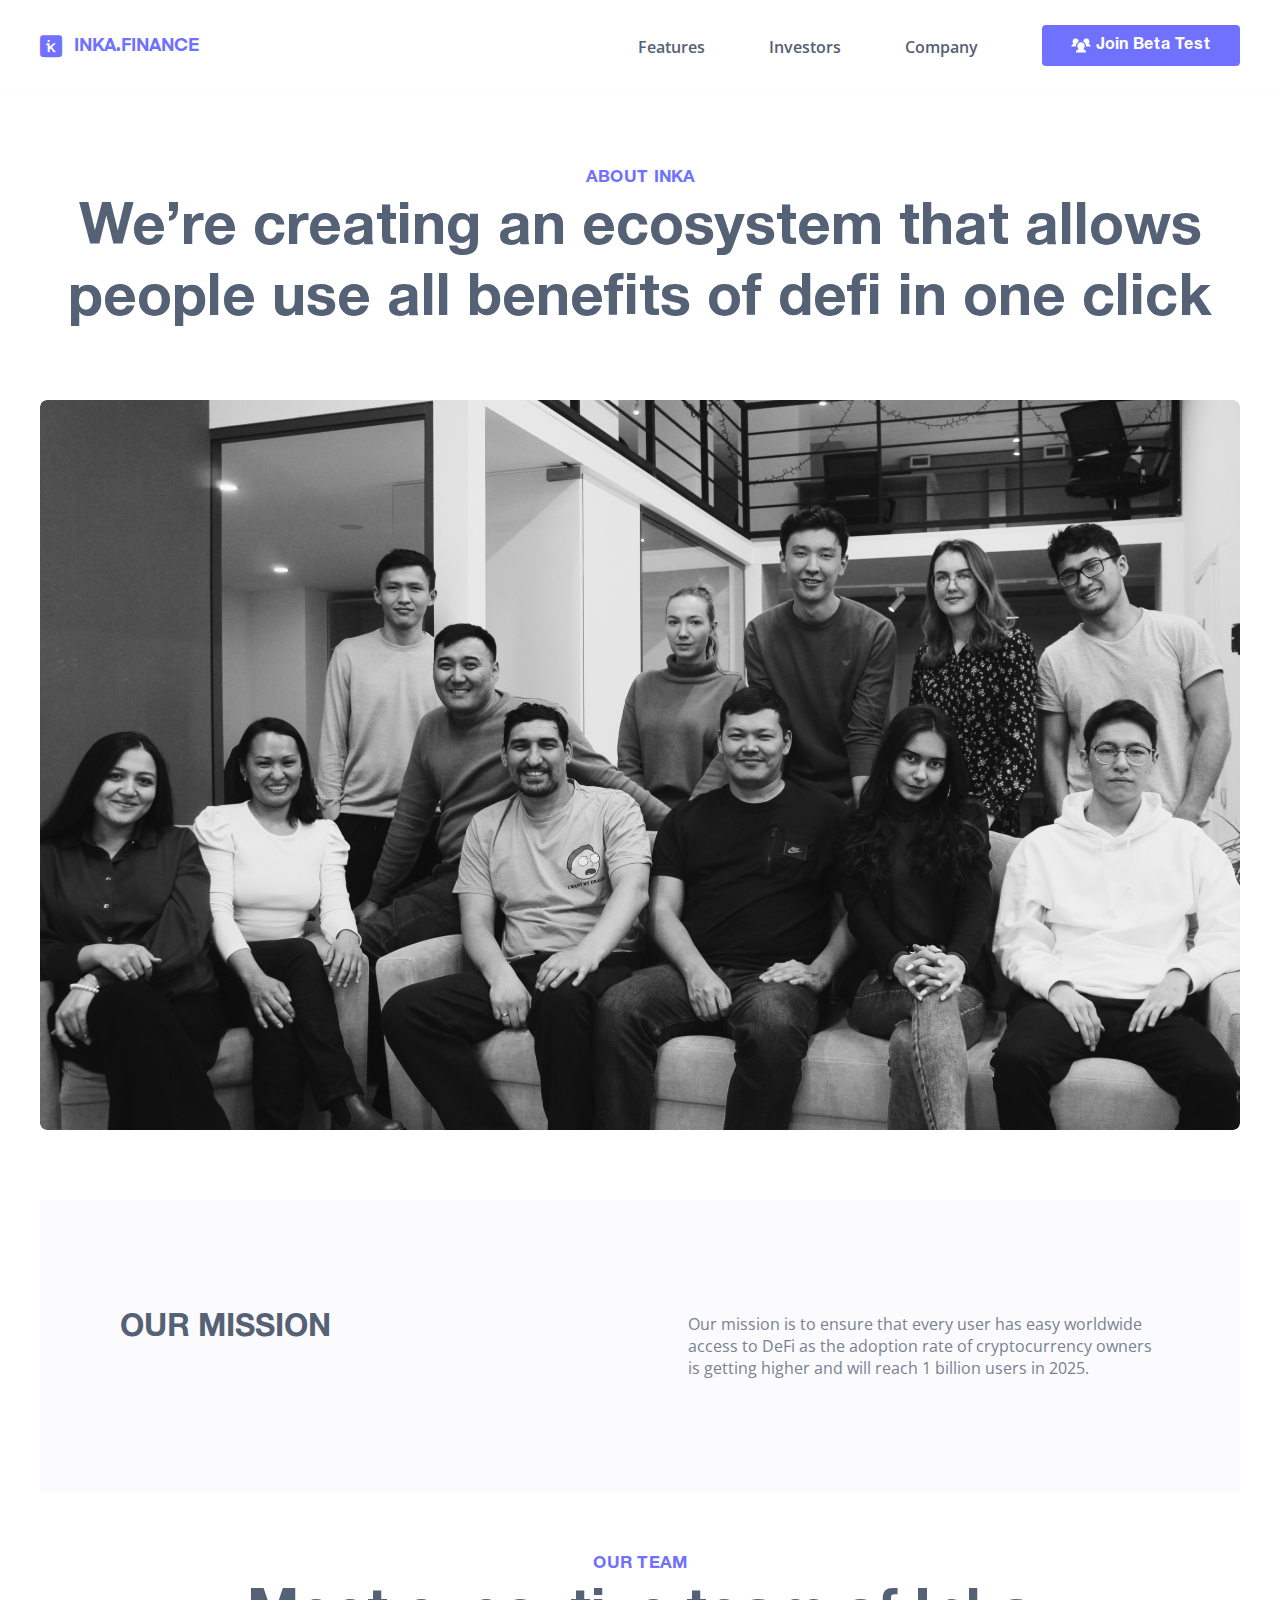
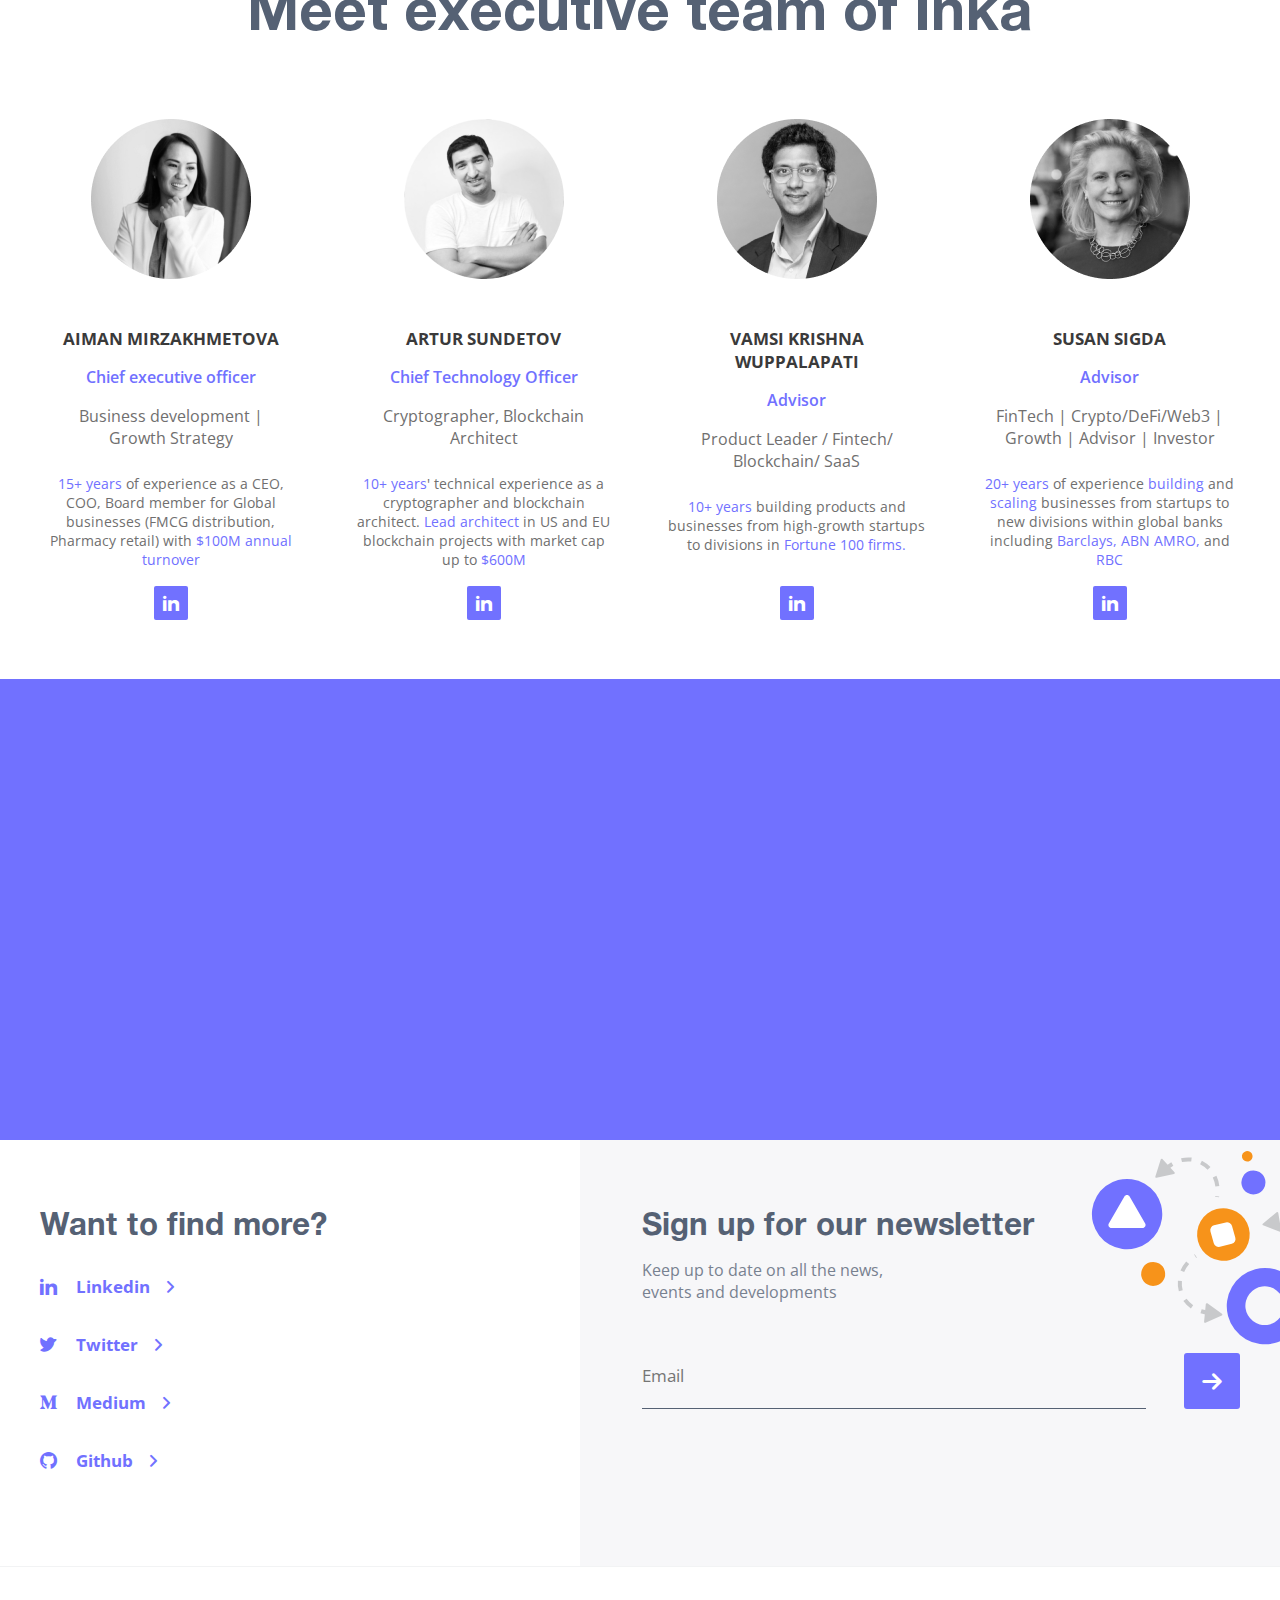
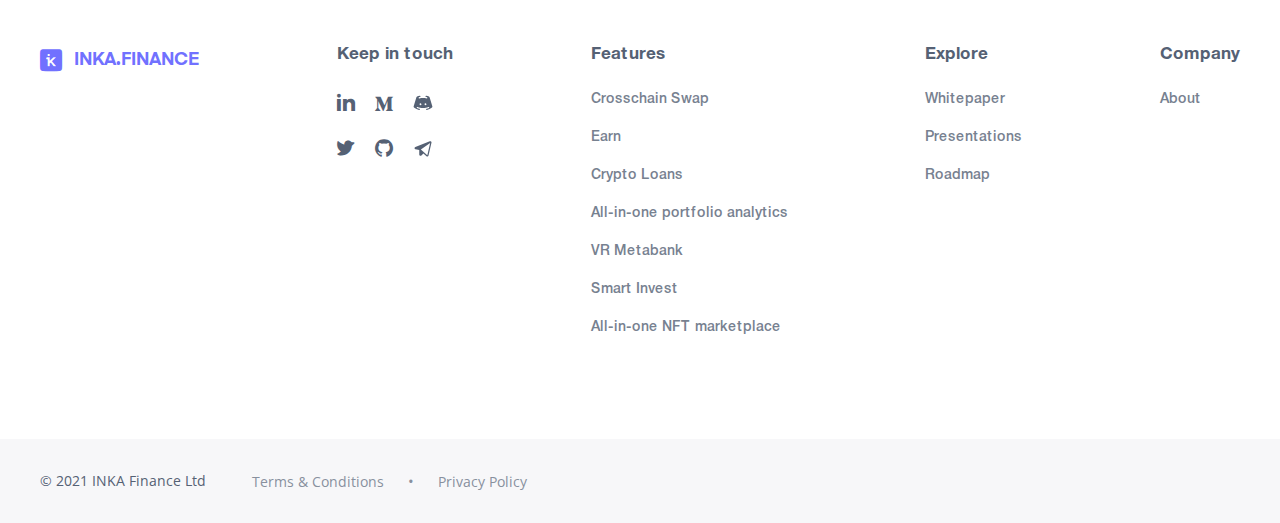
==== commit d05c107d: "12.04.2022" ====
--- a/about-us.html
+++ b/about-us.html
@@ -121,7 +121,7 @@
                                     <h3 class="nav__title nav__title_mb">Investors</h3>
                                     <div class="nav__sub-menu-list">
                                         <li class="nav__list-item item">
-                                            <a href="https://docsend.com/view/747i7c9jv3ng6vki" target="_blank">
+                                            <a href="https://docsend.com/view/jxt4di4kpgn6ugxp" target="_blank">
                                                 <div class="item__image">
                                                     <span class="icon-presentation"></span>
                                                 </div>
@@ -137,8 +137,8 @@
                                                     <span class="icon-paper"></span>
                                                 </div>
                                                 <div class="item__text">
-                                                    <h4 class="item__title">Litepaper</span></h4>
-                                                    <p>Check out litepaper to learn more</p>
+                                                    <h4 class="item__title">Whitepaper</span></h4>
+                                                    <p>Check out whitepaper to learn more</p>
                                                 </div>
                                             </a>
                                         </li>
@@ -182,7 +182,7 @@
                             </ul>
                         </li>
                         <li class="header__button">
-                            <a href="#" class="btn"><img class="icon" src="assets/images/icon-join-white.svg" alt="">Join Beta Test</a>
+                            <a href="https://www.cognitoforms.com/MansurOmar/InkaFinanceClosedBetaTestInstructionsAndroidUsersOnly" class="btn"><img class="icon" src="assets/images/icon-join-white.svg" alt="">Join Beta Test</a>
                         </li>
                     </ul>
                 </nav>
@@ -346,8 +346,8 @@
                      <ul class="footer__list footer__social">
                          <h4 class="footer__title">Keep in touch</h4>
                          <div>
-                            <li class="footer__list-item"><a href="https://www.linkedin.com/company/inka-finance/" class="icon-linkedin" target="_blank"></a><a href="https://inka-finance.medium.com" class="icon-Medium" target="_blank"></a><a href="#" target="_blank"><img src="assets/images/footer/discord.svg" alt="discord"></a></li>
-                            <li class="footer__list-item"><a href="https://twitter.com/inka_finance" class="icon-twitter" target="_blank"></a><a href="https://github.com/Inka-Finance " class="icon-github" target="_blank"></a><a href="#" target="_blank"><img src="assets/images/footer/telegram.svg" alt="telegram"></a></li>
+                            <li class="footer__list-item"><a href="https://www.linkedin.com/company/inka-finance/" class="icon-linkedin" target="_blank"></a><a href="https://inka-finance.medium.com" class="icon-Medium" target="_blank"></a><a href="https://discord.gg/QXjbVTKFzN" target="_blank"><img src="assets/images/footer/discord.svg" alt="discord"></a></li>
+                            <li class="footer__list-item"><a href="https://twitter.com/inka_finance" class="icon-twitter" target="_blank"></a><a href="https://github.com/Inka-Finance " class="icon-github" target="_blank"></a><a href="https://t.me/+5WAqKXGS0tRiYmNi" target="_blank"><img src="assets/images/footer/telegram.svg" alt="telegram"></a></li>
                          </div>
                      </ul>
                      <ul class="footer__list">
@@ -362,8 +362,8 @@
                     </ul>
                      <ul class="footer__list">
                          <h4 class="footer__title">Explore</h4>
-                         <li class="footer__list-item"><a href="https://docsend.com/view/4gwsfbhxuqc28wjc" target="_blank">Litepaper</a></li>
-                         <li class="footer__list-item"><a href="https://docsend.com/view/747i7c9jv3ng6vki" target="_blank">Presentations</a></li>
+                         <li class="footer__list-item"><a href="https://docsend.com/view/4gwsfbhxuqc28wjc" target="_blank">Whitepaper</a></li>
+                         <li class="footer__list-item"><a href="https://docsend.com/view/jxt4di4kpgn6ugxp" target="_blank">Presentations</a></li>
                          <li class="footer__list-item"><a href="index.html#roadmap">Roadmap</a></li>
                      </ul>
                      <ul class="footer__list">
--- a/css/style.css
+++ b/css/style.css
@@ -171,7 +171,7 @@
 }
 
 .header .nav .btn {
-  padding: 10px 33px;
+  padding: 13px 29px;
 }
 
 .header .nav a:hover .nav__title, .header .nav a:hover .item__title {
@@ -1911,6 +1911,7 @@
   top: 0;
   left: 0;
   z-index: -1;
+  margin-left: -10px;
 }
 
 .cta .description {
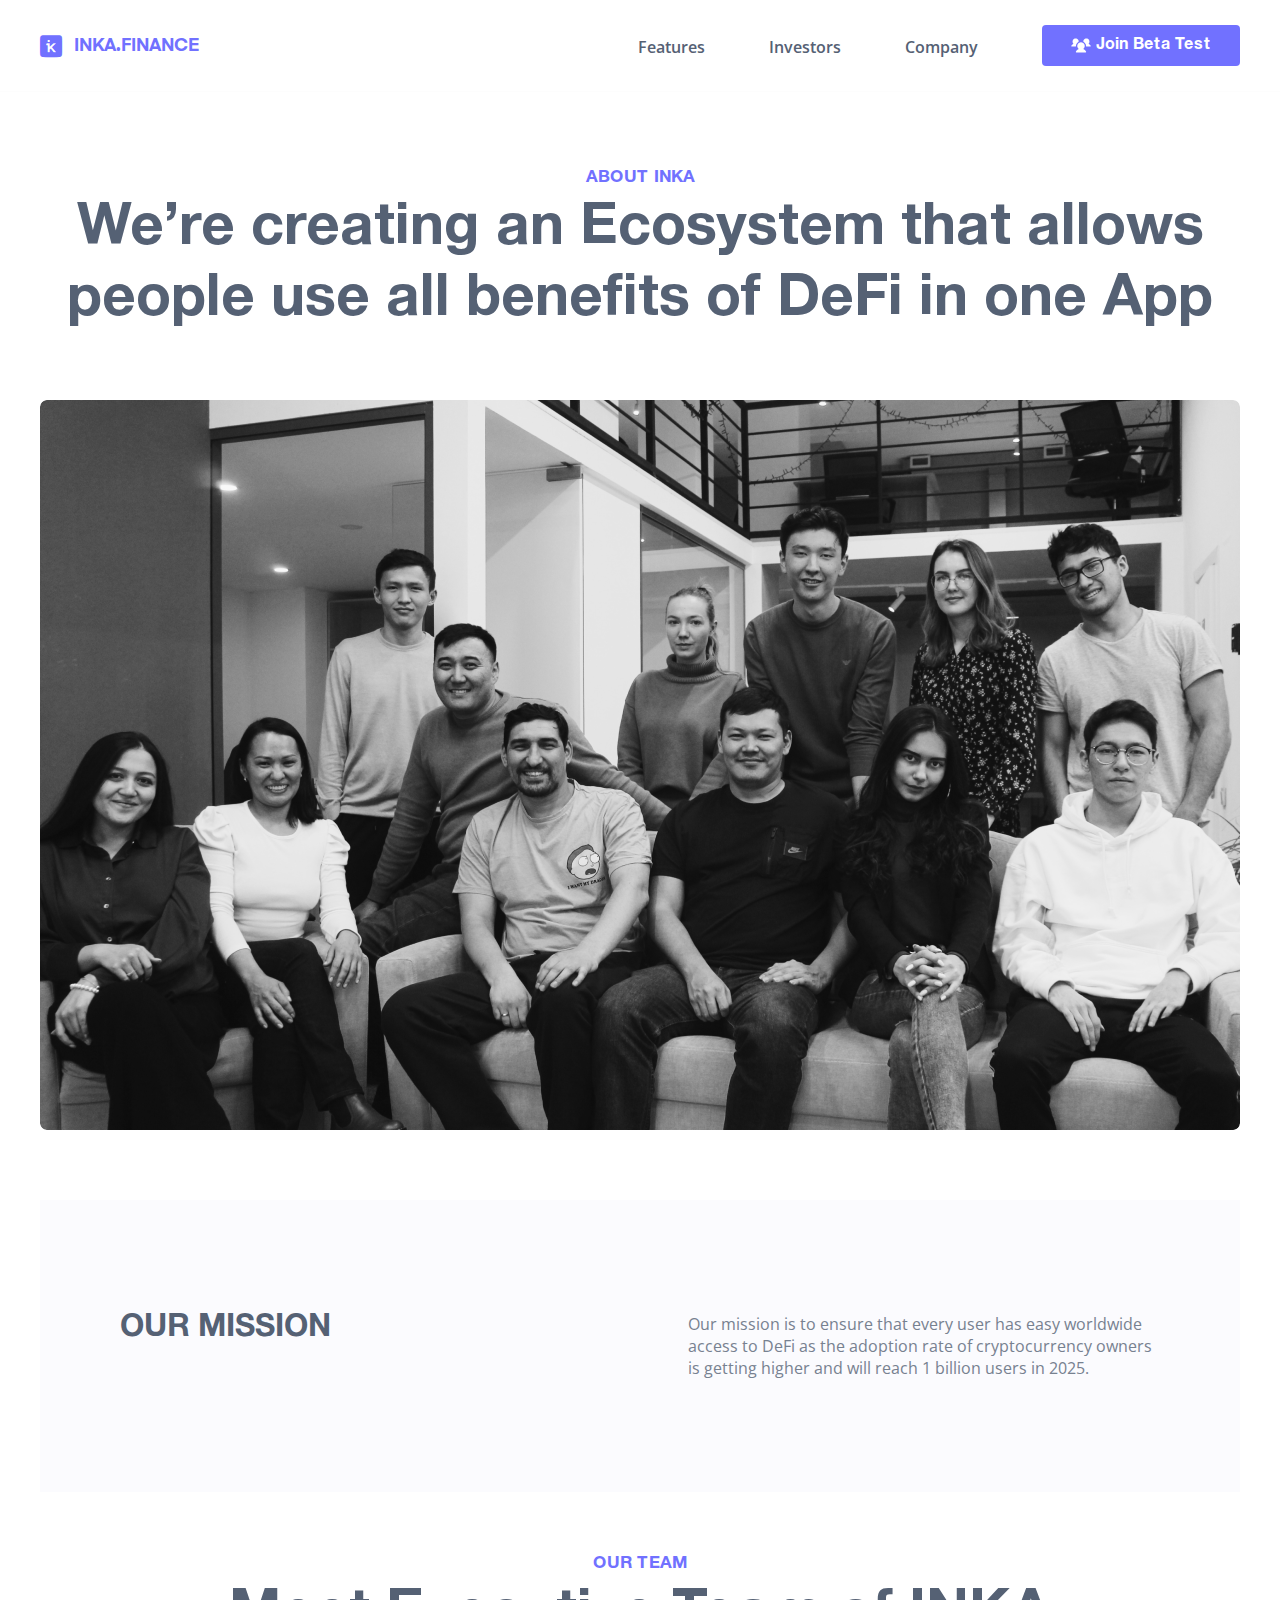
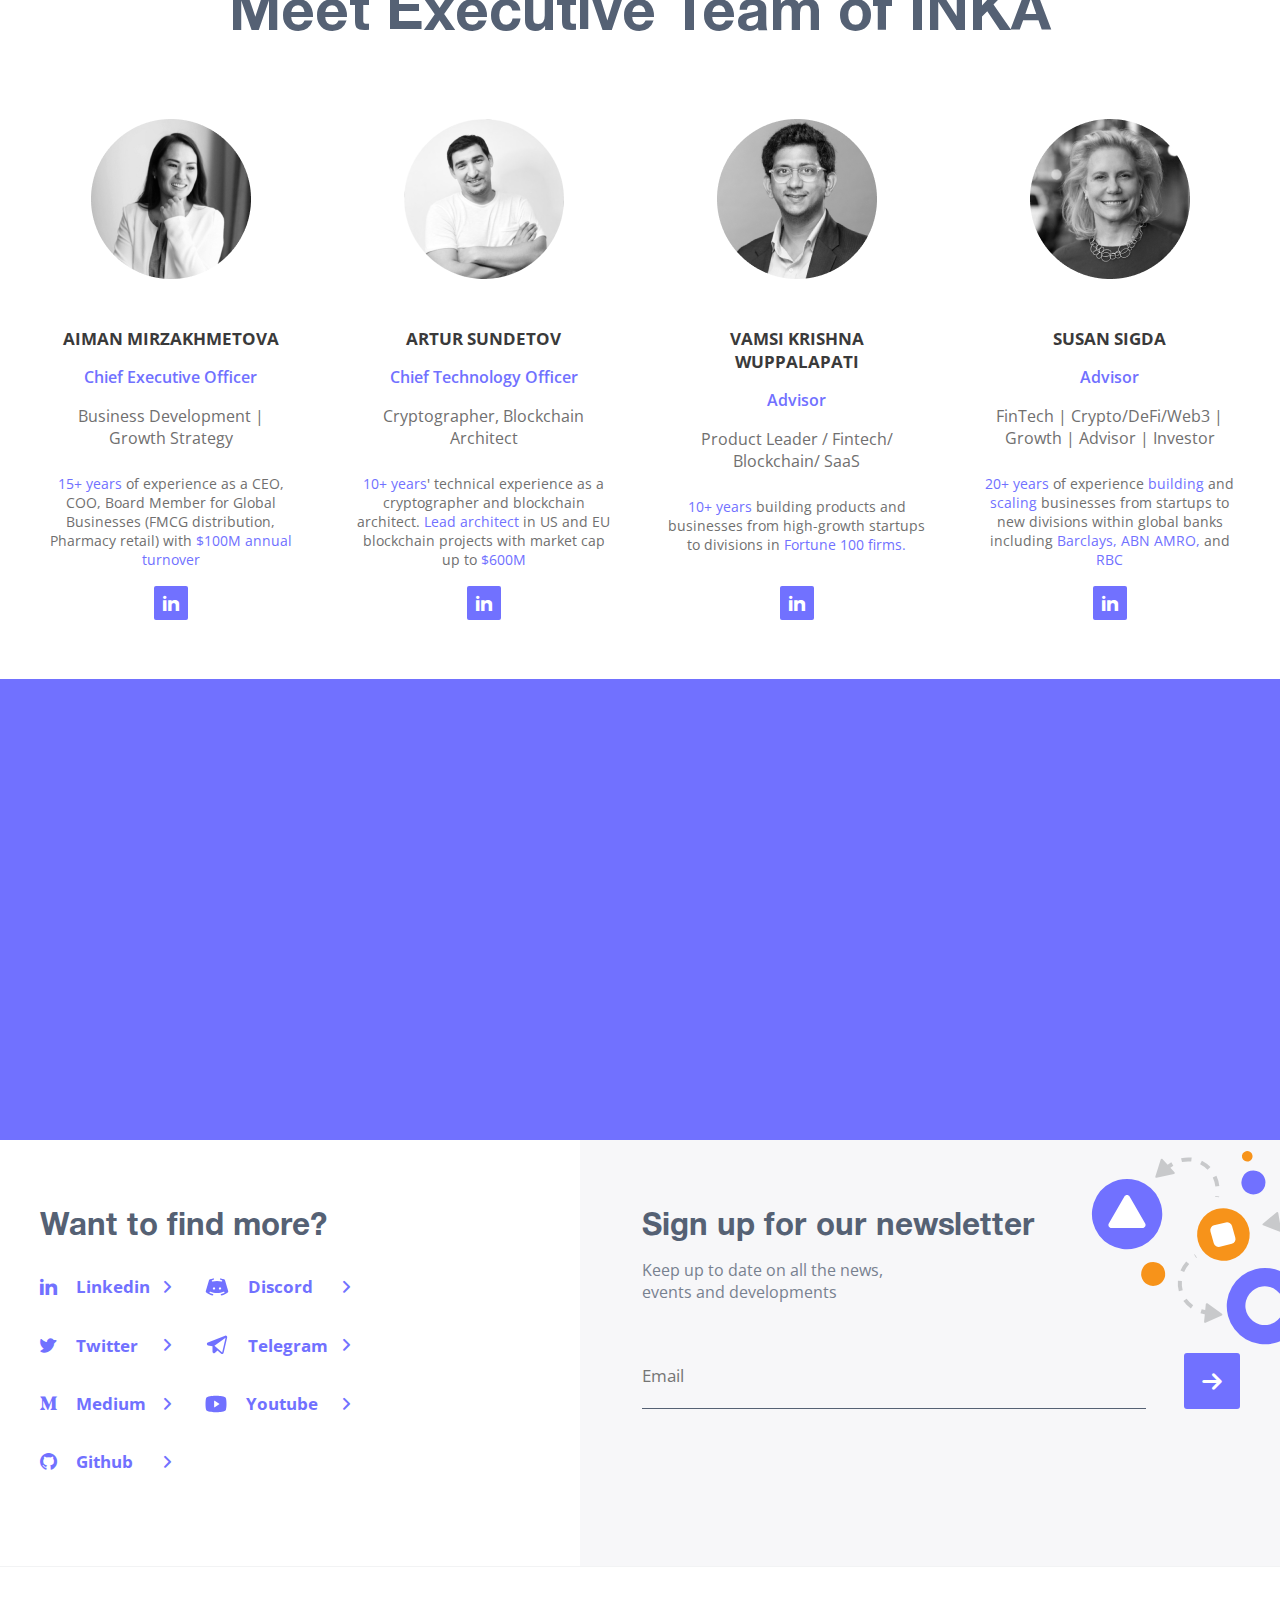
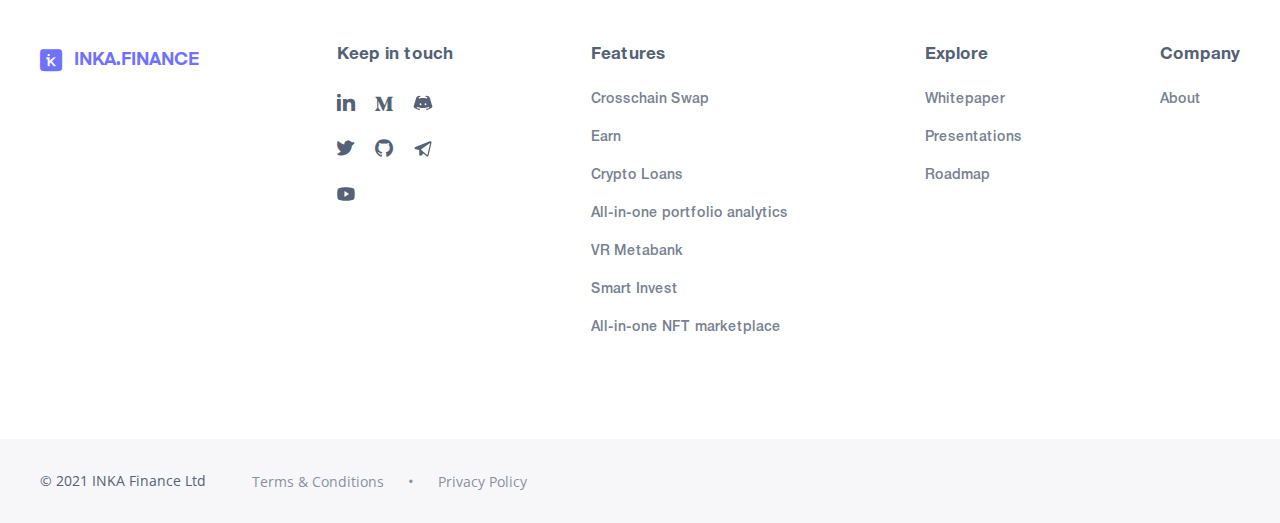
==== commit d4dab9b1: "20.04.2022" ====
--- a/about-us.html
+++ b/about-us.html
@@ -194,7 +194,7 @@
                 <div class="container">
                     <h2 class="suptitle">About inka</h2>
                     <h1 class="title">
-                        We’re creating an ecosystem that allows people use all benefits of defi in one click
+                        We’re creating an Ecosystem that allows people use all benefits of DeFi in one App
                     </h1>
                     <div class="about-us__image">
                         <img src="assets/images/about-us/team.png" alt="team">
@@ -214,7 +214,7 @@
                     <h2 class="suptitle">
                         our team
                     </h2>
-                    <h1 class="title">Meet executive team of Inka</h1>
+                    <h1 class="title">Meet Executive Team of INKA</h1>
 
                     <div class="our-team__items">
                         <div class="our-team__item item">
@@ -222,11 +222,11 @@
                                 <img src="assets/images/about-us/1.png" alt="1">
                             </div>
                             <h3 class="item__title">Aiman Mirzakhmetova</h3>
-                            <h4 class="item__role">Chief executive officer</h4>
-                            <p class="item__description">Business development | <br> Growth Strategy
+                            <h4 class="item__role">Chief Executive Officer</h4>
+                            <p class="item__description">Business Development | <br> Growth Strategy
 
                             </p>
-                            <p class="item__exp"><span>15+ years</span> of experience as a CEO, COO, Board member for Global businesses (FMCG distribution, Pharmacy retail) with <span>$100M annual turnover </span>
+                            <p class="item__exp"><span>15+ years</span> of experience as a CEO, COO, Board Member for Global Businesses (FMCG distribution, Pharmacy retail) with <span>$100M annual turnover </span>
 
                             </p>
                             <a href="https://www.linkedin.com/in/aiman-mirzakhmetova/" target="_blank" class="item__social">
@@ -313,9 +313,12 @@
                         <h2 class="title2">Want to find more?</h2>
                         <ul class="cta__list">
                             <li class="cta__list-item"><a href="https://www.linkedin.com/company/inka-finance" target="_blank"><span class="icon-linkedin"></span> Linkedin</a></li>
-                            <li class="cta__list-item"><a href="https://twitter.com/inka_finance" ><span class="icon-twitter"></span>Twitter</a></li>
-                            <li class="cta__list-item"><a href="https://inka-finance.medium.com" ><span class="icon-Medium"></span> Medium</a></li>
-                            <li class="cta__list-item"><a href="https://github.com/Inka-Finance" ><span class="icon-github"></span>Github</a></li>
+                           <li class="cta__list-item"><a href="https://twitter.com/inka_finance" ><span class="icon-twitter"></span>Twitter</a></li>
+                           <li class="cta__list-item"><a href="https://inka-finance.medium.com" ><span class="icon-Medium"></span> Medium</a></li>
+                           <li class="cta__list-item"><a href="https://github.com/Inka-Finance" ><span class="icon-github"></span>Github</a></li>
+                           <li class="cta__list-item"><a href="https://discord.gg/QXjbVTKFzN" ><img src="assets/images/footer/discord-big.svg" alt="discord"></span>Discord</a></li>
+                           <li class="cta__list-item"><a href="https://t.me/inka_finance" ><img src="assets/images/footer/telegram-big.svg" alt="telegram">Telegram</a></li>
+                           <li class="cta__list-item"><a href="https://www.youtube.com/channel/UC6ztsyShFQKXZDuQNFG_p-Q/videos" ><img src="assets/images/footer/youtube-big.svg" alt="youtube">Youtube</a></li>
                         </ul>
                     </div>
                     <div class="cta__sign-up">
@@ -347,7 +350,8 @@
                          <h4 class="footer__title">Keep in touch</h4>
                          <div>
                             <li class="footer__list-item"><a href="https://www.linkedin.com/company/inka-finance/" class="icon-linkedin" target="_blank"></a><a href="https://inka-finance.medium.com" class="icon-Medium" target="_blank"></a><a href="https://discord.gg/QXjbVTKFzN" target="_blank"><img src="assets/images/footer/discord.svg" alt="discord"></a></li>
-                            <li class="footer__list-item"><a href="https://twitter.com/inka_finance" class="icon-twitter" target="_blank"></a><a href="https://github.com/Inka-Finance " class="icon-github" target="_blank"></a><a href="https://t.me/+5WAqKXGS0tRiYmNi" target="_blank"><img src="assets/images/footer/telegram.svg" alt="telegram"></a></li>
+                        <li class="footer__list-item"><a href="https://twitter.com/inka_finance" class="icon-twitter" target="_blank"></a><a href="https://github.com/Inka-Finance " class="icon-github" target="_blank"></a><a href="https://t.me/+5WAqKXGS0tRiYmNi" target="_blank"><img src="assets/images/footer/telegram.svg" alt="telegram"></a></li>
+                        <li class="footer__list-item"><a href="https://t.me/+5WAqKXGS0tRiYmNi" target="_blank"><img src="assets/images/footer/youtube.svg" alt="youtube"></a></li>
                          </div>
                      </ul>
                      <ul class="footer__list">
--- a/css/style.css
+++ b/css/style.css
@@ -276,6 +276,53 @@
   color: #7171FF;
   font-family: icomoon;
   font-size: 12px;
+}
+
+.header .nav__sub-menu_features {
+  right: 0;
+  -webkit-transform: translateX(50%);
+          transform: translateX(50%);
+}
+
+.header .nav__sub-menu_features .nav__sub-menu-body {
+  max-width: 1151px;
+}
+
+.header .nav__sub-menu_features .nav__sub-menu-container {
+  display: -webkit-box;
+  display: -ms-flexbox;
+  display: flex;
+}
+
+.header .nav__sub-menu_features .video {
+  margin-top: -46px;
+}
+
+.header .nav__sub-menu_features .video__title {
+  color: #556174;
+  font-family: 'Open Sans';
+  font-style: normal;
+  font-weight: 700;
+  font-size: 14px;
+  margin-bottom: 18px;
+}
+
+.header .nav__sub-menu_features .video__container {
+  width: 391px;
+  height: 221px;
+  position: relative;
+  overflow: hidden;
+  border-radius: 10px;
+}
+
+.header .nav__sub-menu_features .video__container iframe {
+  position: absolute;
+  -o-object-fit: cover;
+     object-fit: cover;
+}
+
+.header .nav__sub-menu_features .video__container iframe .ytp-chrome-top {
+  opacity: 0 !important;
 }
 
 .header .nav__sub-menu_investors {
@@ -543,6 +590,22 @@
             box-shadow: none;
     background: #FBFBFE;
   }
+  .nav_active .nav__has-child .nav__sub-menu_features {
+    -webkit-transform: translate(0);
+            transform: translate(0);
+  }
+  .nav_active .nav__has-child .nav__sub-menu_features .video {
+    margin-top: 20px;
+  }
+  .nav_active .nav__has-child .nav__sub-menu-container {
+    display: -webkit-box;
+    display: -ms-flexbox;
+    display: flex;
+    -webkit-box-orient: vertical;
+    -webkit-box-direction: normal;
+        -ms-flex-direction: column;
+            flex-direction: column;
+  }
   .nav_active .nav__has-child .nav__sub-menu .nav__sub-menu-body {
     padding: 32px 20px;
     -webkit-box-shadow: none;
@@ -670,6 +733,12 @@
         }
     }
 }*/
+@media screen and (max-width: 422px) {
+  .header .nav__sub-menu_features .video__container {
+    width: 100%;
+  }
+}
+
 @media screen and (max-width: 600px) {
   .title {
     font-size: 33.2px;
@@ -1858,6 +1927,17 @@
   margin-bottom: 32px;
 }
 
+.cta__list {
+  display: -ms-grid;
+  display: grid;
+  grid-auto-flow: column;
+  -ms-grid-columns: 131px 145px;
+      grid-template-columns: 131px 145px;
+  -ms-grid-rows: auto auto auto auto;
+  grid-template-rows: auto auto auto auto;
+  grid-column-gap: 34px;
+}
+
 .cta .cta__list-item {
   margin-bottom: 35px;
   display: -webkit-box;
@@ -1873,7 +1953,7 @@
   font-family: icomoon;
   color: #7171FF;
   font-size: 12px;
-  margin-left: 17px;
+  margin-left: auto;
 }
 
 .cta .cta__list a {
@@ -1887,6 +1967,10 @@
   -webkit-box-align: center;
       -ms-flex-align: center;
           align-items: center;
+}
+
+.cta .cta__list a img {
+  margin-right: 19px;
 }
 
 .cta .cta__list a span {
